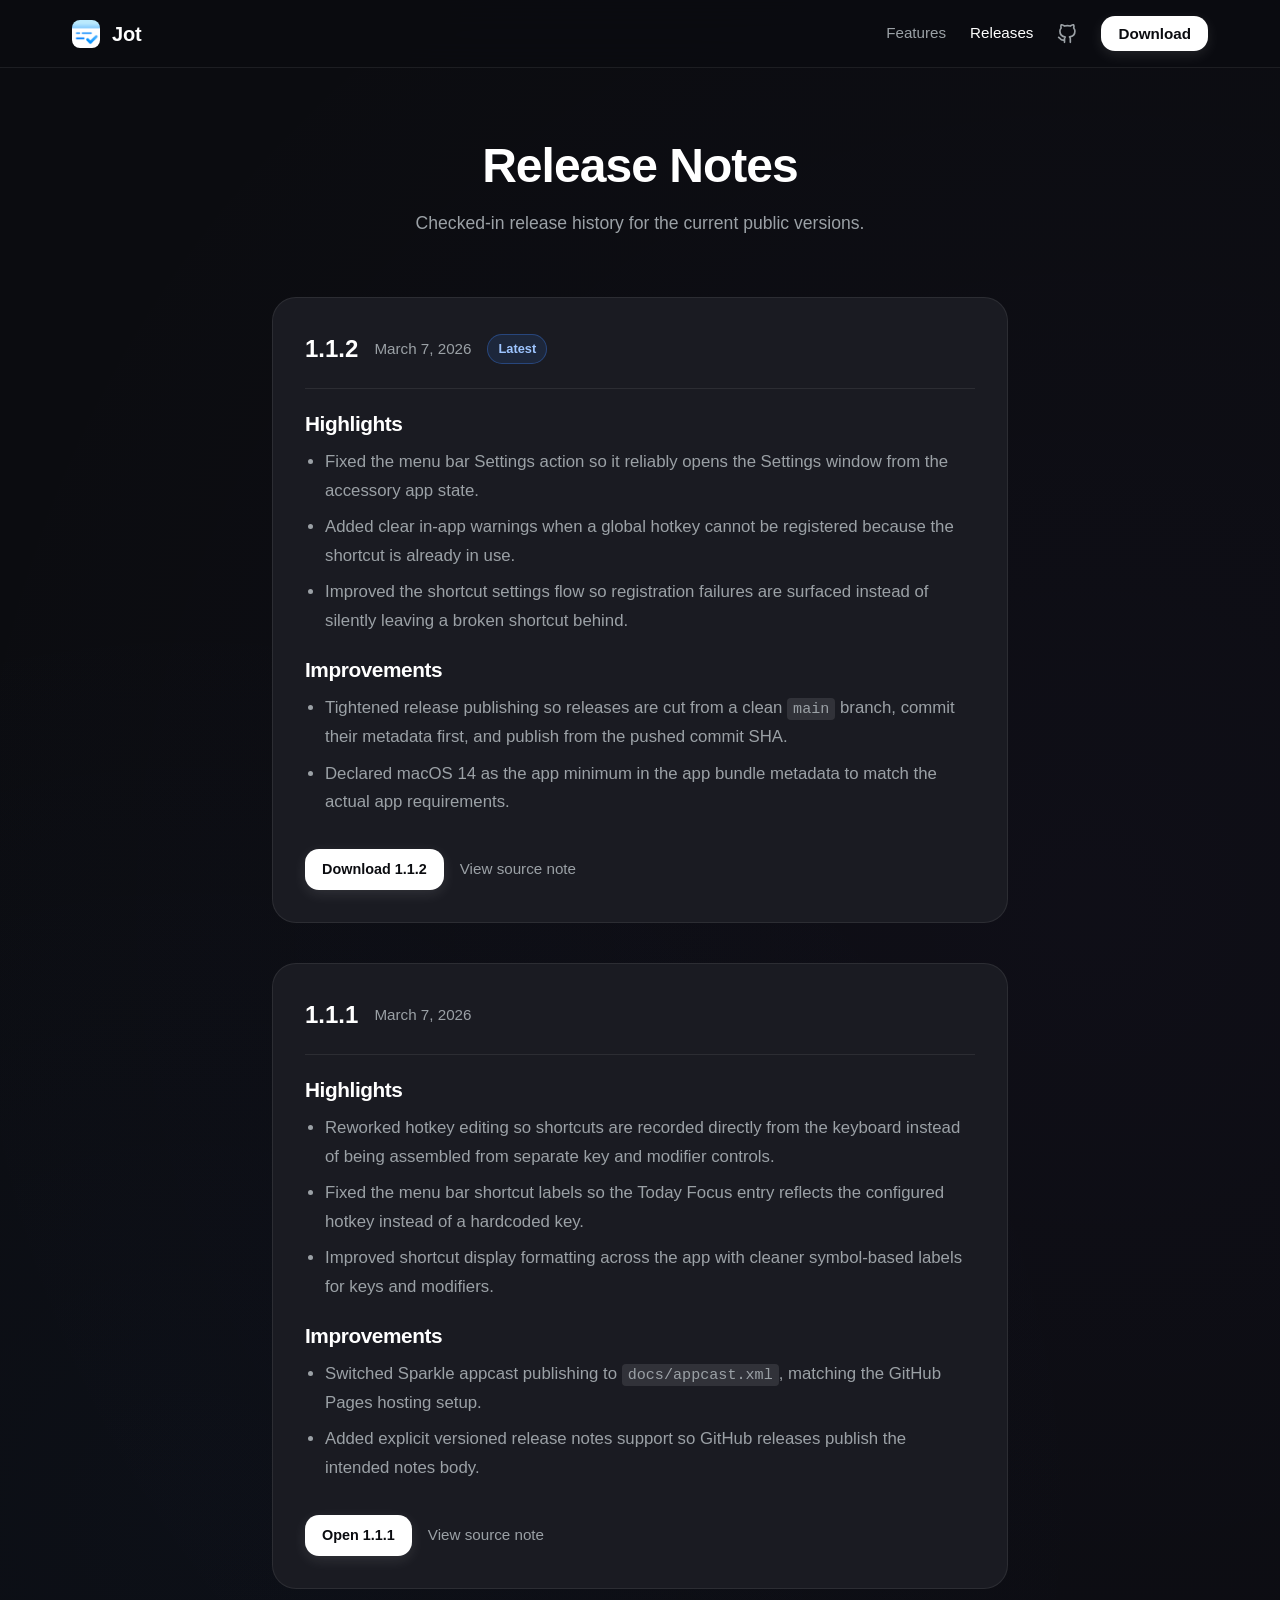
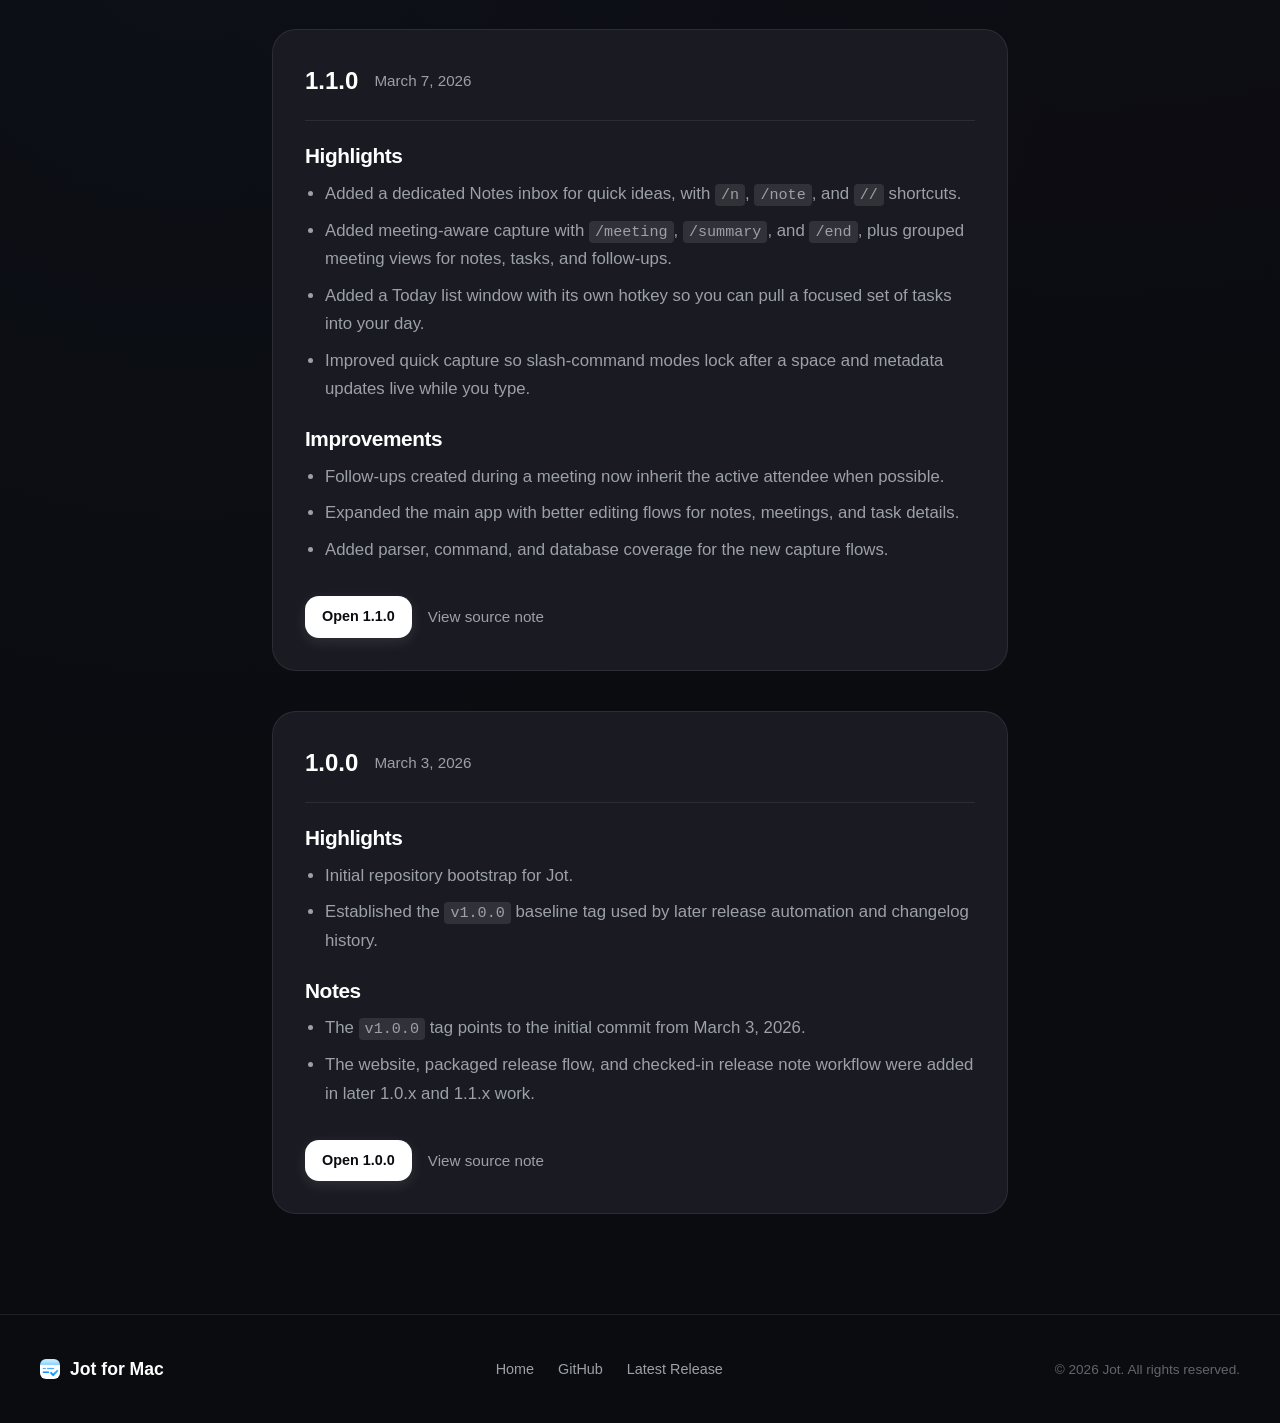
==== docs/releases.html @ 767c65f6 "Fix capture command execution and queue chip state - Execute slash commands only after a trailing sp" ====
<!DOCTYPE html>
<html lang="en">
<head>
    <meta charset="UTF-8">
    <meta name="viewport" content="width=device-width, initial-scale=1.0">
    <title>Jot - Releases</title>
    <meta name="description" content="Release notes and downloads for Jot, the macOS menu bar app for tasks, follow-ups, notes, and meetings.">
    <link rel="stylesheet" href="style.css">
    <link rel="icon" type="image/png" href="assets/app-icon.png">
</head>
<body>
    <nav class="navbar">
        <div class="nav-content">
            <a href="index.html" class="brand" aria-label="Jot home">
                <div class="logo-icon"></div>
                <span class="brand-name">Jot</span>
            </a>
            <div class="nav-links">
                <a href="index.html#features">Features</a>
                <a href="releases.html" class="secondary-link" style="color: var(--text-primary);">Releases</a>
                <a href="https://github.com/IttsKK/jot" target="_blank" rel="noopener noreferrer" class="github-link" title="View on GitHub">
                    <svg width="20" height="20" viewBox="0 0 24 24" fill="none" stroke="currentColor" stroke-width="2" stroke-linecap="round" stroke-linejoin="round">
                        <path d="M9 19c-5 1.5-5-2.5-7-3m14 6v-3.87a3.37 3.37 0 0 0-.94-2.61c3.14-.35 6.44-1.54 6.44-7A5.44 5.44 0 0 0 20 4.77 5.07 5.07 0 0 0 19.91 1S18.73.65 16 2.48a13.38 13.38 0 0 0-7 0C6.27.65 5.09 1 5.09 1A5.07 5.07 0 0 0 5 4.77a5.44 5.44 0 0 0-1.5 3.78c0 5.42 3.3 6.61 6.44 7A3.37 3.37 0 0 0 9 18.13V22"></path>
                    </svg>
                </a>
                <button class="btn btn-primary btn-small" onclick="triggerNavDownload(this)">Download</button>
            </div>
        </div>
    </nav>

    <main class="releases-page">
        <section class="releases-header reveal">
            <h1>Release Notes</h1>
            <p>Checked-in release history for the current public versions.</p>
        </section>

        <section class="releases-list">
            <article class="release-card reveal">
                <div class="release-meta">
                    <span class="release-version">1.1.2</span>
                    <span class="release-date">March 7, 2026</span>
                    <span class="release-pill">Latest</span>
                </div>
                <div class="release-content">
                    <div class="release-body">
                        <h2>Highlights</h2>
                        <ul>
                            <li>Fixed the menu bar Settings action so it reliably opens the Settings window from the accessory app state.</li>
                            <li>Added clear in-app warnings when a global hotkey cannot be registered because the shortcut is already in use.</li>
                            <li>Improved the shortcut settings flow so registration failures are surfaced instead of silently leaving a broken shortcut behind.</li>
                        </ul>
                        <h2>Improvements</h2>
                        <ul>
                            <li>Tightened release publishing so releases are cut from a clean <code>main</code> branch, commit their metadata first, and publish from the pushed commit SHA.</li>
                            <li>Declared macOS 14 as the app minimum in the app bundle metadata to match the actual app requirements.</li>
                        </ul>
                    </div>
                    <div class="release-actions">
                        <a href="https://github.com/IttsKK/jot/releases/tag/v1.1.2" class="btn btn-primary btn-small">Download 1.1.2</a>
                        <a href="https://github.com/IttsKK/jot/blob/main/release-notes/1.1.2.md" class="release-link" target="_blank" rel="noopener noreferrer">View source note</a>
                    </div>
                </div>
            </article>

            <article class="release-card reveal delay-1">
                <div class="release-meta">
                    <span class="release-version">1.1.1</span>
                    <span class="release-date">March 7, 2026</span>
                </div>
                <div class="release-content">
                    <div class="release-body">
                        <h2>Highlights</h2>
                        <ul>
                            <li>Reworked hotkey editing so shortcuts are recorded directly from the keyboard instead of being assembled from separate key and modifier controls.</li>
                            <li>Fixed the menu bar shortcut labels so the Today Focus entry reflects the configured hotkey instead of a hardcoded key.</li>
                            <li>Improved shortcut display formatting across the app with cleaner symbol-based labels for keys and modifiers.</li>
                        </ul>
                        <h2>Improvements</h2>
                        <ul>
                            <li>Switched Sparkle appcast publishing to <code>docs/appcast.xml</code>, matching the GitHub Pages hosting setup.</li>
                            <li>Added explicit versioned release notes support so GitHub releases publish the intended notes body.</li>
                        </ul>
                    </div>
                    <div class="release-actions">
                        <a href="https://github.com/IttsKK/jot/releases/tag/v1.1.1" class="btn btn-primary btn-small">Open 1.1.1</a>
                        <a href="https://github.com/IttsKK/jot/blob/main/release-notes/1.1.1.md" class="release-link" target="_blank" rel="noopener noreferrer">View source note</a>
                    </div>
                </div>
            </article>

            <article class="release-card reveal delay-2">
                <div class="release-meta">
                    <span class="release-version">1.1.0</span>
                    <span class="release-date">March 7, 2026</span>
                </div>
                <div class="release-content">
                    <div class="release-body">
                        <h2>Highlights</h2>
                        <ul>
                            <li>Added a dedicated Notes inbox for quick ideas, with <code>/n</code>, <code>/note</code>, and <code>//</code> shortcuts.</li>
                            <li>Added meeting-aware capture with <code>/meeting</code>, <code>/summary</code>, and <code>/end</code>, plus grouped meeting views for notes, tasks, and follow-ups.</li>
                            <li>Added a Today list window with its own hotkey so you can pull a focused set of tasks into your day.</li>
                            <li>Improved quick capture so slash-command modes lock after a space and metadata updates live while you type.</li>
                        </ul>
                        <h2>Improvements</h2>
                        <ul>
                            <li>Follow-ups created during a meeting now inherit the active attendee when possible.</li>
                            <li>Expanded the main app with better editing flows for notes, meetings, and task details.</li>
                            <li>Added parser, command, and database coverage for the new capture flows.</li>
                        </ul>
                    </div>
                    <div class="release-actions">
                        <a href="https://github.com/IttsKK/jot/releases/tag/v1.1.0" class="btn btn-primary btn-small">Open 1.1.0</a>
                        <a href="https://github.com/IttsKK/jot/blob/main/release-notes/1.1.0.md" class="release-link" target="_blank" rel="noopener noreferrer">View source note</a>
                    </div>
                </div>
            </article>

            <article class="release-card reveal delay-3">
                <div class="release-meta">
                    <span class="release-version">1.0.0</span>
                    <span class="release-date">March 3, 2026</span>
                </div>
                <div class="release-content">
                    <div class="release-body">
                        <h2>Highlights</h2>
                        <ul>
                            <li>Initial repository bootstrap for Jot.</li>
                            <li>Established the <code>v1.0.0</code> baseline tag used by later release automation and changelog history.</li>
                        </ul>
                        <h2>Notes</h2>
                        <ul>
                            <li>The <code>v1.0.0</code> tag points to the initial commit from March 3, 2026.</li>
                            <li>The website, packaged release flow, and checked-in release note workflow were added in later 1.0.x and 1.1.x work.</li>
                        </ul>
                    </div>
                    <div class="release-actions">
                        <a href="https://github.com/IttsKK/jot/releases/tag/v1.0.0" class="btn btn-primary btn-small">Open 1.0.0</a>
                        <a href="https://github.com/IttsKK/jot/blob/main/release-notes/1.0.0.md" class="release-link" target="_blank" rel="noopener noreferrer">View source note</a>
                    </div>
                </div>
            </article>
        </section>
    </main>

    <footer>
        <div class="footer-content">
            <div class="footer-brand">
                <div class="logo-icon small"></div>
                <span>Jot for Mac</span>
            </div>
            <div class="footer-links">
                <a href="index.html">Home</a>
                <a href="https://github.com/IttsKK/jot" target="_blank" rel="noopener noreferrer">GitHub</a>
                <a href="https://github.com/IttsKK/jot/releases/latest" target="_blank" rel="noopener noreferrer">Latest Release</a>
            </div>
            <div class="footer-copyright">
                &copy; <script>document.write(new Date().getFullYear())</script> Jot. All rights reserved.
            </div>
        </div>
    </footer>

    <style>
        @keyframes spin { to { transform: rotate(360deg); } }
        button.btn { font-family: inherit; font-size: inherit; cursor: pointer; }
        button.btn:disabled { opacity: 0.7; cursor: not-allowed; }
    </style>
    <script>
        async function triggerNavDownload(btn) {
            const original = btn.innerHTML;
            btn.disabled = true;
            btn.textContent = '…';
            try {
                const res = await fetch('https://api.github.com/repos/IttsKK/jot/releases/latest');
                const release = await res.json();
                const dmg = release.assets.find(a => a.name.endsWith('.dmg'));
                const url = dmg ? dmg.browser_download_url : release.html_url;
                const link = document.createElement('a');
                link.href = url;
                document.body.appendChild(link);
                link.click();
                document.body.removeChild(link);
                btn.textContent = 'Downloading…';
                setTimeout(() => { btn.disabled = false; btn.innerHTML = original; }, 3000);
            } catch {
                btn.disabled = false;
                btn.innerHTML = original;
                window.open('https://github.com/IttsKK/jot/releases/latest', '_blank');
            }
        }

        document.addEventListener('DOMContentLoaded', async () => {
            const observer = new IntersectionObserver((entries, obs) => {
                entries.forEach(entry => {
                    if (entry.isIntersecting) {
                        entry.target.classList.add('active');
                        obs.unobserve(entry.target);
                    }
                });
            }, { rootMargin: '0px', threshold: 0.1 });

            document.querySelectorAll('.reveal').forEach((el) => {
                observer.observe(el);
            });
        });
    </script>
</body>
</html>
---- docs/style.css ----
/* style.css */

:root {
  --bg-color: #0b0c10;
  --surface-color: #1a1b22;
  --surface-color-light: #242631;
  --text-primary: #ffffff;
  --text-secondary: #9ba1a6;
  --border-color: rgba(255, 255, 255, 0.08);
  --accent-color: #3b82f6;
  --accent-glow: rgba(59, 130, 246, 0.5);
  
  --font-sans: -apple-system, BlinkMacSystemFont, "SF Pro Text", "Segoe UI", Roboto, Helvetica, Arial, sans-serif, "Apple Color Emoji", "Segoe UI Emoji", "Segoe UI Symbol";
  --font-display: -apple-system, BlinkMacSystemFont, "SF Pro Display", "Segoe UI", Roboto, Helvetica, Arial, sans-serif;
  
  --radius-sm: 8px;
  --radius-md: 14px;
  --radius-lg: 24px;
  --radius-xl: 32px;
}

*, *::before, *::after {
  margin: 0;
  padding: 0;
  box-sizing: border-box;
}

html {
  scroll-behavior: smooth;
}

body {
  font-family: var(--font-sans);
  background-color: var(--bg-color);
  color: var(--text-primary);
  line-height: 1.6;
  -webkit-font-smoothing: antialiased;
  -moz-osx-font-smoothing: grayscale;
  overflow-x: hidden;
  background-image: 
    radial-gradient(circle at 15% 50%, rgba(59, 130, 246, 0.03) 0%, transparent 50%),
    radial-gradient(circle at 85% 30%, rgba(139, 92, 246, 0.03) 0%, transparent 50%);
}

h1, h2, h3, h4 {
  font-family: var(--font-display);
  font-weight: 700;
  letter-spacing: -0.02em;
  line-height: 1.1;
}

a {
  text-decoration: none;
  color: inherit;
  transition: all 0.2s ease;
}

/* Navbar */
.navbar {
  position: fixed;
  top: 0;
  width: 100%;
  z-index: 100;
  background: rgba(11, 12, 16, 0.7);
  backdrop-filter: blur(20px);
  -webkit-backdrop-filter: blur(20px);
  border-bottom: 1px solid var(--border-color);
}

.nav-content {
  max-width: 1200px;
  margin: 0 auto;
  padding: 1rem 2rem;
  display: flex;
  justify-content: space-between;
  align-items: center;
}

.brand {
  display: flex;
  align-items: center;
  gap: 12px;
  font-weight: 700;
  font-size: 1.25rem;
  letter-spacing: -0.01em;
  color: var(--text-primary);
}

.brand:hover {
  opacity: 0.92;
}

.logo-icon {
  width: 28px;
  height: 28px;
  background: linear-gradient(135deg, #60a5fa, #3b82f6);
  border-radius: 8px;
  box-shadow: 0 4px 12px rgba(59, 130, 246, 0.3);
}

.nav-links {
  display: flex;
  align-items: center;
  gap: 24px;
  font-size: 0.95rem;
  font-weight: 500;
}

.nav-links a:not(.btn) {
  color: var(--text-secondary);
}

.nav-links a:not(.btn):hover {
  color: var(--text-primary);
}

.github-link {
  display: flex;
  align-items: center;
  justify-content: center;
  color: var(--text-secondary);
  transition: color 0.2s ease, transform 0.2s ease;
}

.github-link:hover {
  color: var(--text-primary);
  transform: translateY(-1px);
}

/* Buttons */
.btn {
  display: inline-flex;
  align-items: center;
  justify-content: center;
  gap: 8px;
  border-radius: var(--radius-md);
  font-weight: 600;
  transition: all 0.3s cubic-bezier(0.25, 0.8, 0.25, 1);
  cursor: pointer;
  border: 1px solid transparent;
}

.btn-primary {
  background: var(--text-primary);
  color: var(--bg-color);
  box-shadow: 0 4px 14px rgba(255, 255, 255, 0.1);
}

.btn-primary:hover {
  transform: translateY(-2px);
  box-shadow: 0 6px 20px rgba(255, 255, 255, 0.15);
  background: #f0f0f0;
}

.btn-small {
  padding: 8px 16px;
  font-size: 0.9rem;
}

.btn-large {
  padding: 14px 28px;
  font-size: 1.05rem;
  border-radius: var(--radius-md);
}

/* Hero Section */
.hero {
  padding: 180px 2rem 100px;
  max-width: 1200px;
  margin: 0 auto;
  text-align: center;
  position: relative;
}

.badge {
  display: inline-block;
  padding: 6px 14px;
  background: rgba(255, 255, 255, 0.05);
  border: 1px solid var(--border-color);
  border-radius: 20px;
  font-size: 0.85rem;
  font-weight: 500;
  color: var(--text-secondary);
  margin-bottom: 24px;
  box-shadow: 0 2px 10px rgba(0,0,0,0.1);
}

.hero-title {
  font-size: clamp(3rem, 6vw, 5rem);
  margin-bottom: 24px;
  background: linear-gradient(180deg, #FFFFFF 0%, #A1A1AA 100%);
  -webkit-background-clip: text;
  -webkit-text-fill-color: transparent;
  background-clip: text;
}

.hero-subtitle {
  font-size: clamp(1.1rem, 2vw, 1.3rem);
  color: var(--text-secondary);
  max-width: 600px;
  margin: 0 auto 40px;
}

.hero-ctas {
  display: flex;
  justify-content: center;
  gap: 16px;
  margin-bottom: 20px;
}

.hero-meta {
  font-size: 0.85rem;
  color: var(--text-secondary);
  opacity: 0.8;
}

/* Images & Glow */
.hero-image-container {
  margin-top: 80px;
  position: relative;
  perspective: 1000px;
}

.glow-bg {
  position: absolute;
  top: 50%;
  left: 50%;
  transform: translate(-50%, -50%);
  width: 80%;
  height: 60%;
  background: radial-gradient(circle, var(--accent-glow) 0%, transparent 60%);
  filter: blur(80px);
  z-index: -1;
  opacity: 0.6;
}

.app-screenshot {
  width: 100%;
  max-width: 900px;
  border-radius: 12px;
  box-shadow: 
    0 0 0 1px rgba(255, 255, 255, 0.1),
    0 30px 60px rgba(0, 0, 0, 0.6),
    0 10px 20px rgba(0, 0, 0, 0.4);
  /* Optional: slight 3d tilt effect */
  transform: perspective(1000px) rotateX(2deg);
  transition: transform 0.5s ease, box-shadow 0.5s ease;
}

.app-screenshot:hover {
  transform: perspective(1000px) rotateX(0deg) translateY(-5px);
  box-shadow: 
    0 0 0 1px rgba(255, 255, 255, 0.15),
    0 40px 80px rgba(0, 0, 0, 0.7),
    0 15px 30px rgba(0, 0, 0, 0.5);
}

/* Features Section */
.features {
  padding: 120px 2rem;
  max-width: 1200px;
  margin: 0 auto;
}

.section-header {
  text-align: center;
  margin-bottom: 80px;
  max-width: 600px;
  margin-left: auto;
  margin-right: auto;
}

.section-header h2 {
  font-size: 2.5rem;
  margin-bottom: 16px;
}

.section-header p {
  font-size: 1.1rem;
  color: var(--text-secondary);
}

.feature-grid {
  display: grid;
  grid-template-columns: repeat(2, 1fr);
  gap: 24px;
}

.feature-card {
  background: var(--surface-color);
  border: 1px solid var(--border-color);
  border-radius: var(--radius-lg);
  padding: 40px;
  position: relative;
  overflow: hidden;
  transition: transform 0.3s ease, background 0.3s ease;
}

.feature-card:hover {
  background: var(--surface-color-light);
  transform: translateY(-2px);
}

.feature-card.full {
  grid-column: 1 / -1;
}

.feature-card-capture {
  padding: 40px;
}

.feature-card-split {
  display: flex;
  align-items: center;
  gap: 56px;
}

.feature-text {
  flex: 1;
}

.feature-visual {
  flex: 1;
  position: relative;
  display: flex;
  justify-content: center;
}

.feature-icon {
  width: 48px;
  height: 48px;
  border-radius: 12px;
  background: rgba(255, 255, 255, 0.05);
  display: flex;
  align-items: center;
  justify-content: center;
  margin-bottom: 24px;
  color: var(--text-primary);
  border: 1px solid var(--border-color);
}

.feature-card h3 {
  font-size: 1.5rem;
  margin-bottom: 12px;
}

.feature-card p {
  color: var(--text-secondary);
  font-size: 1.05rem;
  line-height: 1.6;
}

.feature-list {
  margin-top: 24px;
  list-style: none;
}

.feature-list li {
  color: var(--text-secondary);
  margin-bottom: 12px;
  display: flex;
  align-items: center;
  gap: 12px;
}

.feature-list li::before {
  content: "";
  display: block;
  width: 6px;
  height: 6px;
  border-radius: 50%;
  background: var(--accent-color);
}

.capture-glow {
  position: absolute;
  top: 50%;
  left: 50%;
  transform: translate(-50%, -50%);
  width: 120%;
  height: 120%;
  background: radial-gradient(circle, rgba(139, 92, 246, 0.14) 0%, transparent 70%);
  filter: blur(42px);
  z-index: 0;
}

.quick-capture-ui {
  position: relative;
  z-index: 1;
  width: 100%;
  max-width: 460px;
  padding: 18px;
  border-radius: 18px;
  border: 1px solid rgba(255, 255, 255, 0.16);
  background: rgba(28, 31, 39, 0.72);
  backdrop-filter: blur(24px);
  -webkit-backdrop-filter: blur(24px);
  box-shadow:
    0 0 0 1px rgba(0, 0, 0, 0.18),
    0 22px 48px rgba(0, 0, 0, 0.42);
  transform: perspective(1000px) rotateY(-5deg) rotateX(2deg);
  transition: transform 0.4s ease, box-shadow 0.4s ease;
  text-align: left;
}

.quick-capture-ui:hover {
  transform: perspective(1000px) rotateY(0deg) rotateX(0deg) translateY(-4px);
  box-shadow:
    0 0 0 1px rgba(0, 0, 0, 0.18),
    0 28px 64px rgba(0, 0, 0, 0.48);
}

.qc-command-row {
  display: flex;
  align-items: center;
  justify-content: space-between;
  margin-bottom: 14px;
}

.qc-command-pill,
.qc-command-shortcut,
.qc-chip {
  display: inline-flex;
  align-items: center;
  border-radius: 9999px;
  font-size: 12px;
  font-weight: 700;
}

.qc-command-pill {
  padding: 6px 11px;
  background: rgba(245, 158, 11, 0.18);
  border: 1px solid rgba(245, 158, 11, 0.34);
  color: rgb(252, 211, 77);
}

.qc-command-shortcut {
  padding: 5px 10px;
  background: rgba(255, 255, 255, 0.06);
  border: 1px solid rgba(255, 255, 255, 0.08);
  color: rgba(255, 255, 255, 0.62);
}

.qc-input-row {
  display: flex;
  align-items: center;
  gap: 2px;
  min-height: 32px;
  margin-bottom: 14px;
  font-family: -apple-system, BlinkMacSystemFont, "SF Pro Rounded", "Segoe UI", Roboto, Helvetica, Arial, sans-serif;
  font-size: 22px;
  font-weight: 500;
  letter-spacing: 0.2px;
}

.qc-cursor {
  width: 2px;
  height: 24px;
  margin-right: 2px;
  background: var(--accent-color);
  animation: blink 1s step-start infinite;
}

@keyframes blink {
  50% { opacity: 0; }
}

.qc-text {
  color: rgba(255, 255, 255, 0.92);
}

.qc-chip-row {
  display: flex;
  gap: 8px;
}

.qc-chip {
  padding: 5px 10px;
}

.qc-follow-up {
  background: rgba(245, 158, 11, 0.16);
  border: 1px solid rgba(245, 158, 11, 0.3);
  color: rgb(253, 186, 116);
}

.qc-date {
  background: rgba(236, 72, 153, 0.16);
  border: 1px solid rgba(236, 72, 153, 0.3);
  color: rgb(249, 168, 212);
}


/* Animations */
.reveal {
  opacity: 0;
  transform: translateY(30px);
  transition: opacity 0.8s cubic-bezier(0.5, 0, 0, 1), transform 0.8s cubic-bezier(0.5, 0, 0, 1);
}

.reveal.active {
  opacity: 1;
  transform: translateY(0);
}

.delay-1 { transition-delay: 0.1s; }
.delay-2 { transition-delay: 0.2s; }
.delay-3 { transition-delay: 0.3s; }

/* CTA Section */
.cta-section {
  padding: 120px 2rem;
  max-width: 1200px;
  margin: 0 auto 80px;
}

.cta-content {
  background: linear-gradient(145deg, var(--surface-color), var(--surface-color-light));
  border: 1px solid var(--border-color);
  border-radius: var(--radius-xl);
  padding: 80px 40px;
  text-align: center;
  position: relative;
  overflow: hidden;
}

.cta-content::before {
  content: "";
  position: absolute;
  top: 0;
  left: 50%;
  transform: translateX(-50%);
  width: 60%;
  height: 1px;
  background: linear-gradient(90deg, transparent, rgba(255, 255, 255, 0.3), transparent);
}

.cta-content h2 {
  font-size: clamp(2rem, 4vw, 3rem);
  margin-bottom: 16px;
}

.cta-content p {
  color: var(--text-secondary);
  font-size: 1.1rem;
  margin-bottom: 40px;
}

.version-info {
  margin-top: 24px;
  font-size: 0.9rem !important;
  color: var(--text-secondary);
  opacity: 0.7;
}

/* Footer */
footer {
  border-top: 1px solid var(--border-color);
  padding: 40px 2rem;
  background: rgba(11, 12, 16, 0.5);
}

.footer-content {
  max-width: 1200px;
  margin: 0 auto;
  display: flex;
  flex-direction: column;
  gap: 24px;
  align-items: center;
}

.footer-brand {
  display: flex;
  align-items: center;
  gap: 10px;
  font-weight: 600;
  font-size: 1.1rem;
}

.logo-icon.small {
  width: 20px;
  height: 20px;
  border-radius: 6px;
}

.footer-links {
  display: flex;
  gap: 24px;
}

.footer-links a {
  color: var(--text-secondary);
  font-size: 0.9rem;
}

.footer-links a:hover {
  color: var(--text-primary);
}

.footer-copyright {
  color: var(--text-secondary);
  font-size: 0.85rem;
  opacity: 0.6;
}

@media (min-width: 768px) {
  .footer-content {
    flex-direction: row;
    justify-content: space-between;
  }
}

@media (max-width: 900px) {
  .feature-card-split {
    display: block;
  }

  .feature-visual {
    display: none;
  }
}

@media (max-width: 600px) {
  .nav-content {
    padding: 0.875rem 1.25rem;
  }

  .nav-links a:not(.btn) {
    display: none;
  }

  .hero {
    padding: 110px 1.25rem 60px;
  }

  .hero-image-container {
    margin-top: 48px;
  }

  .app-screenshot {
    transform: none;
    border-radius: 10px;
  }

  .app-screenshot:hover {
    transform: none;
  }

  .features {
    padding: 72px 1.25rem;
  }

  .section-header {
    margin-bottom: 48px;
  }

  .section-header h2 {
    font-size: 2rem;
  }

  .feature-grid {
    grid-template-columns: 1fr;
    gap: 16px;
  }

  .feature-card {
    padding: 28px 24px;
  }

  .feature-card.full {
    grid-column: 1;
  }

  .cta-section {
    padding: 60px 1.25rem 60px;
  }

  .cta-content {
    padding: 48px 24px;
  }

  .footer-links {
    flex-wrap: wrap;
    justify-content: center;
    gap: 16px;
  }
}

/* App Icon overriding for main logo */
.brand .logo-icon,
.footer-brand .logo-icon {
  background: url('assets/app-icon.png') center/cover no-repeat;
  box-shadow: none;
}

/* To give it an actual icon look if needed, but the generic gradient is fine. Let's stick to the gradient to be clean, or use the app's real icon if available. */

/* Releases Page */
.releases-page {
  padding: 140px 2rem 100px;
  max-width: 800px;
  margin: 0 auto;
}

.releases-header {
  text-align: center;
  margin-bottom: 60px;
}

.releases-header h1 {
  font-size: 3rem;
  margin-bottom: 16px;
}

.releases-header p {
  color: var(--text-secondary);
  font-size: 1.1rem;
}

.releases-list {
  display: flex;
  flex-direction: column;
  gap: 40px;
}

.release-card {
  background: var(--surface-color);
  border: 1px solid var(--border-color);
  border-radius: var(--radius-lg);
  padding: 32px;
  transition: transform 0.3s ease, border-color 0.3s ease;
}

.release-card:hover {
  border-color: rgba(255, 255, 255, 0.15);
}

.release-meta {
  display: flex;
  align-items: center;
  flex-wrap: wrap;
  gap: 16px;
  margin-bottom: 24px;
  padding-bottom: 20px;
  border-bottom: 1px solid var(--border-color);
}

.release-version {
  font-family: var(--font-display);
  font-size: 1.5rem;
  font-weight: 700;
  color: var(--text-primary);
}

.release-date {
  color: var(--text-secondary);
  font-size: 0.95rem;
}

.release-pill {
  padding: 4px 10px;
  border-radius: 999px;
  border: 1px solid rgba(59, 130, 246, 0.35);
  background: rgba(59, 130, 246, 0.12);
  color: #9ec5ff;
  font-size: 0.8rem;
  font-weight: 600;
}

.badge.prerelease {
  background: rgba(255, 149, 0, 0.1);
  color: rgb(255, 179, 64);
  border-color: rgba(255, 149, 0, 0.2);
  margin-bottom: 0;
}

.release-body {
  color: var(--text-secondary);
  font-size: 1.05rem;
  line-height: 1.7;
  margin-bottom: 32px;
}

.release-body h1, .release-body h2, .release-body h3 {
  color: var(--text-primary);
  margin: 24px 0 12px;
  font-size: 1.3rem;
}

.release-body p {
  margin-bottom: 16px;
}

.release-body ul, .release-body ol {
  margin-bottom: 16px;
  padding-left: 20px;
}

.release-body li {
  margin-bottom: 8px;
}

.release-body code {
  background: rgba(255, 255, 255, 0.1);
  padding: 2px 6px;
  border-radius: 4px;
  font-family: monospace;
  font-size: 0.9em;
}

.release-body a {
  color: var(--accent-color);
}

.release-body a:hover {
  text-decoration: underline;
}

.release-actions {
  display: flex;
  align-items: center;
  gap: 16px;
  flex-wrap: wrap;
}

.release-link {
  color: var(--text-secondary);
  font-size: 0.95rem;
}

.release-link:hover {
  color: var(--text-primary);
}

.loading-spinner, .empty-state, .error-state {
  text-align: center;
  color: var(--text-secondary);
  padding: 40px;
  font-size: 1.1rem;
}

.error-state a {
  color: var(--accent-color);
}

@media (max-width: 600px) {
  .releases-page {
    padding: 110px 1.25rem 72px;
  }

  .releases-header {
    margin-bottom: 40px;
  }

  .releases-header h1 {
    font-size: 2.25rem;
  }

  .release-card {
    padding: 24px;
  }
}
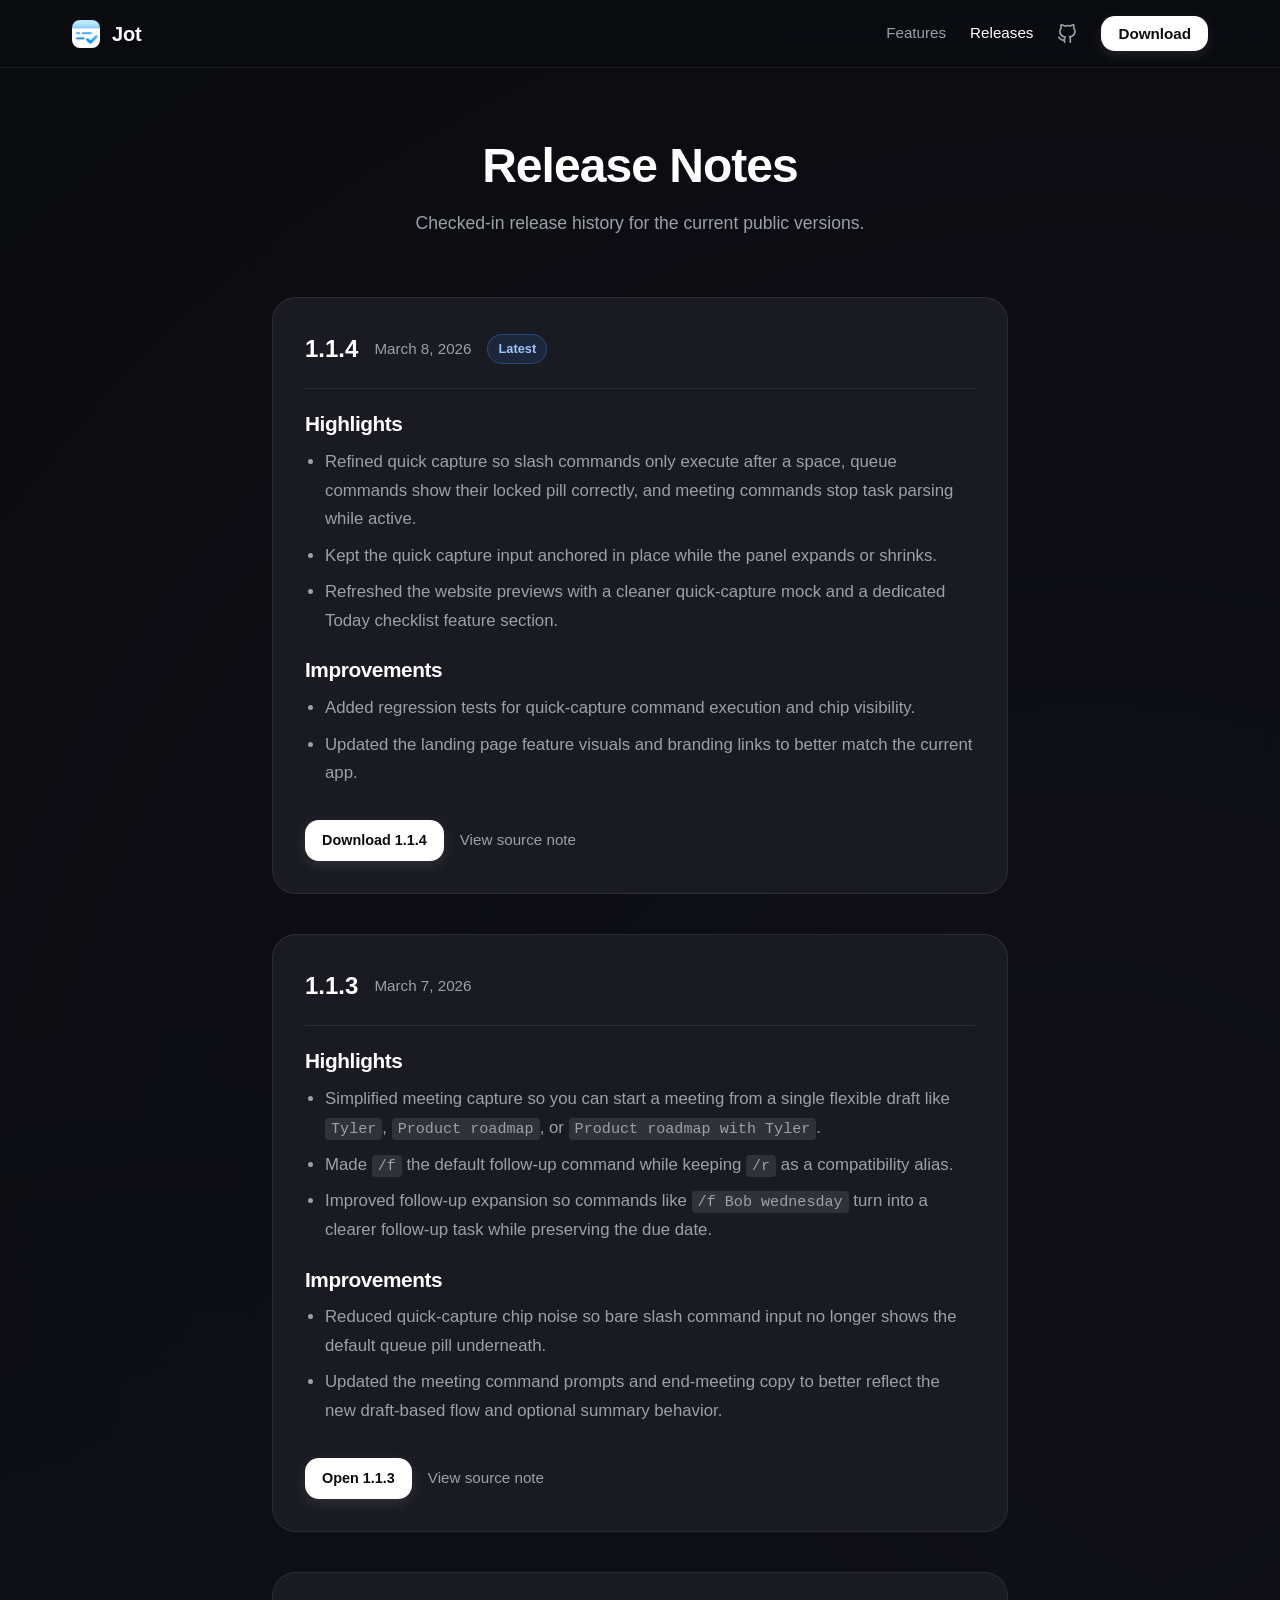
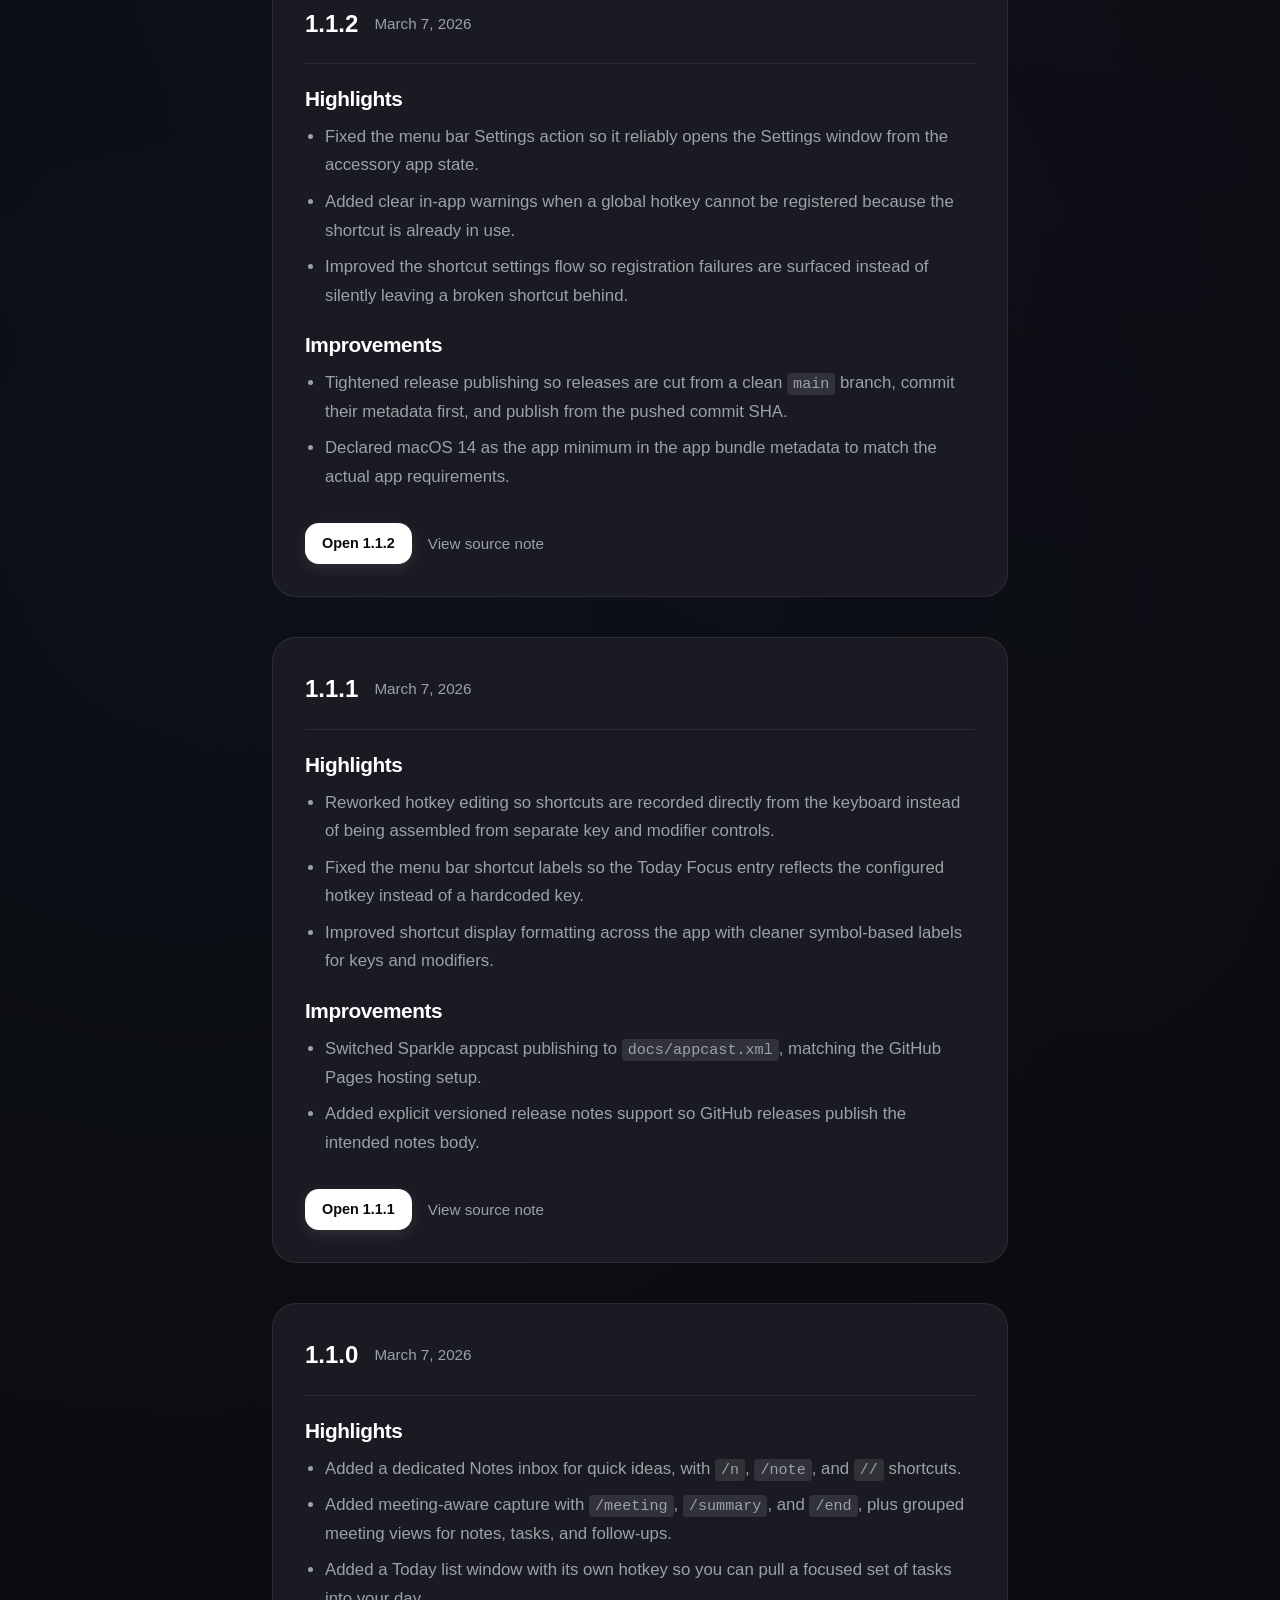
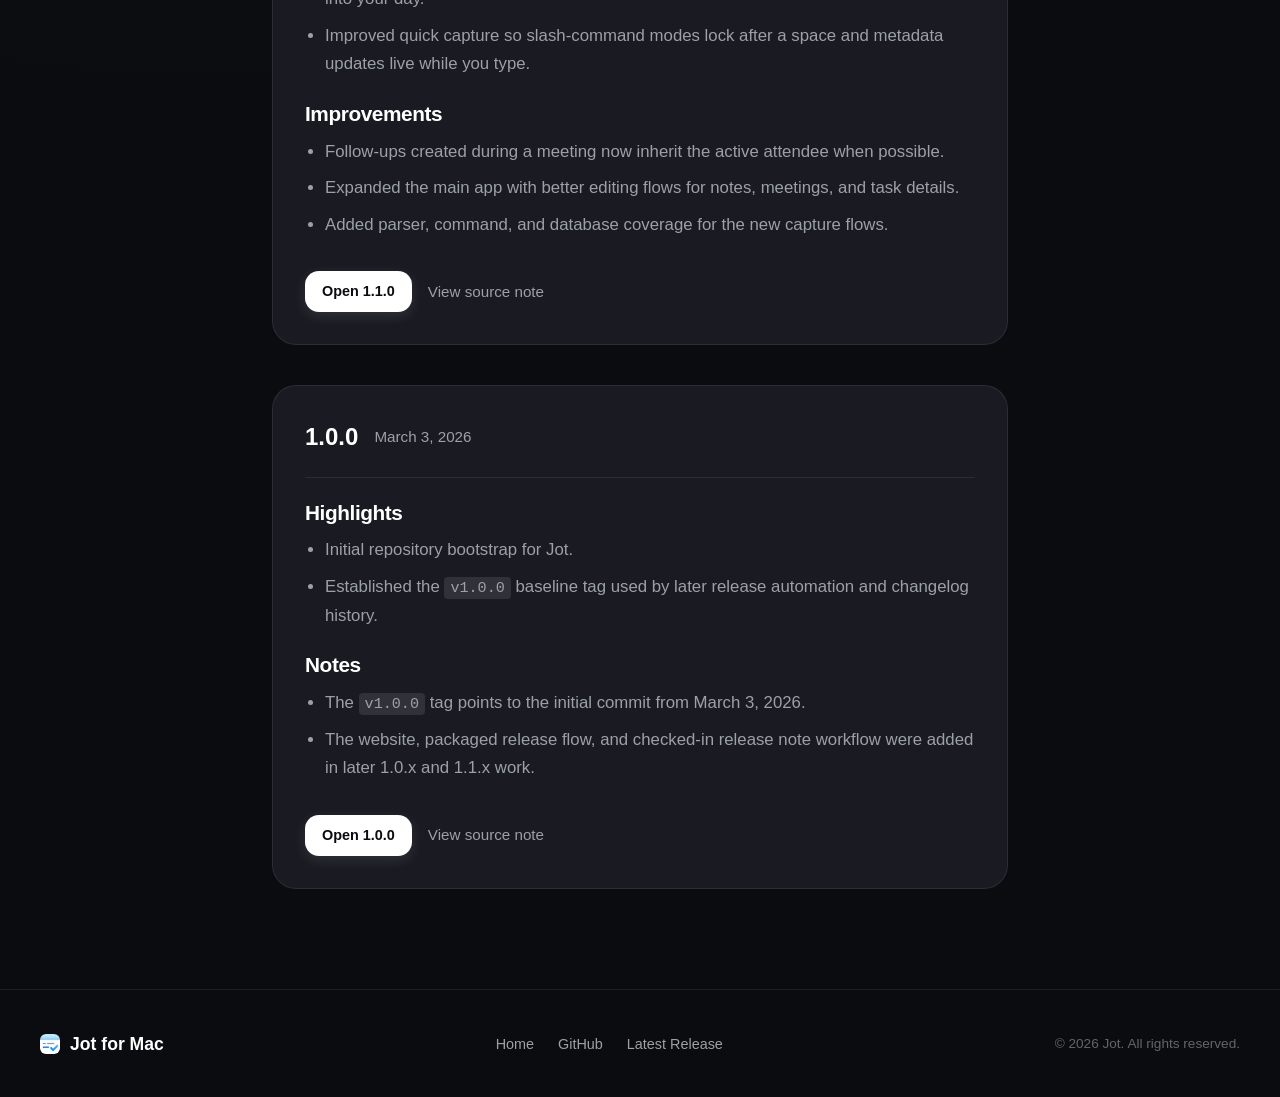
==== commit cafdaff6: "Refresh site previews and prep v1.1.4" ====
--- a/docs/releases.html
+++ b/docs/releases.html
@@ -37,9 +37,61 @@
         <section class="releases-list">
             <article class="release-card reveal">
                 <div class="release-meta">
+                    <span class="release-version">1.1.4</span>
+                    <span class="release-date">March 8, 2026</span>
+                    <span class="release-pill">Latest</span>
+                </div>
+                <div class="release-content">
+                    <div class="release-body">
+                        <h2>Highlights</h2>
+                        <ul>
+                            <li>Refined quick capture so slash commands only execute after a space, queue commands show their locked pill correctly, and meeting commands stop task parsing while active.</li>
+                            <li>Kept the quick capture input anchored in place while the panel expands or shrinks.</li>
+                            <li>Refreshed the website previews with a cleaner quick-capture mock and a dedicated Today checklist feature section.</li>
+                        </ul>
+                        <h2>Improvements</h2>
+                        <ul>
+                            <li>Added regression tests for quick-capture command execution and chip visibility.</li>
+                            <li>Updated the landing page feature visuals and branding links to better match the current app.</li>
+                        </ul>
+                    </div>
+                    <div class="release-actions">
+                        <a href="https://github.com/IttsKK/jot/releases/tag/v1.1.4" class="btn btn-primary btn-small">Download 1.1.4</a>
+                        <a href="https://github.com/IttsKK/jot/blob/main/release-notes/1.1.4.md" class="release-link" target="_blank" rel="noopener noreferrer">View source note</a>
+                    </div>
+                </div>
+            </article>
+
+            <article class="release-card reveal delay-1">
+                <div class="release-meta">
+                    <span class="release-version">1.1.3</span>
+                    <span class="release-date">March 7, 2026</span>
+                </div>
+                <div class="release-content">
+                    <div class="release-body">
+                        <h2>Highlights</h2>
+                        <ul>
+                            <li>Simplified meeting capture so you can start a meeting from a single flexible draft like <code>Tyler</code>, <code>Product roadmap</code>, or <code>Product roadmap with Tyler</code>.</li>
+                            <li>Made <code>/f</code> the default follow-up command while keeping <code>/r</code> as a compatibility alias.</li>
+                            <li>Improved follow-up expansion so commands like <code>/f Bob wednesday</code> turn into a clearer follow-up task while preserving the due date.</li>
+                        </ul>
+                        <h2>Improvements</h2>
+                        <ul>
+                            <li>Reduced quick-capture chip noise so bare slash command input no longer shows the default queue pill underneath.</li>
+                            <li>Updated the meeting command prompts and end-meeting copy to better reflect the new draft-based flow and optional summary behavior.</li>
+                        </ul>
+                    </div>
+                    <div class="release-actions">
+                        <a href="https://github.com/IttsKK/jot/releases/tag/v1.1.3" class="btn btn-primary btn-small">Open 1.1.3</a>
+                        <a href="https://github.com/IttsKK/jot/blob/main/release-notes/1.1.3.md" class="release-link" target="_blank" rel="noopener noreferrer">View source note</a>
+                    </div>
+                </div>
+            </article>
+
+            <article class="release-card reveal delay-2">
+                <div class="release-meta">
                     <span class="release-version">1.1.2</span>
                     <span class="release-date">March 7, 2026</span>
-                    <span class="release-pill">Latest</span>
                 </div>
                 <div class="release-content">
                     <div class="release-body">
@@ -56,13 +108,13 @@
                         </ul>
                     </div>
                     <div class="release-actions">
-                        <a href="https://github.com/IttsKK/jot/releases/tag/v1.1.2" class="btn btn-primary btn-small">Download 1.1.2</a>
+                        <a href="https://github.com/IttsKK/jot/releases/tag/v1.1.2" class="btn btn-primary btn-small">Open 1.1.2</a>
                         <a href="https://github.com/IttsKK/jot/blob/main/release-notes/1.1.2.md" class="release-link" target="_blank" rel="noopener noreferrer">View source note</a>
                     </div>
                 </div>
             </article>
 
-            <article class="release-card reveal delay-1">
+            <article class="release-card reveal delay-3">
                 <div class="release-meta">
                     <span class="release-version">1.1.1</span>
                     <span class="release-date">March 7, 2026</span>
@@ -88,7 +140,7 @@
                 </div>
             </article>
 
-            <article class="release-card reveal delay-2">
+            <article class="release-card reveal">
                 <div class="release-meta">
                     <span class="release-version">1.1.0</span>
                     <span class="release-date">March 7, 2026</span>
@@ -116,7 +168,7 @@
                 </div>
             </article>
 
-            <article class="release-card reveal delay-3">
+            <article class="release-card reveal delay-1">
                 <div class="release-meta">
                     <span class="release-version">1.0.0</span>
                     <span class="release-date">March 3, 2026</span>
--- a/docs/style.css
+++ b/docs/style.css
@@ -305,21 +305,18 @@
   grid-column: 1 / -1;
 }
 
-.feature-card-capture {
-  padding: 40px;
-}
-
-.feature-card-split {
-  display: flex;
-  align-items: center;
-  gap: 56px;
-}
-
-.feature-text {
+.feature-card.split {
+  grid-column: 1 / -1;
+  display: flex;
+  align-items: center;
+  gap: 60px;
+}
+
+.feature-card.split .feature-text {
   flex: 1;
 }
 
-.feature-visual {
+.feature-card.split .feature-visual {
   flex: 1;
   position: relative;
   display: flex;
@@ -372,122 +369,136 @@
   background: var(--accent-color);
 }
 
-.capture-glow {
-  position: absolute;
-  top: 50%;
-  left: 50%;
-  transform: translate(-50%, -50%);
-  width: 120%;
-  height: 120%;
-  background: radial-gradient(circle, rgba(139, 92, 246, 0.14) 0%, transparent 70%);
-  filter: blur(42px);
-  z-index: 0;
-}
-
-.quick-capture-ui {
-  position: relative;
-  z-index: 1;
+.capture-bar-preview {
   width: 100%;
-  max-width: 460px;
-  padding: 18px;
-  border-radius: 18px;
-  border: 1px solid rgba(255, 255, 255, 0.16);
-  background: rgba(28, 31, 39, 0.72);
-  backdrop-filter: blur(24px);
-  -webkit-backdrop-filter: blur(24px);
+  max-width: 720px;
+  min-height: 68px;
+  display: flex;
+  align-items: center;
+  padding: 0 28px;
+  border-radius: 22px;
+  border: 1px solid rgba(255, 255, 255, 0.2);
+  background: linear-gradient(90deg, rgba(46, 46, 46, 0.88) 0%, rgba(39, 39, 42, 0.92) 52%, rgba(50, 50, 54, 0.9) 100%);
   box-shadow:
-    0 0 0 1px rgba(0, 0, 0, 0.18),
-    0 22px 48px rgba(0, 0, 0, 0.42);
-  transform: perspective(1000px) rotateY(-5deg) rotateX(2deg);
-  transition: transform 0.4s ease, box-shadow 0.4s ease;
-  text-align: left;
-}
-
-.quick-capture-ui:hover {
-  transform: perspective(1000px) rotateY(0deg) rotateX(0deg) translateY(-4px);
+    inset 0 1px 0 rgba(255, 255, 255, 0.06),
+    0 18px 44px rgba(0, 0, 0, 0.42);
+}
+
+.capture-bar-placeholder {
+  font-family: -apple-system, BlinkMacSystemFont, "SF Pro Rounded", "Segoe UI", Roboto, Helvetica, Arial, sans-serif;
+  font-size: 24px;
+  font-weight: 600;
+  letter-spacing: -0.02em;
+  color: rgba(255, 255, 255, 0.56);
+}
+
+.today-preview {
+  width: 100%;
+  max-width: 380px;
+  min-height: 560px;
+  display: flex;
+  flex-direction: column;
+  padding: 18px 16px 14px;
+  border-radius: 22px;
+  border: 1px solid rgba(255, 255, 255, 0.22);
+  background: linear-gradient(90deg, rgba(42, 42, 44, 0.94) 0%, rgba(30, 31, 35, 0.98) 50%, rgba(42, 42, 44, 0.94) 100%);
   box-shadow:
-    0 0 0 1px rgba(0, 0, 0, 0.18),
-    0 28px 64px rgba(0, 0, 0, 0.48);
-}
-
-.qc-command-row {
-  display: flex;
-  align-items: center;
+    inset 0 1px 0 rgba(255, 255, 255, 0.05),
+    0 26px 60px rgba(0, 0, 0, 0.46);
+}
+
+.today-preview-header,
+.today-preview-item,
+.today-preview-footer {
+  display: flex;
+  align-items: center;
+}
+
+.today-preview-header {
   justify-content: space-between;
-  margin-bottom: 14px;
-}
-
-.qc-command-pill,
-.qc-command-shortcut,
-.qc-chip {
-  display: inline-flex;
-  align-items: center;
-  border-radius: 9999px;
+  margin-bottom: 18px;
+}
+
+.today-preview-title {
+  display: flex;
+  align-items: center;
+  gap: 8px;
+  font-size: 14px;
+  font-weight: 700;
+  color: rgba(255, 255, 255, 0.92);
+}
+
+.today-preview-sun {
+  color: #ff9f2f;
+  font-size: 15px;
+  line-height: 1;
+}
+
+.today-preview-date {
   font-size: 12px;
   font-weight: 700;
-}
-
-.qc-command-pill {
-  padding: 6px 11px;
-  background: rgba(245, 158, 11, 0.18);
-  border: 1px solid rgba(245, 158, 11, 0.34);
-  color: rgb(252, 211, 77);
-}
-
-.qc-command-shortcut {
-  padding: 5px 10px;
-  background: rgba(255, 255, 255, 0.06);
+  color: rgba(255, 255, 255, 0.62);
+}
+
+.today-preview-item {
+  justify-content: space-between;
+  gap: 12px;
+  padding: 10px 12px;
+  border-radius: 13px;
   border: 1px solid rgba(255, 255, 255, 0.08);
-  color: rgba(255, 255, 255, 0.62);
-}
-
-.qc-input-row {
-  display: flex;
-  align-items: center;
-  gap: 2px;
-  min-height: 32px;
-  margin-bottom: 14px;
-  font-family: -apple-system, BlinkMacSystemFont, "SF Pro Rounded", "Segoe UI", Roboto, Helvetica, Arial, sans-serif;
-  font-size: 22px;
-  font-weight: 500;
-  letter-spacing: 0.2px;
-}
-
-.qc-cursor {
-  width: 2px;
-  height: 24px;
-  margin-right: 2px;
-  background: var(--accent-color);
-  animation: blink 1s step-start infinite;
-}
-
-@keyframes blink {
-  50% { opacity: 0; }
-}
-
-.qc-text {
-  color: rgba(255, 255, 255, 0.92);
-}
-
-.qc-chip-row {
-  display: flex;
-  gap: 8px;
-}
-
-.qc-chip {
-  padding: 5px 10px;
-}
-
-.qc-follow-up {
-  background: rgba(245, 158, 11, 0.16);
-  border: 1px solid rgba(245, 158, 11, 0.3);
-  color: rgb(253, 186, 116);
-}
-
-.qc-date {
-  background: rgba(236, 72, 153, 0.16);
-  border: 1px solid rgba(236, 72, 153, 0.3);
-  color: rgb(249, 168, 212);
+  background: rgba(18, 18, 20, 0.18);
+  box-shadow: inset 0 1px 0 rgba(255, 255, 255, 0.02);
+}
+
+.today-preview-check {
+  width: 18px;
+  height: 18px;
+  border-radius: 999px;
+  border: 2px solid rgba(255, 255, 255, 0.6);
+  flex: 0 0 auto;
+}
+
+.today-preview-label {
+  flex: 1;
+  font-size: 13px;
+  font-weight: 700;
+  color: rgba(255, 255, 255, 0.84);
+}
+
+.today-preview-actions {
+  display: flex;
+  align-items: center;
+  gap: 10px;
+}
+
+.today-preview-dot {
+  width: 7px;
+  height: 7px;
+  border-radius: 999px;
+  background: #ff9f2f;
+}
+
+.today-preview-close {
+  font-size: 17px;
+  line-height: 1;
+  color: rgba(255, 255, 255, 0.28);
+}
+
+.today-preview-spacer {
+  flex: 1;
+}
+
+.today-preview-footer {
+  justify-content: space-between;
+  gap: 16px;
+  margin-top: 18px;
+  font-size: 10px;
+  font-weight: 600;
+  color: rgba(255, 255, 255, 0.34);
+}
+
+.today-preview-footer span:last-child {
+  color: rgba(255, 255, 255, 0.72);
 }
 
 
@@ -611,12 +622,19 @@
 }
 
 @media (max-width: 900px) {
-  .feature-card-split {
-    display: block;
-  }
-
-  .feature-visual {
-    display: none;
+  .feature-card.split {
+    flex-direction: column;
+    text-align: center;
+    padding: 32px;
+  }
+
+  .capture-bar-preview,
+  .today-preview {
+    max-width: 100%;
+  }
+
+  .feature-list li {
+    justify-content: center;
   }
 }
 
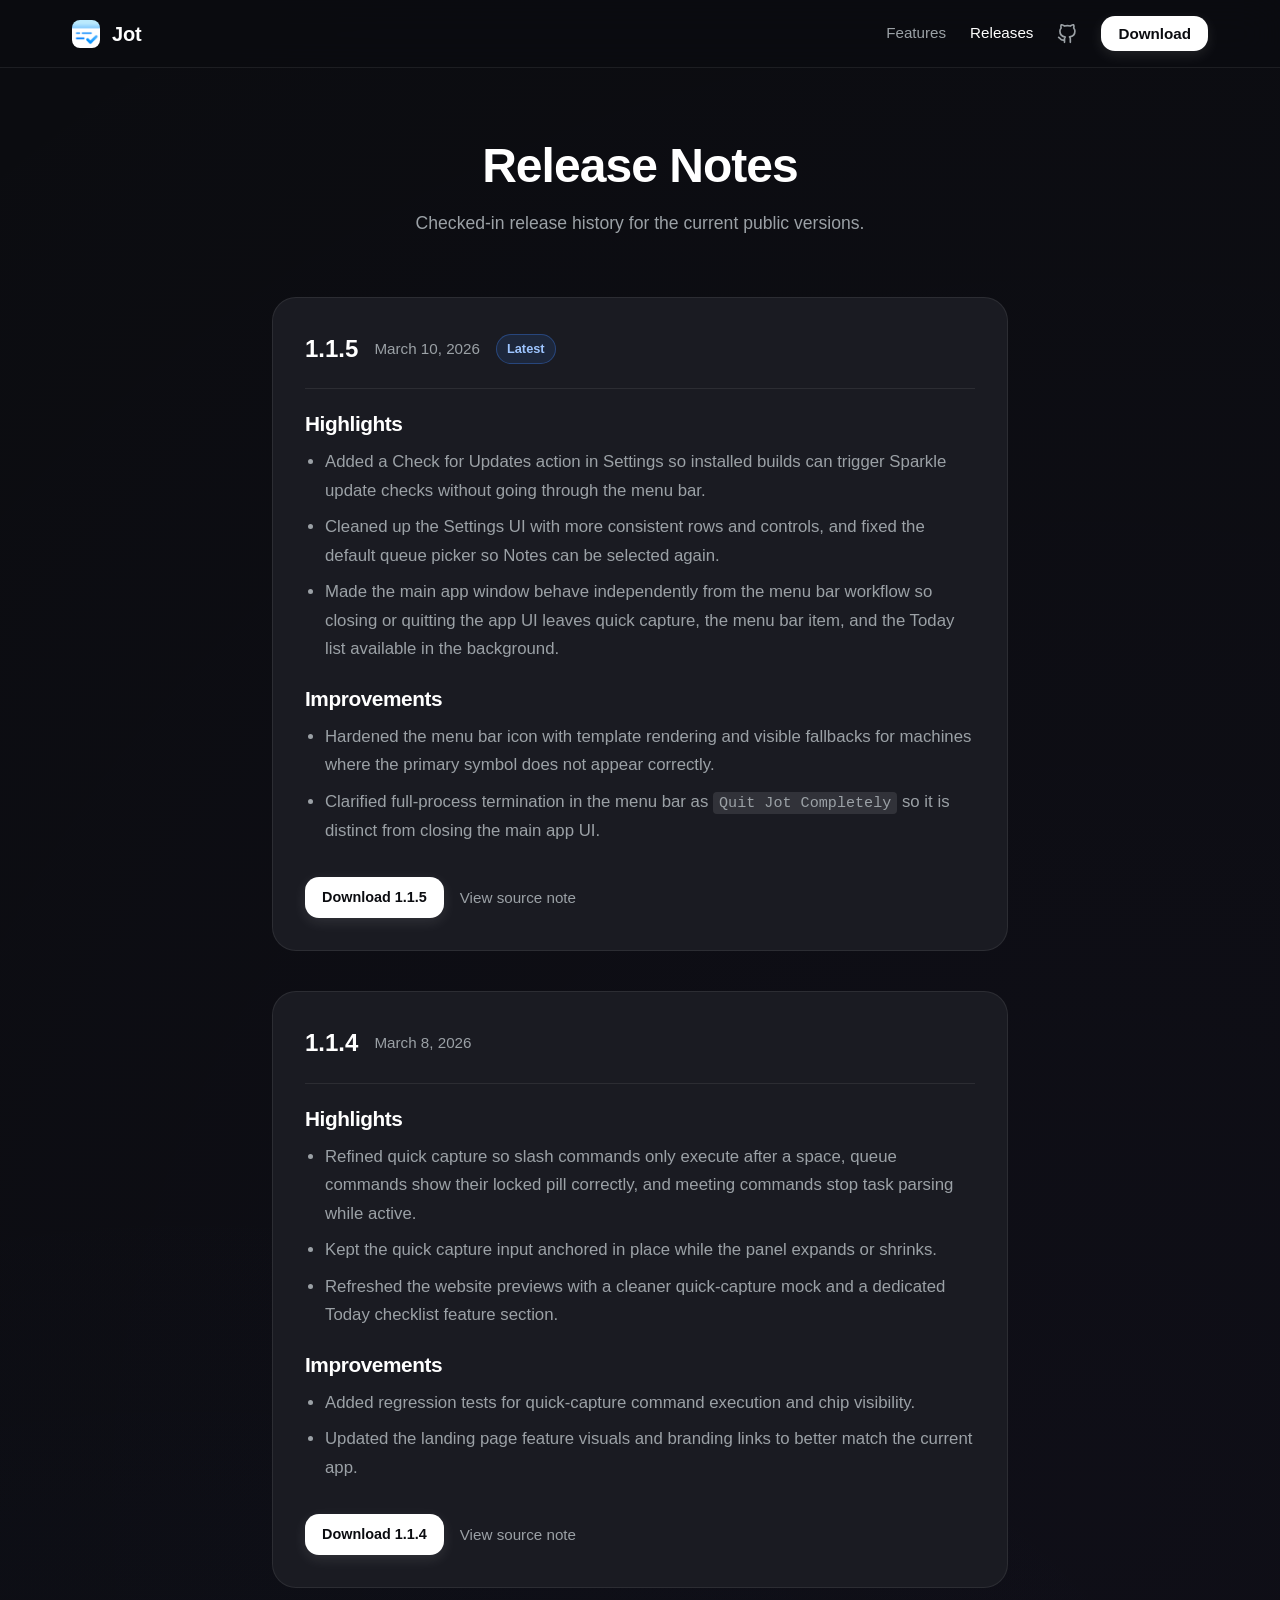
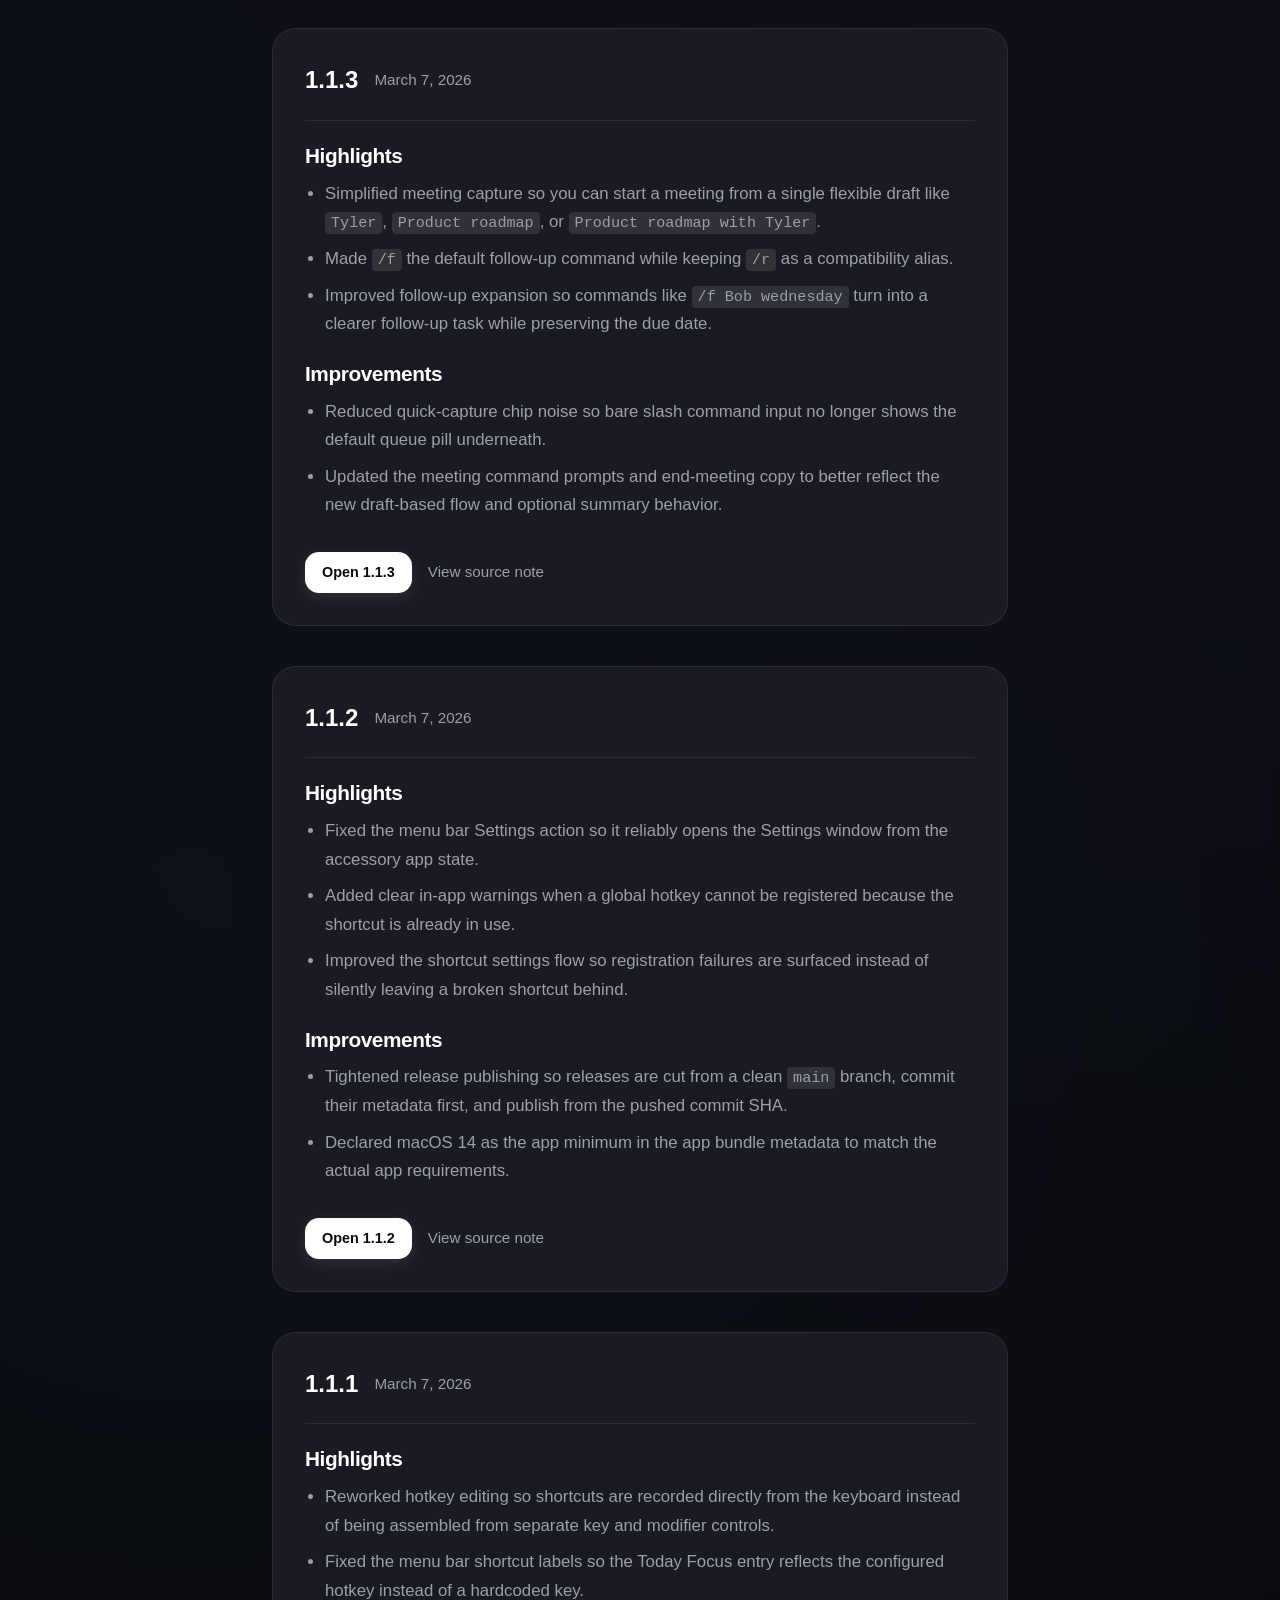
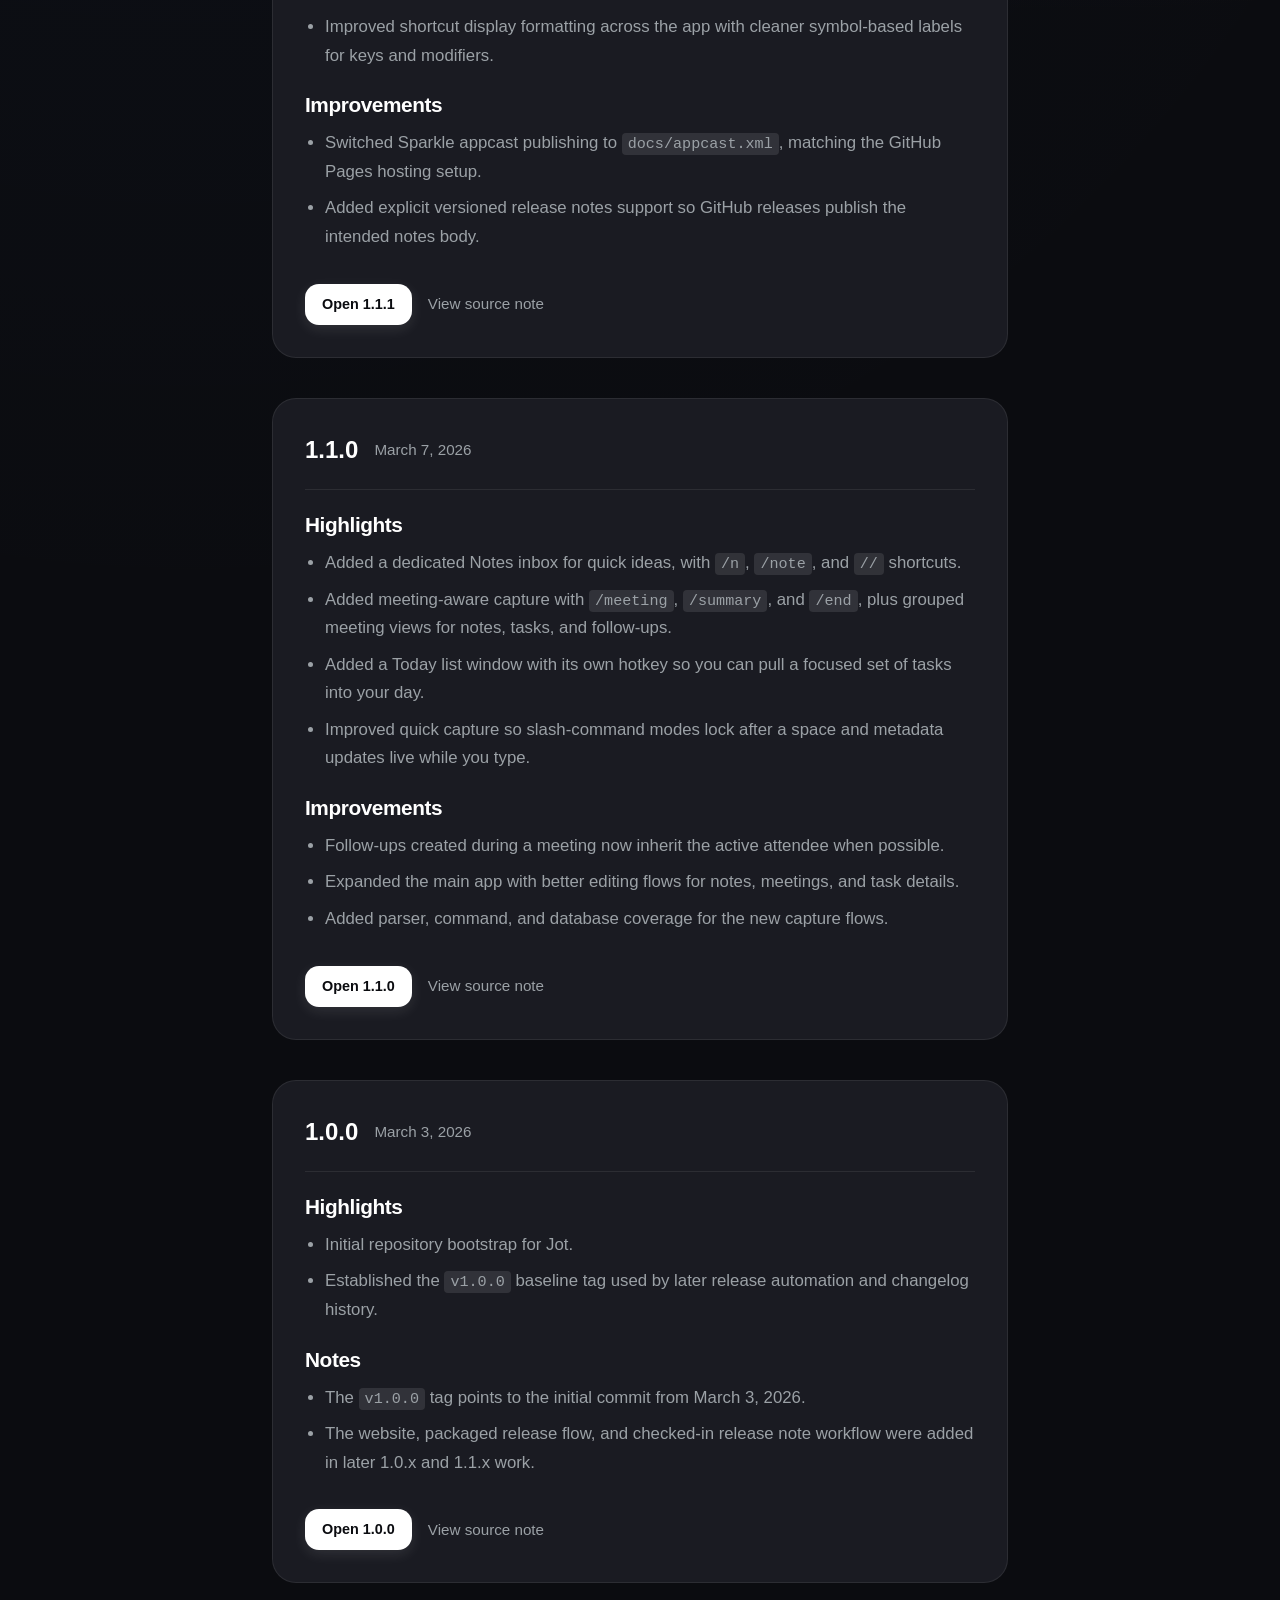
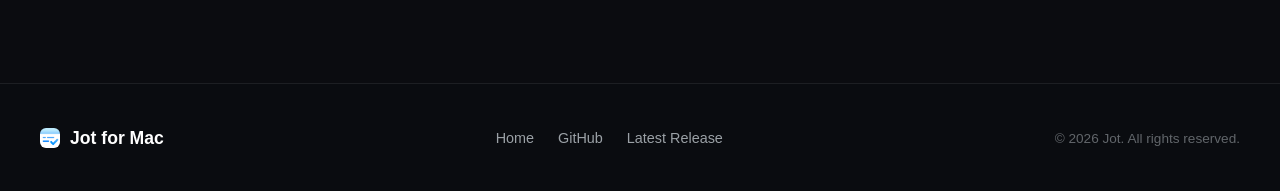
==== commit 004c3aaa: "Prepare v1.1.5 release notes" ====
--- a/docs/releases.html
+++ b/docs/releases.html
@@ -37,9 +37,35 @@
         <section class="releases-list">
             <article class="release-card reveal">
                 <div class="release-meta">
+                    <span class="release-version">1.1.5</span>
+                    <span class="release-date">March 10, 2026</span>
+                    <span class="release-pill">Latest</span>
+                </div>
+                <div class="release-content">
+                    <div class="release-body">
+                        <h2>Highlights</h2>
+                        <ul>
+                            <li>Added a Check for Updates action in Settings so installed builds can trigger Sparkle update checks without going through the menu bar.</li>
+                            <li>Cleaned up the Settings UI with more consistent rows and controls, and fixed the default queue picker so Notes can be selected again.</li>
+                            <li>Made the main app window behave independently from the menu bar workflow so closing or quitting the app UI leaves quick capture, the menu bar item, and the Today list available in the background.</li>
+                        </ul>
+                        <h2>Improvements</h2>
+                        <ul>
+                            <li>Hardened the menu bar icon with template rendering and visible fallbacks for machines where the primary symbol does not appear correctly.</li>
+                            <li>Clarified full-process termination in the menu bar as <code>Quit Jot Completely</code> so it is distinct from closing the main app UI.</li>
+                        </ul>
+                    </div>
+                    <div class="release-actions">
+                        <a href="https://github.com/IttsKK/jot/releases/tag/v1.1.5" class="btn btn-primary btn-small">Download 1.1.5</a>
+                        <a href="https://github.com/IttsKK/jot/blob/main/release-notes/1.1.5.md" class="release-link" target="_blank" rel="noopener noreferrer">View source note</a>
+                    </div>
+                </div>
+            </article>
+
+            <article class="release-card reveal delay-1">
+                <div class="release-meta">
                     <span class="release-version">1.1.4</span>
                     <span class="release-date">March 8, 2026</span>
-                    <span class="release-pill">Latest</span>
                 </div>
                 <div class="release-content">
                     <div class="release-body">
@@ -62,7 +88,7 @@
                 </div>
             </article>
 
-            <article class="release-card reveal delay-1">
+            <article class="release-card reveal delay-2">
                 <div class="release-meta">
                     <span class="release-version">1.1.3</span>
                     <span class="release-date">March 7, 2026</span>
@@ -88,7 +114,7 @@
                 </div>
             </article>
 
-            <article class="release-card reveal delay-2">
+            <article class="release-card reveal delay-3">
                 <div class="release-meta">
                     <span class="release-version">1.1.2</span>
                     <span class="release-date">March 7, 2026</span>
@@ -114,7 +140,7 @@
                 </div>
             </article>
 
-            <article class="release-card reveal delay-3">
+            <article class="release-card reveal">
                 <div class="release-meta">
                     <span class="release-version">1.1.1</span>
                     <span class="release-date">March 7, 2026</span>
@@ -140,7 +166,7 @@
                 </div>
             </article>
 
-            <article class="release-card reveal">
+            <article class="release-card reveal delay-1">
                 <div class="release-meta">
                     <span class="release-version">1.1.0</span>
                     <span class="release-date">March 7, 2026</span>
@@ -168,7 +194,7 @@
                 </div>
             </article>
 
-            <article class="release-card reveal delay-1">
+            <article class="release-card reveal delay-2">
                 <div class="release-meta">
                     <span class="release-version">1.0.0</span>
                     <span class="release-date">March 3, 2026</span>
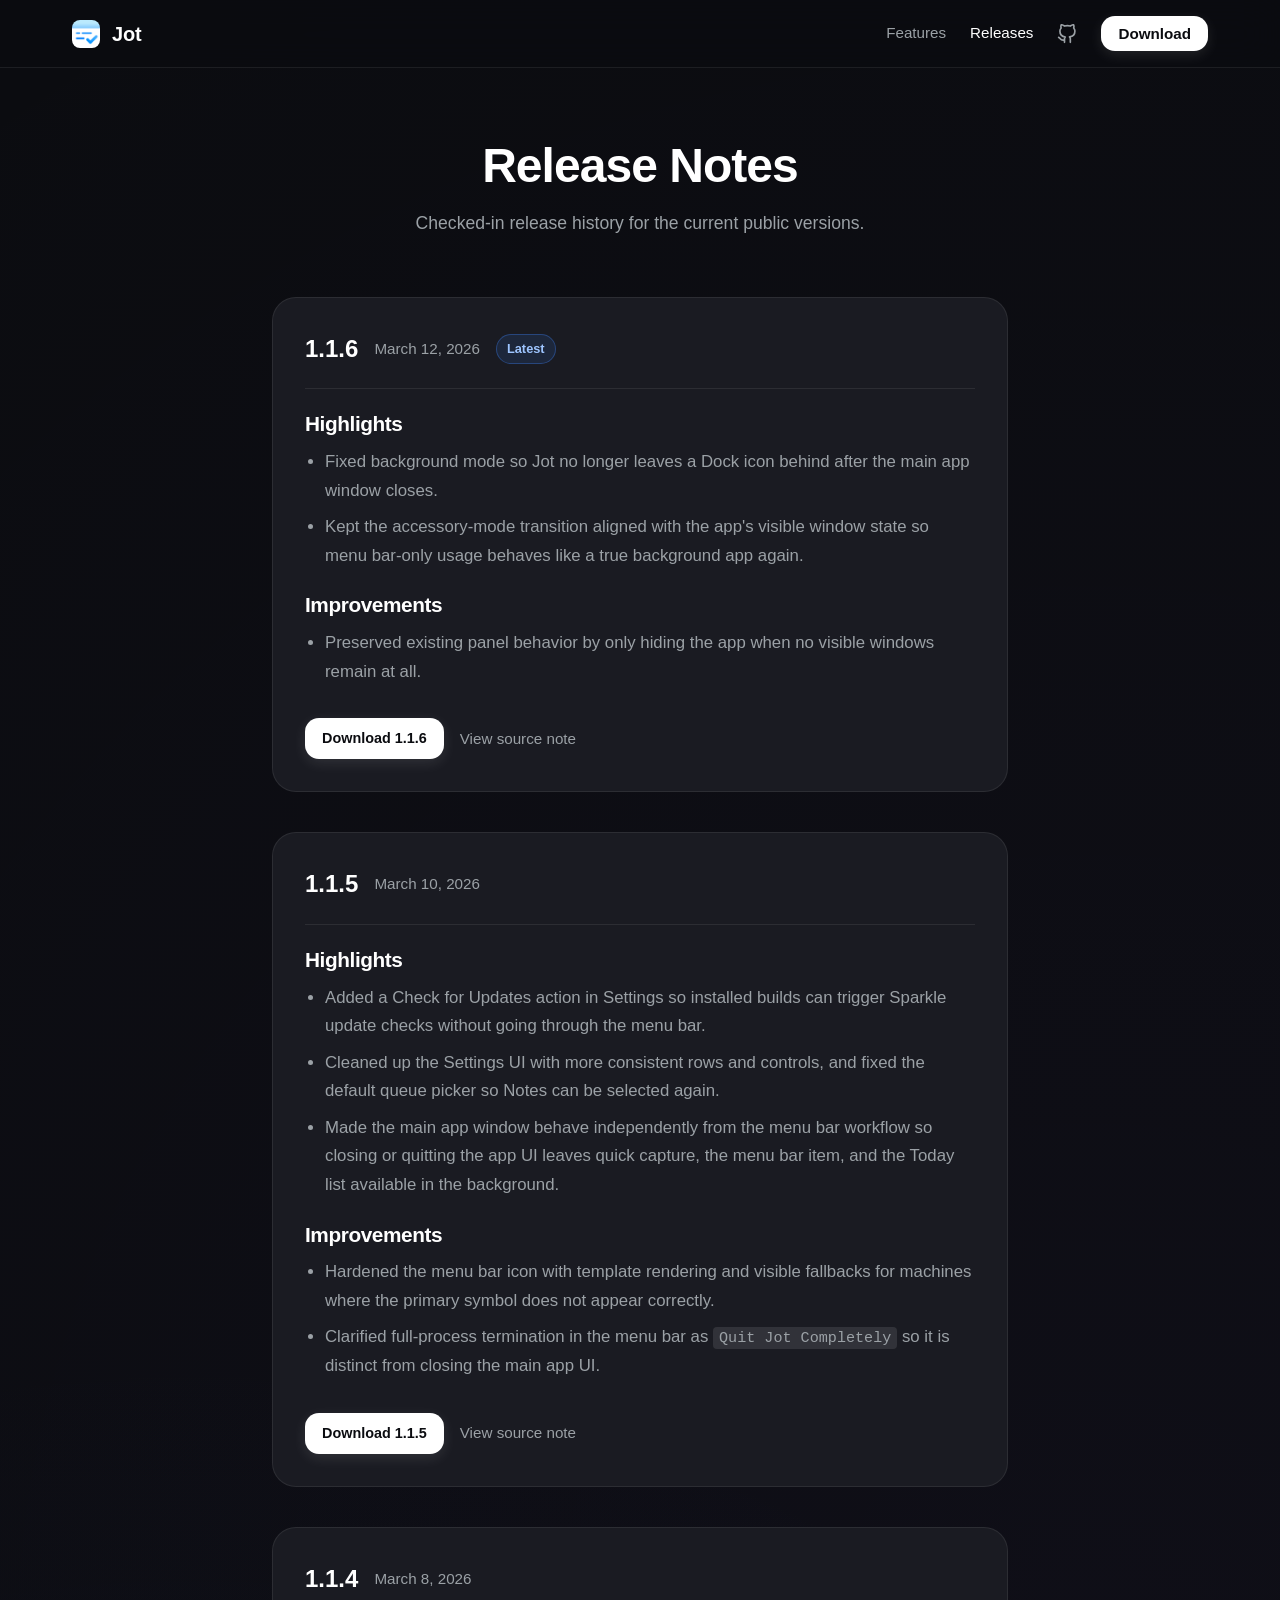
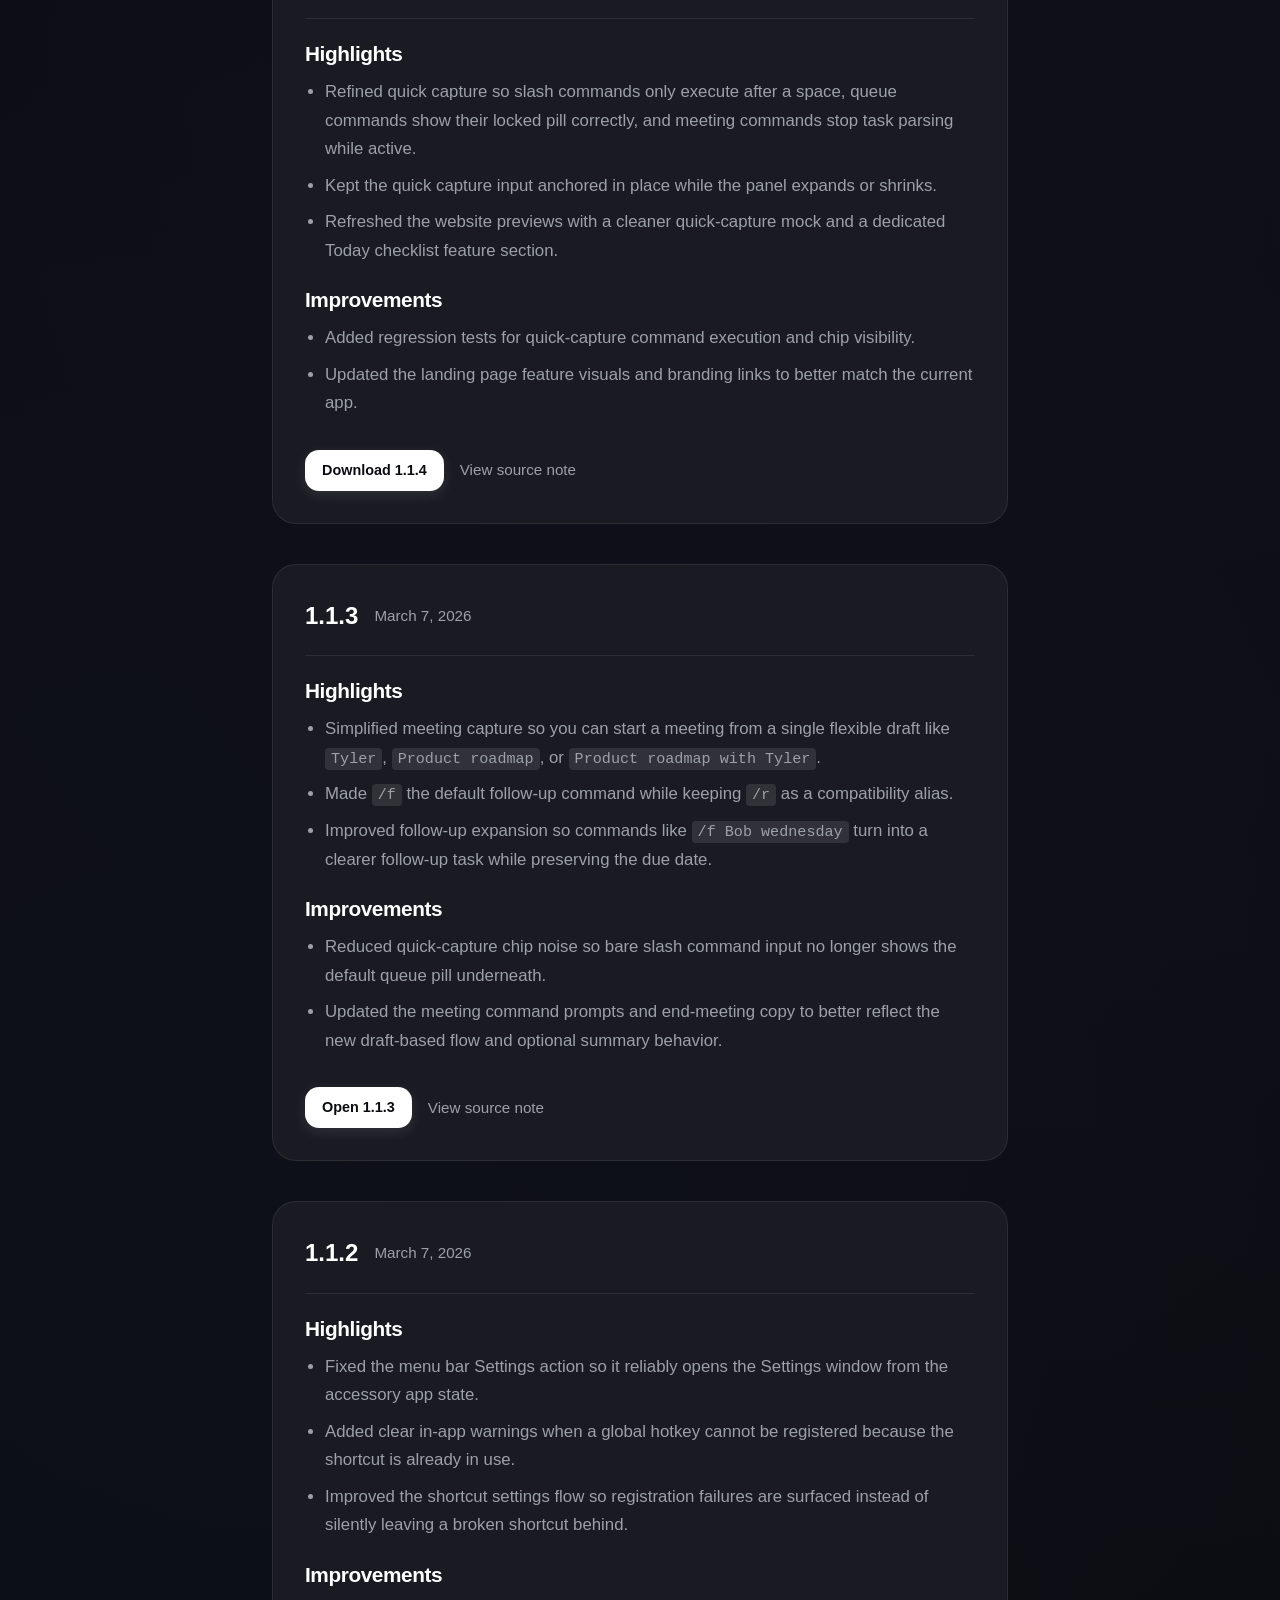
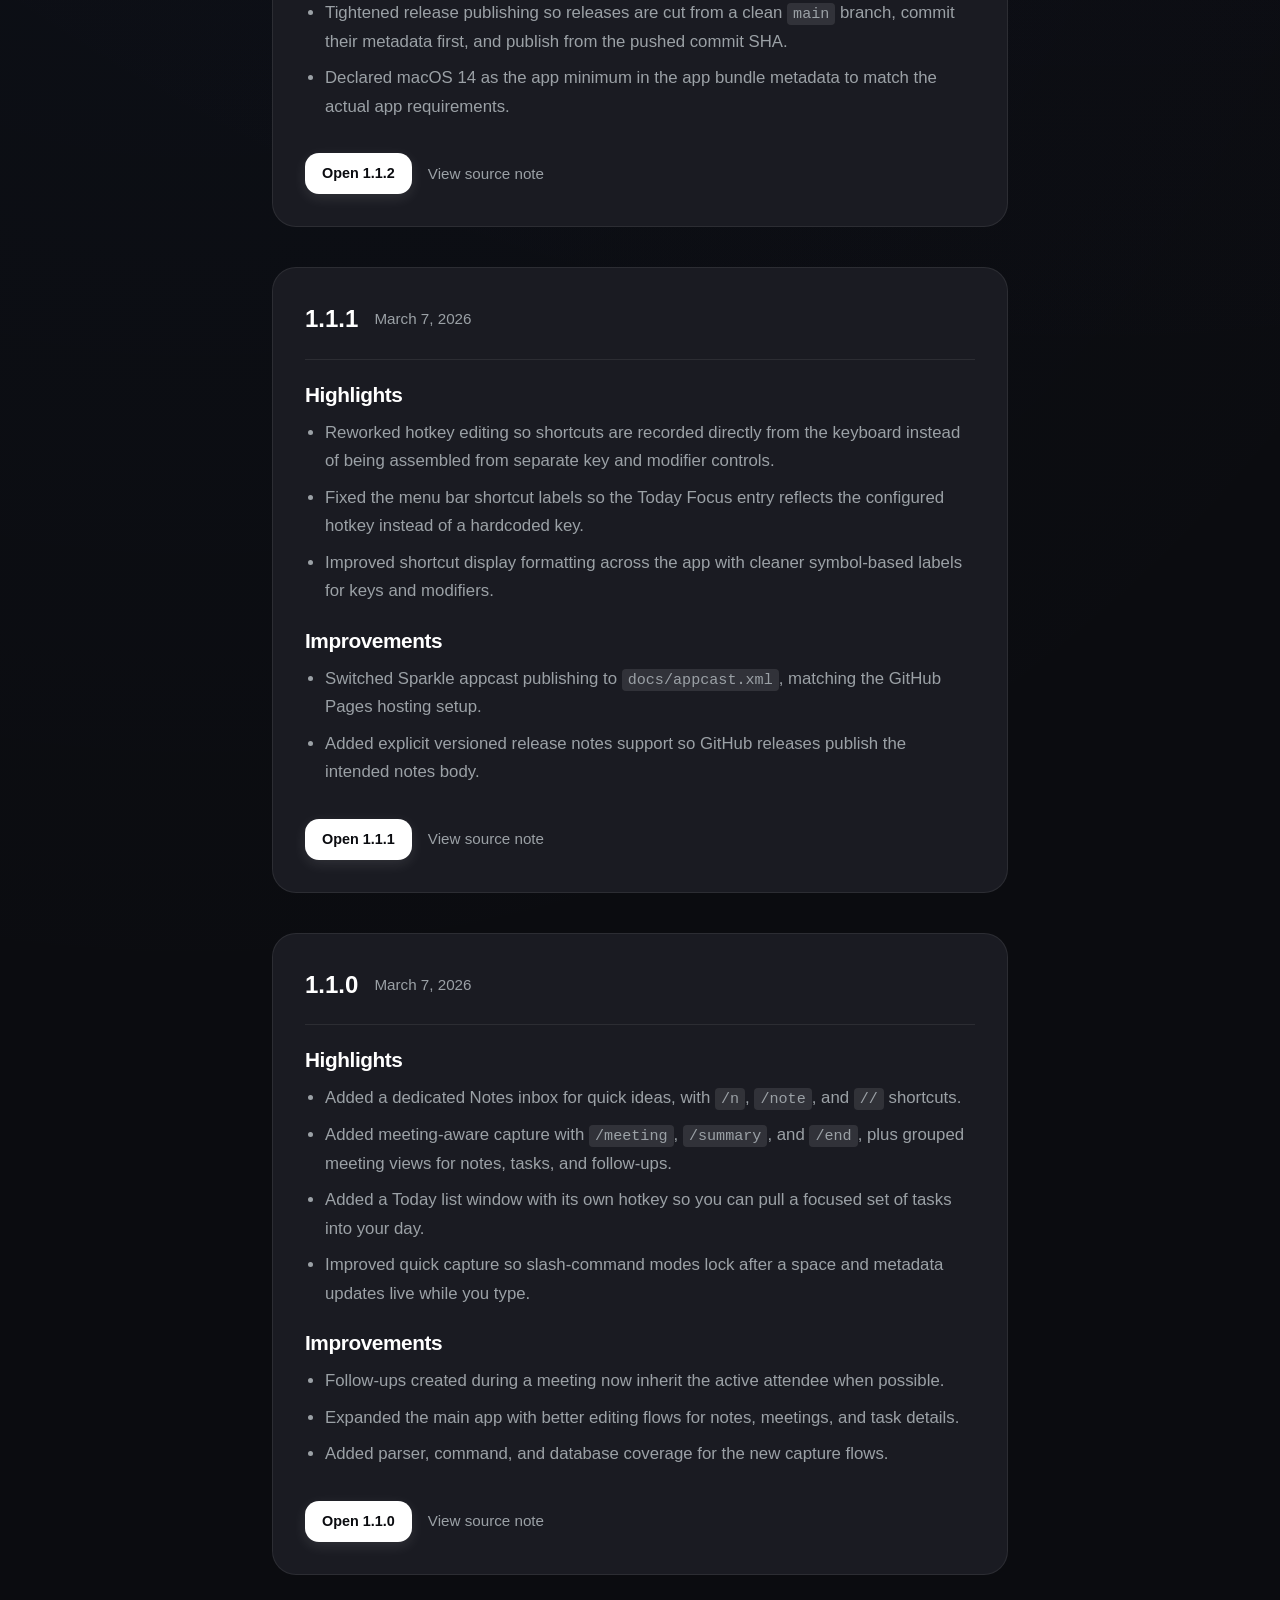
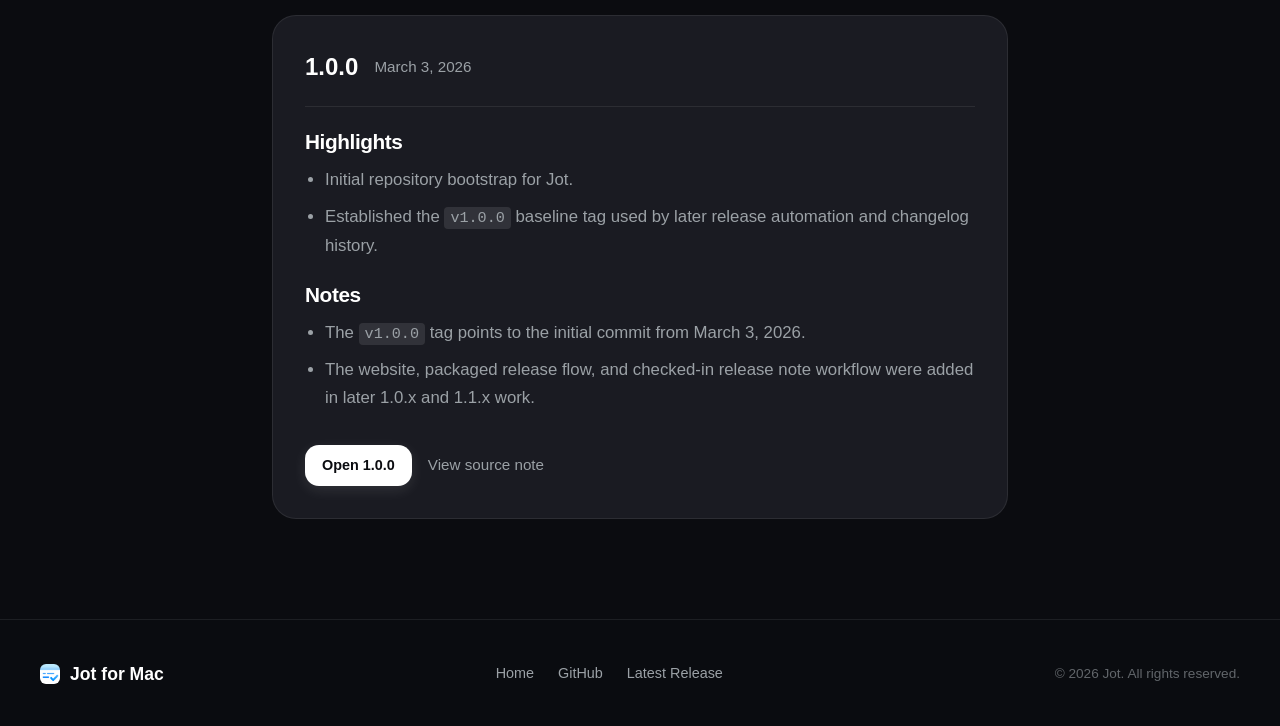
==== commit 90483ca6: "Prepare v1.1.6 release notes" ====
--- a/docs/releases.html
+++ b/docs/releases.html
@@ -37,9 +37,33 @@
         <section class="releases-list">
             <article class="release-card reveal">
                 <div class="release-meta">
+                    <span class="release-version">1.1.6</span>
+                    <span class="release-date">March 12, 2026</span>
+                    <span class="release-pill">Latest</span>
+                </div>
+                <div class="release-content">
+                    <div class="release-body">
+                        <h2>Highlights</h2>
+                        <ul>
+                            <li>Fixed background mode so Jot no longer leaves a Dock icon behind after the main app window closes.</li>
+                            <li>Kept the accessory-mode transition aligned with the app's visible window state so menu bar-only usage behaves like a true background app again.</li>
+                        </ul>
+                        <h2>Improvements</h2>
+                        <ul>
+                            <li>Preserved existing panel behavior by only hiding the app when no visible windows remain at all.</li>
+                        </ul>
+                    </div>
+                    <div class="release-actions">
+                        <a href="https://github.com/IttsKK/jot/releases/tag/v1.1.6" class="btn btn-primary btn-small">Download 1.1.6</a>
+                        <a href="https://github.com/IttsKK/jot/blob/main/release-notes/1.1.6.md" class="release-link" target="_blank" rel="noopener noreferrer">View source note</a>
+                    </div>
+                </div>
+            </article>
+
+            <article class="release-card reveal delay-1">
+                <div class="release-meta">
                     <span class="release-version">1.1.5</span>
                     <span class="release-date">March 10, 2026</span>
-                    <span class="release-pill">Latest</span>
                 </div>
                 <div class="release-content">
                     <div class="release-body">
@@ -62,7 +86,7 @@
                 </div>
             </article>
 
-            <article class="release-card reveal delay-1">
+            <article class="release-card reveal delay-2">
                 <div class="release-meta">
                     <span class="release-version">1.1.4</span>
                     <span class="release-date">March 8, 2026</span>
@@ -88,7 +112,7 @@
                 </div>
             </article>
 
-            <article class="release-card reveal delay-2">
+            <article class="release-card reveal delay-3">
                 <div class="release-meta">
                     <span class="release-version">1.1.3</span>
                     <span class="release-date">March 7, 2026</span>
@@ -114,7 +138,7 @@
                 </div>
             </article>
 
-            <article class="release-card reveal delay-3">
+            <article class="release-card reveal">
                 <div class="release-meta">
                     <span class="release-version">1.1.2</span>
                     <span class="release-date">March 7, 2026</span>
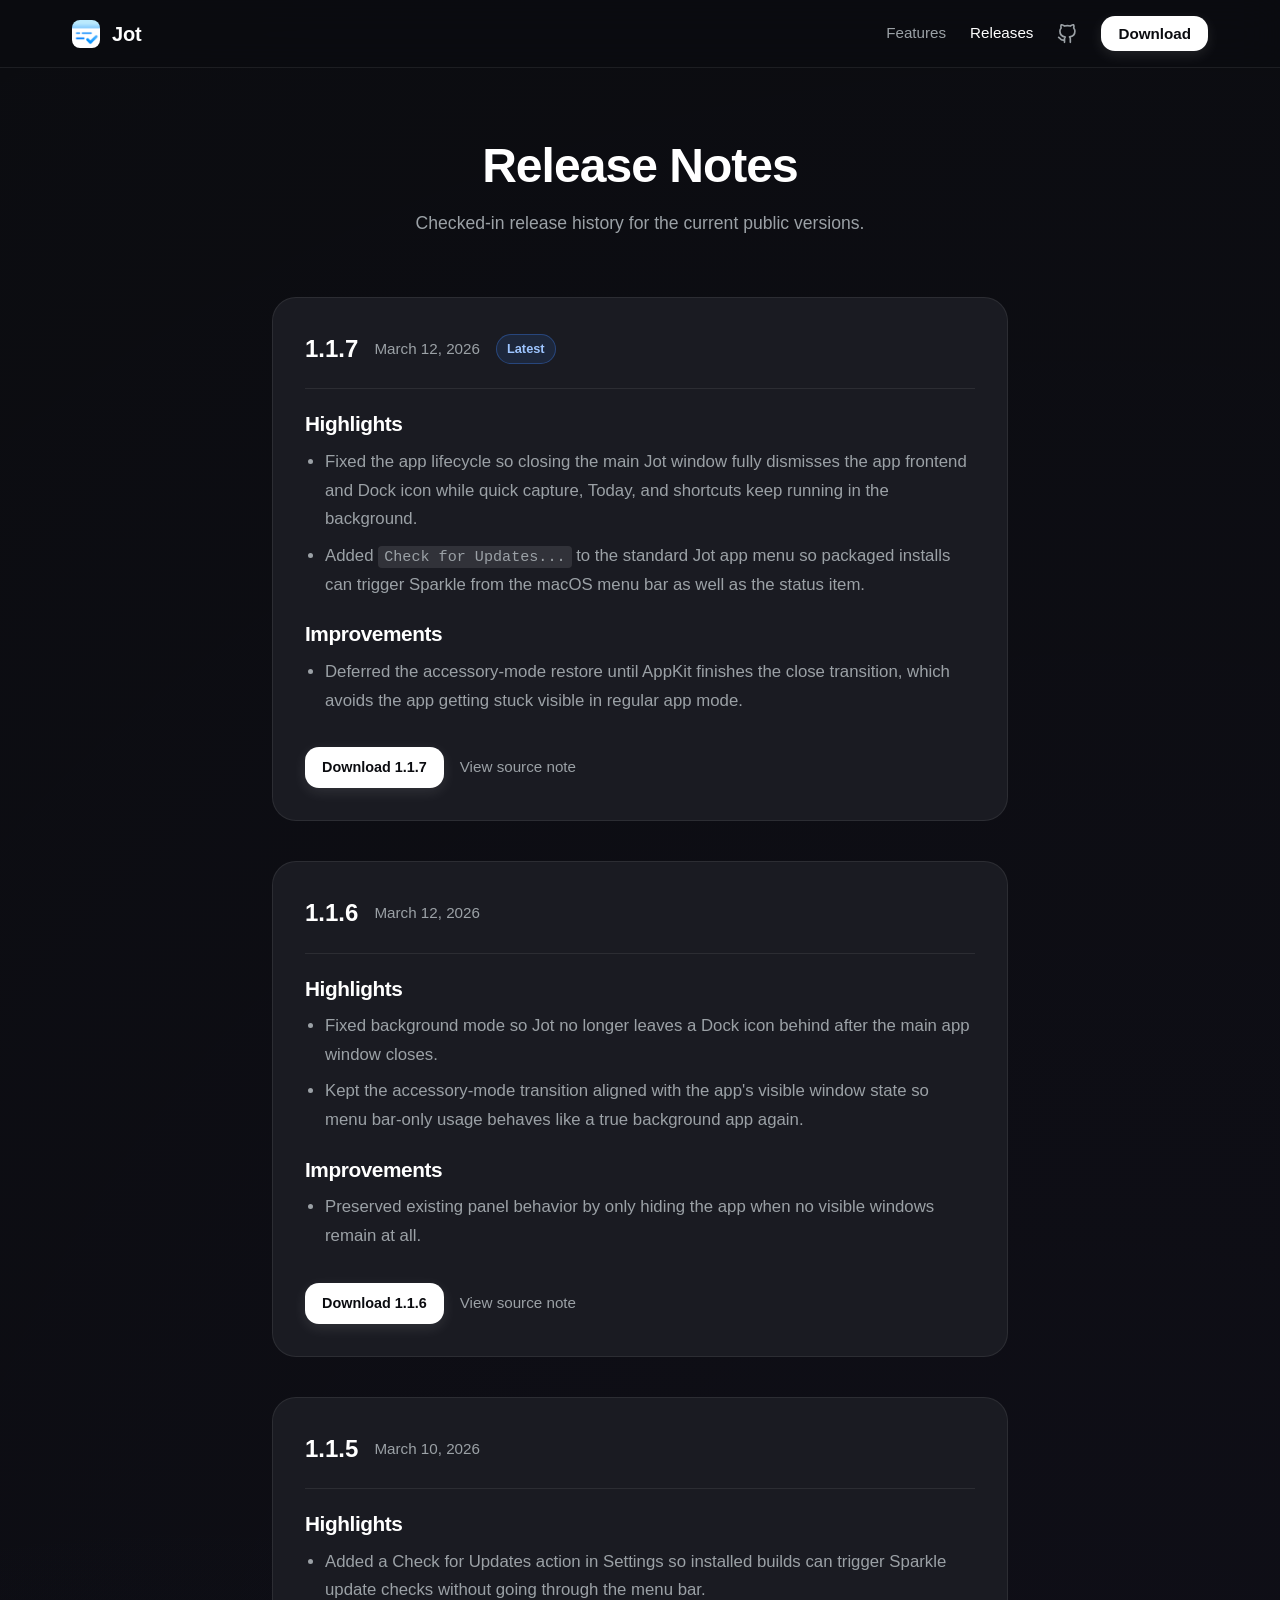
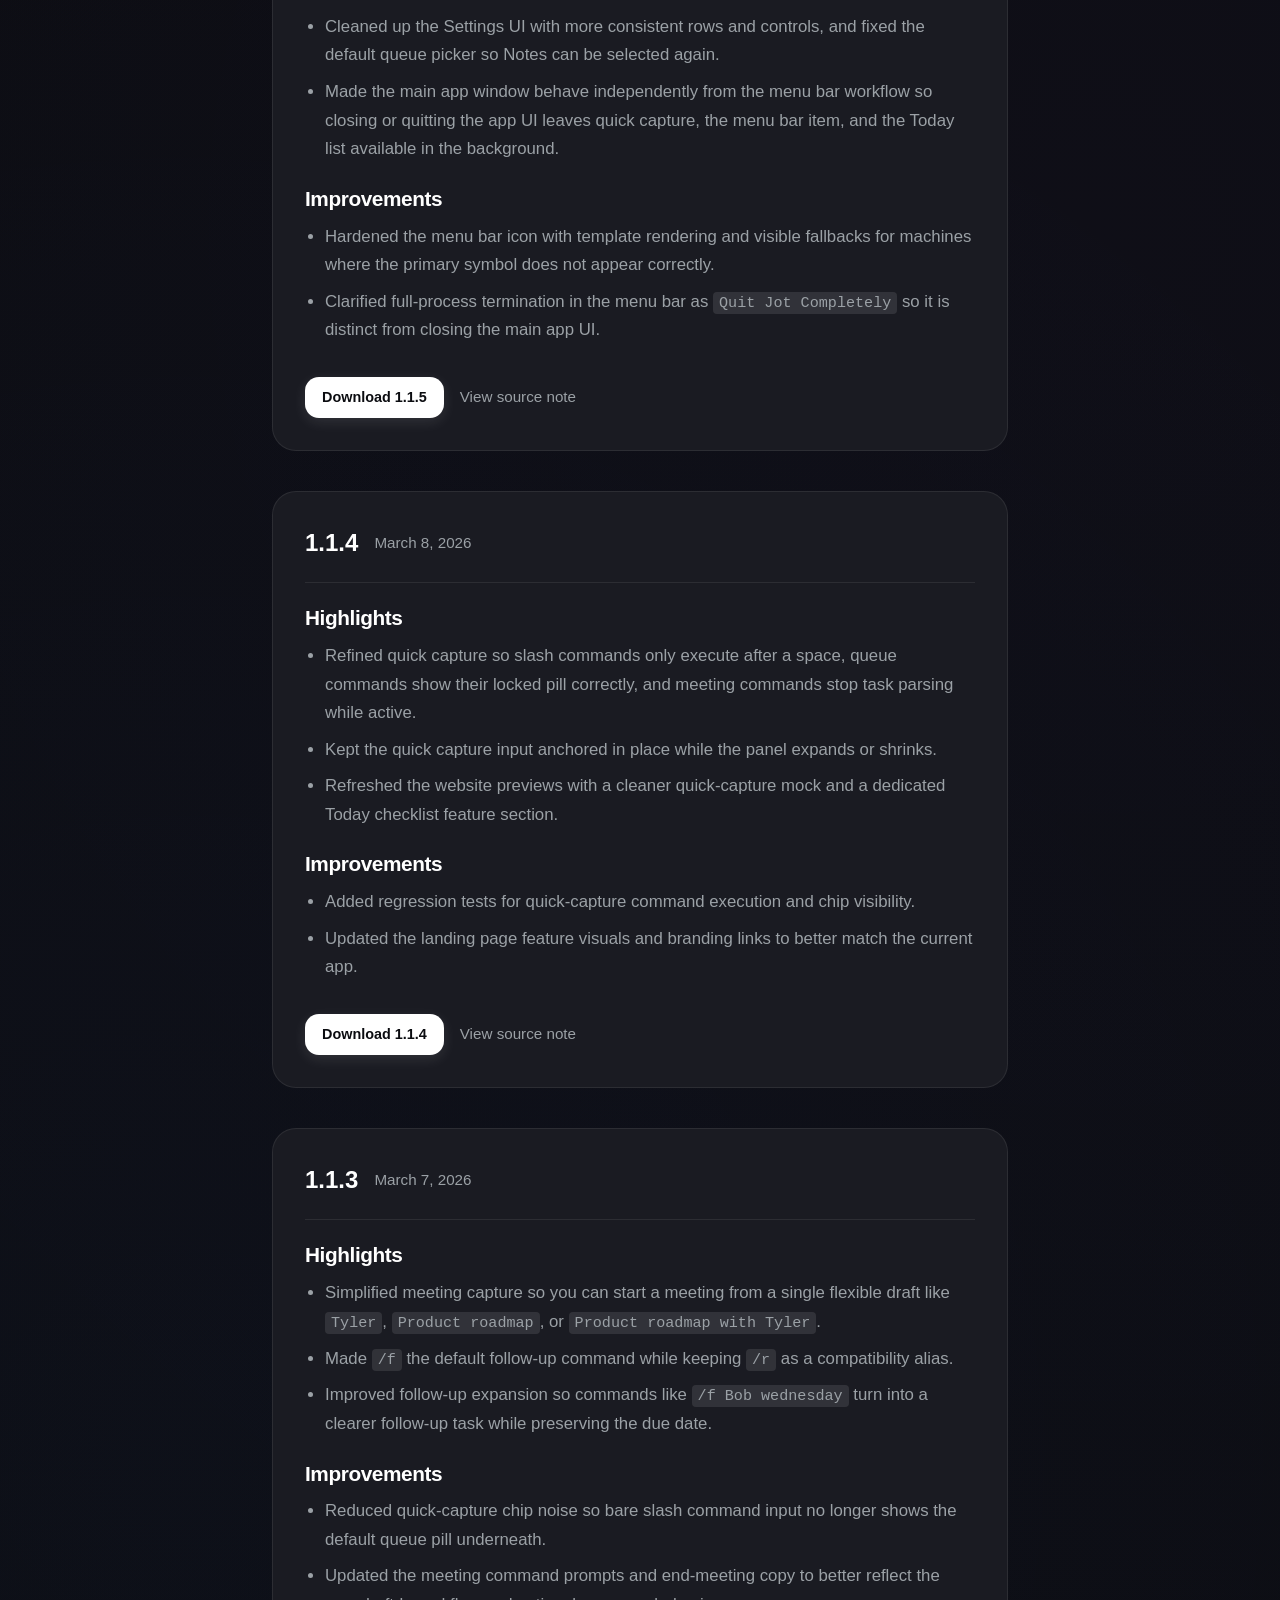
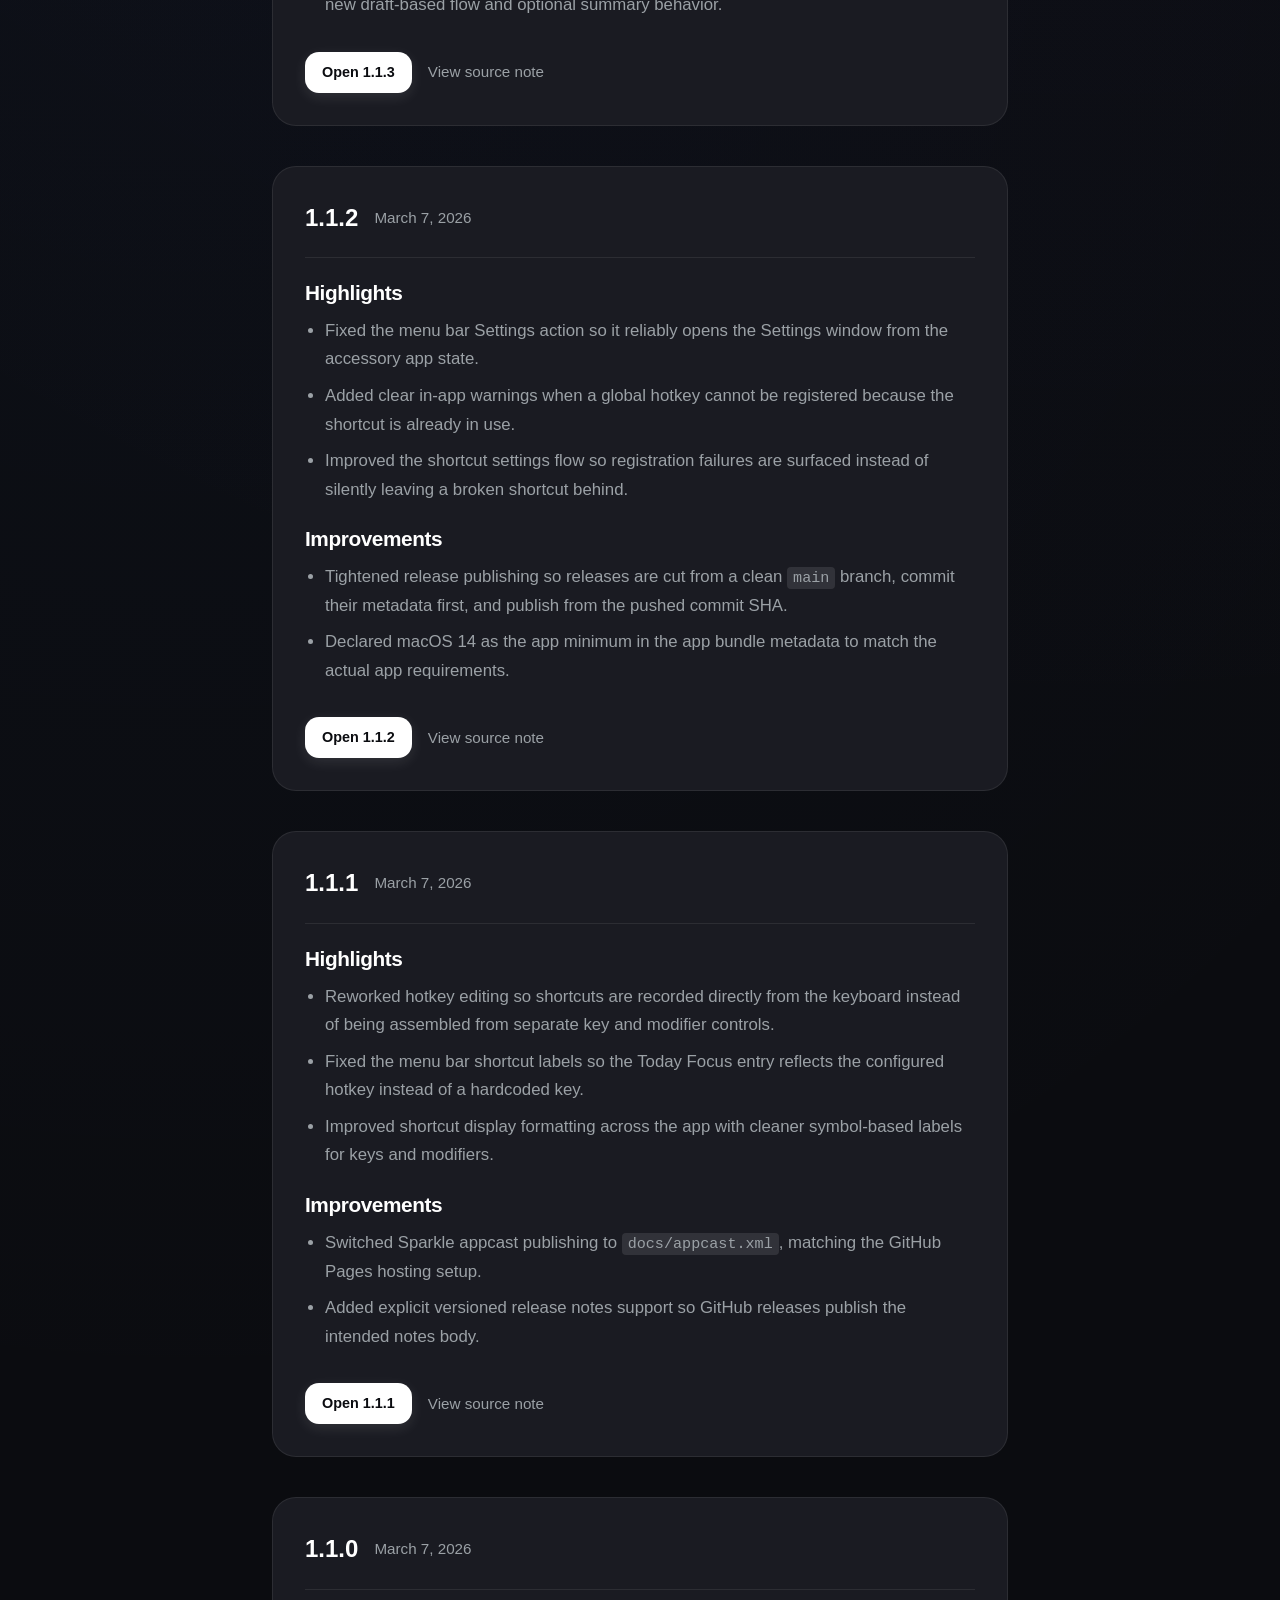
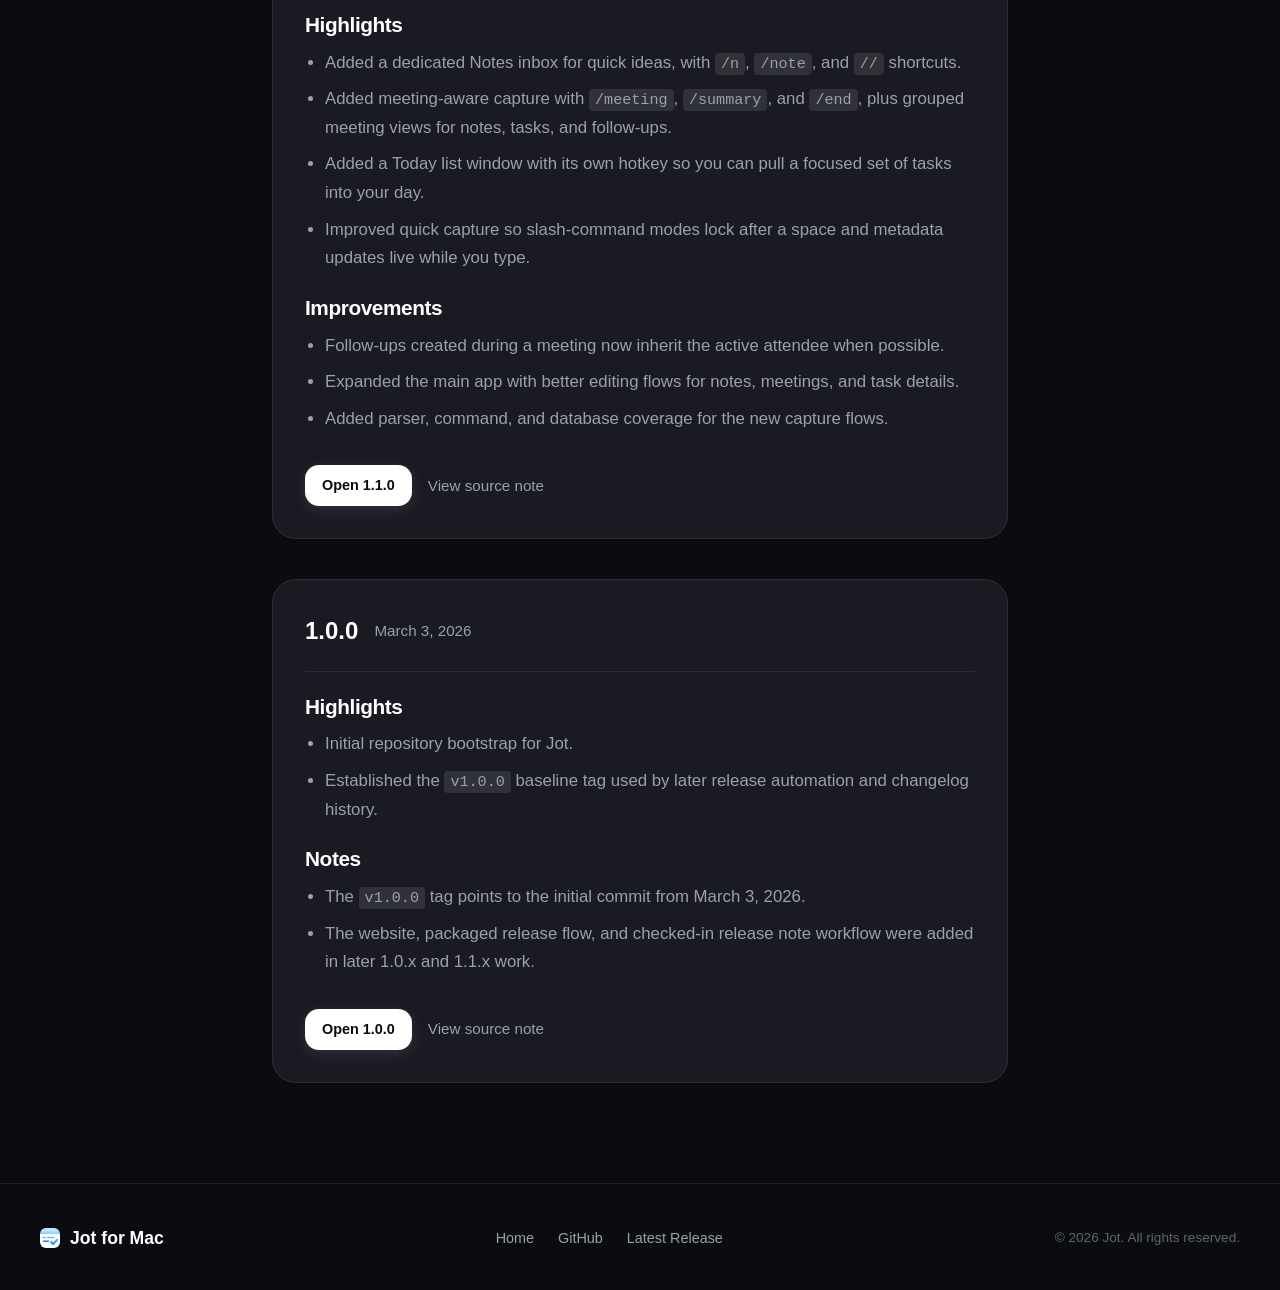
==== commit 494b953a: "Prepare v1.1.7 release notes" ====
--- a/docs/releases.html
+++ b/docs/releases.html
@@ -37,9 +37,33 @@
         <section class="releases-list">
             <article class="release-card reveal">
                 <div class="release-meta">
+                    <span class="release-version">1.1.7</span>
+                    <span class="release-date">March 12, 2026</span>
+                    <span class="release-pill">Latest</span>
+                </div>
+                <div class="release-content">
+                    <div class="release-body">
+                        <h2>Highlights</h2>
+                        <ul>
+                            <li>Fixed the app lifecycle so closing the main Jot window fully dismisses the app frontend and Dock icon while quick capture, Today, and shortcuts keep running in the background.</li>
+                            <li>Added <code>Check for Updates...</code> to the standard Jot app menu so packaged installs can trigger Sparkle from the macOS menu bar as well as the status item.</li>
+                        </ul>
+                        <h2>Improvements</h2>
+                        <ul>
+                            <li>Deferred the accessory-mode restore until AppKit finishes the close transition, which avoids the app getting stuck visible in regular app mode.</li>
+                        </ul>
+                    </div>
+                    <div class="release-actions">
+                        <a href="https://github.com/IttsKK/jot/releases/tag/v1.1.7" class="btn btn-primary btn-small">Download 1.1.7</a>
+                        <a href="https://github.com/IttsKK/jot/blob/main/release-notes/1.1.7.md" class="release-link" target="_blank" rel="noopener noreferrer">View source note</a>
+                    </div>
+                </div>
+            </article>
+
+            <article class="release-card reveal delay-1">
+                <div class="release-meta">
                     <span class="release-version">1.1.6</span>
                     <span class="release-date">March 12, 2026</span>
-                    <span class="release-pill">Latest</span>
                 </div>
                 <div class="release-content">
                     <div class="release-body">
@@ -60,7 +84,7 @@
                 </div>
             </article>
 
-            <article class="release-card reveal delay-1">
+            <article class="release-card reveal delay-2">
                 <div class="release-meta">
                     <span class="release-version">1.1.5</span>
                     <span class="release-date">March 10, 2026</span>
@@ -86,7 +110,7 @@
                 </div>
             </article>
 
-            <article class="release-card reveal delay-2">
+            <article class="release-card reveal delay-3">
                 <div class="release-meta">
                     <span class="release-version">1.1.4</span>
                     <span class="release-date">March 8, 2026</span>
@@ -112,7 +136,7 @@
                 </div>
             </article>
 
-            <article class="release-card reveal delay-3">
+            <article class="release-card reveal">
                 <div class="release-meta">
                     <span class="release-version">1.1.3</span>
                     <span class="release-date">March 7, 2026</span>
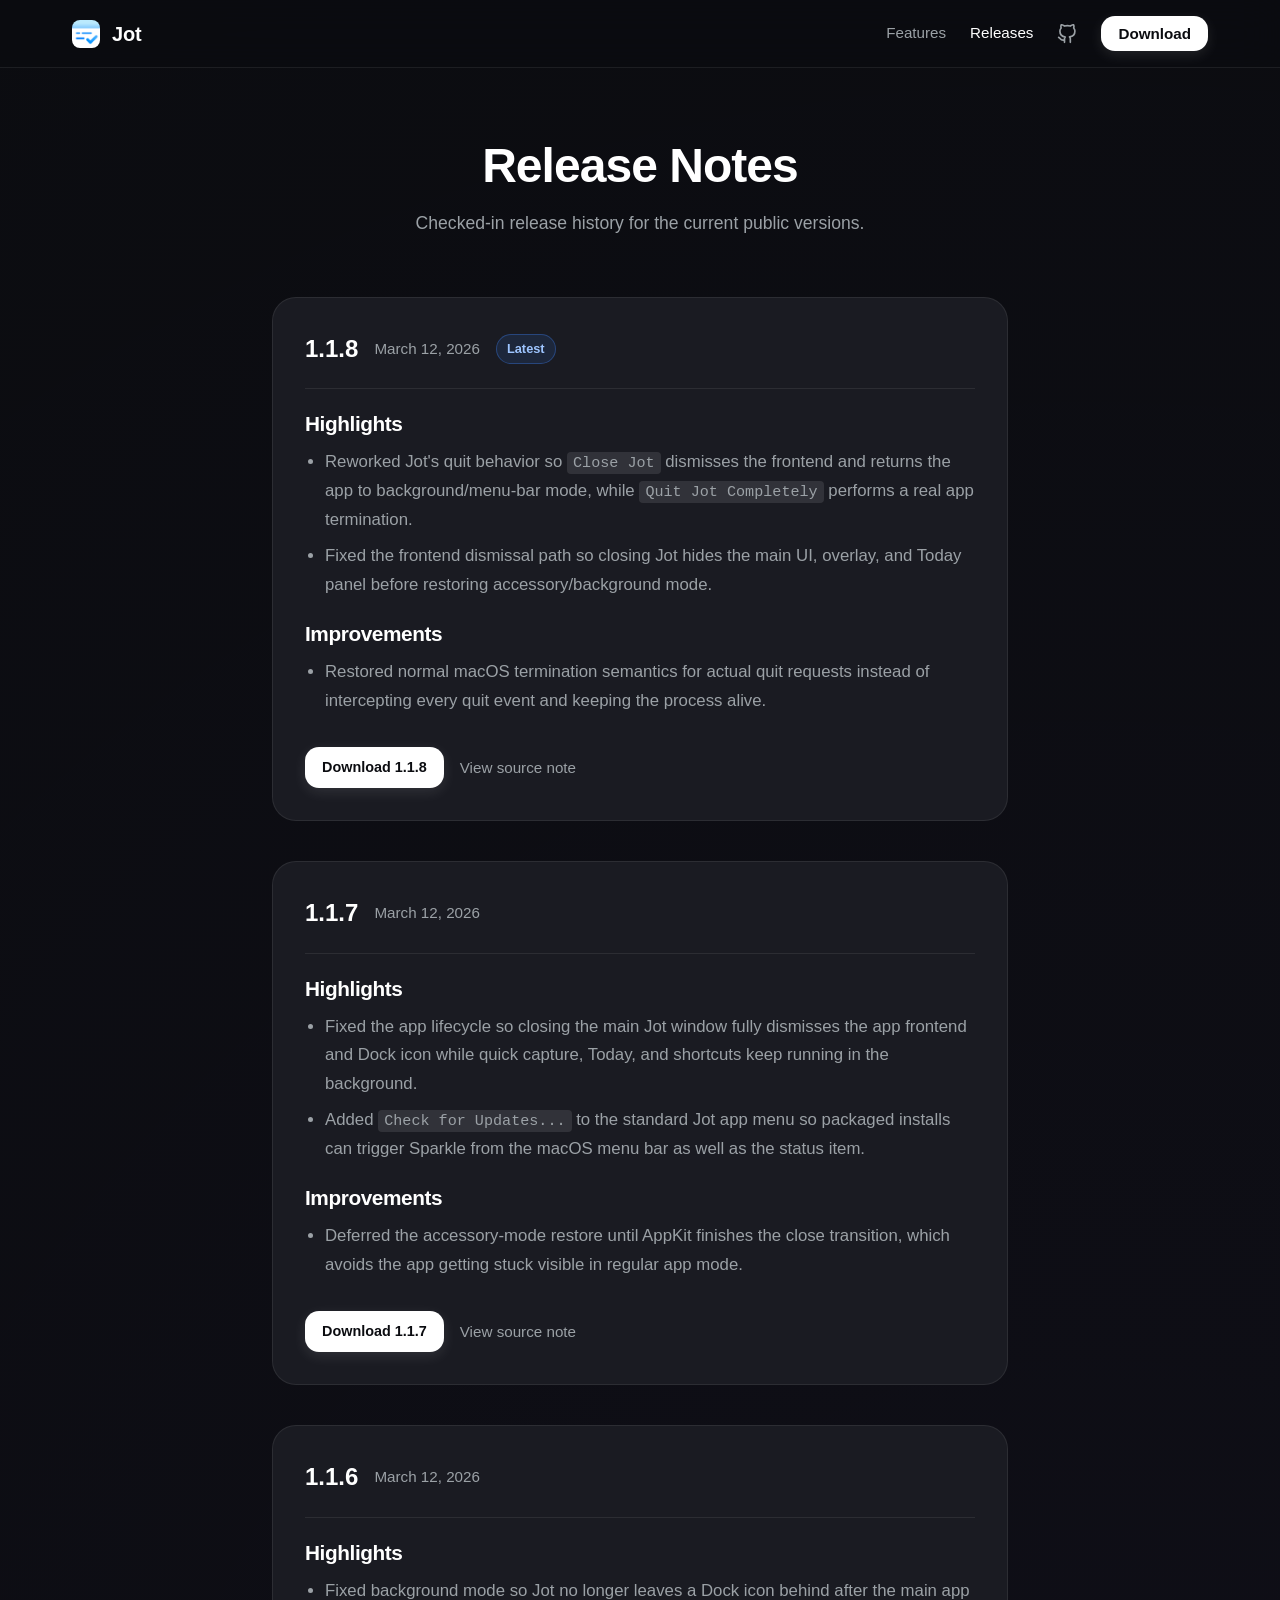
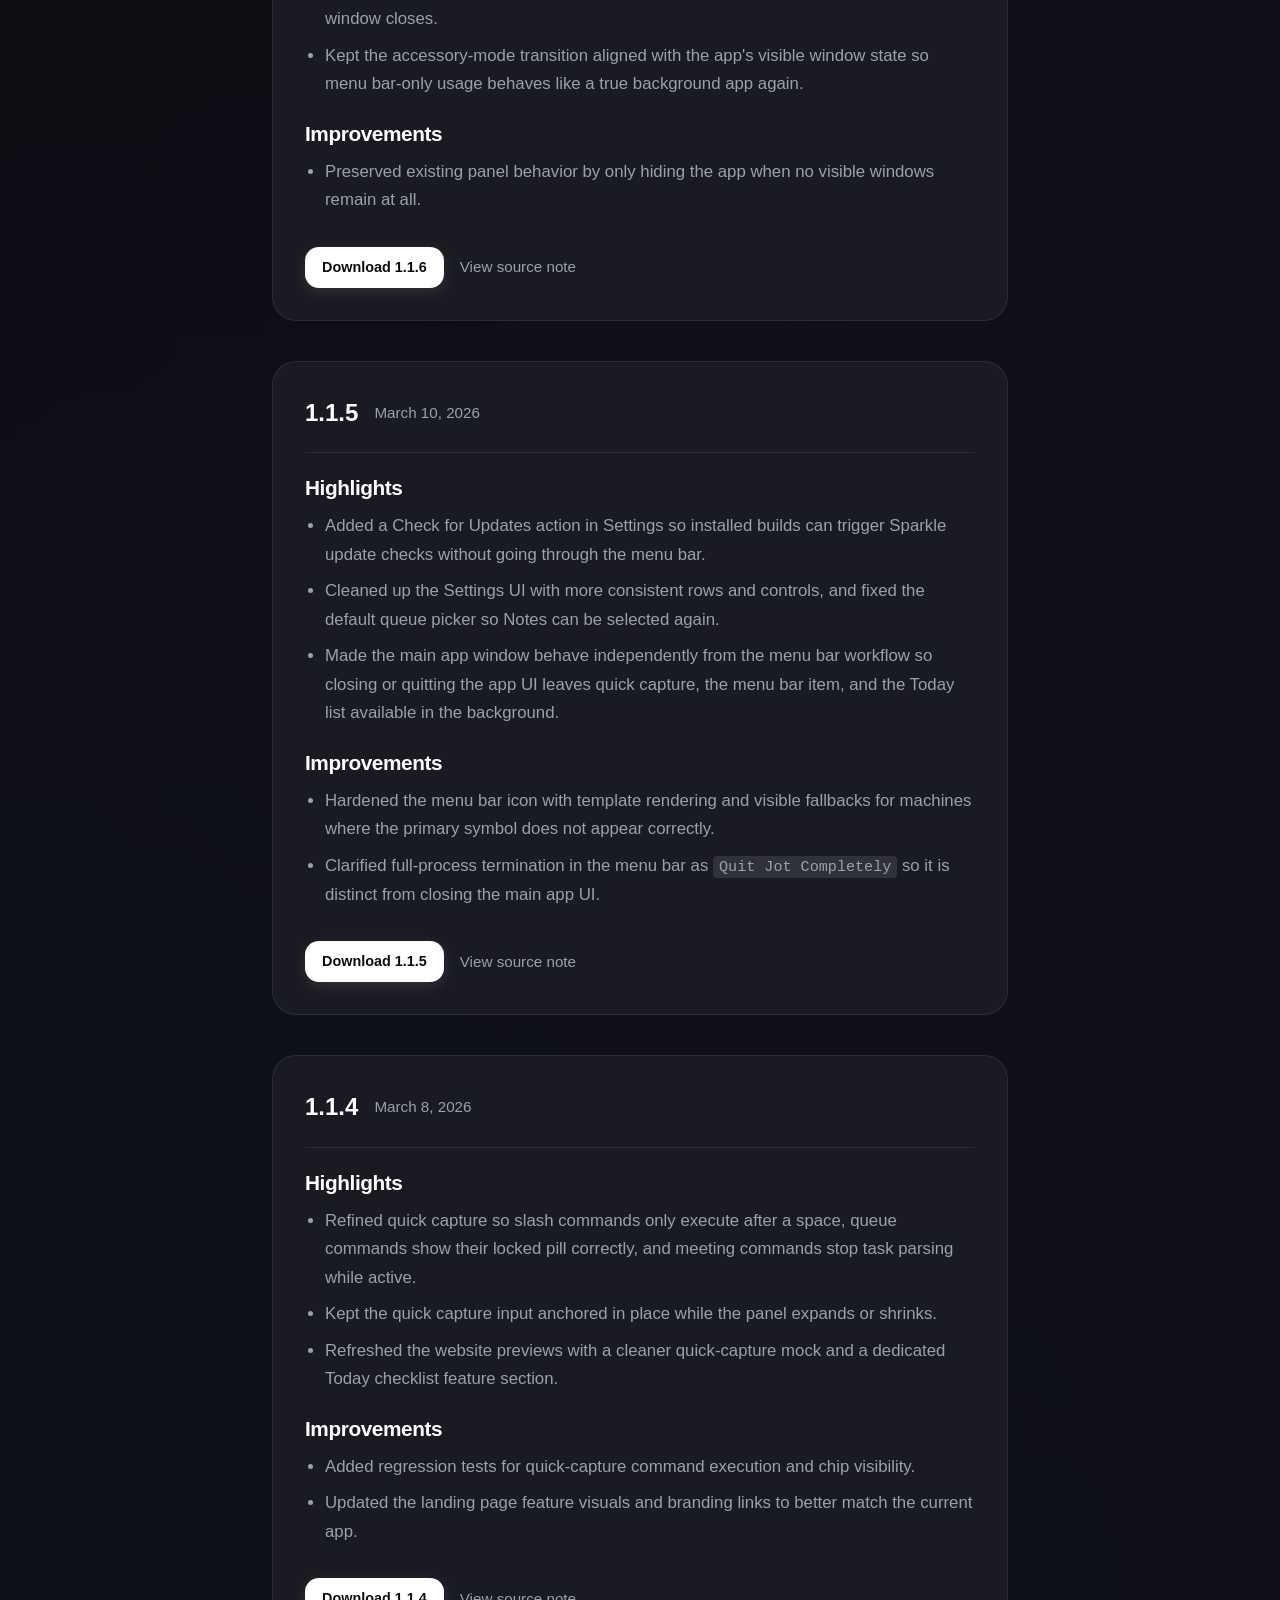
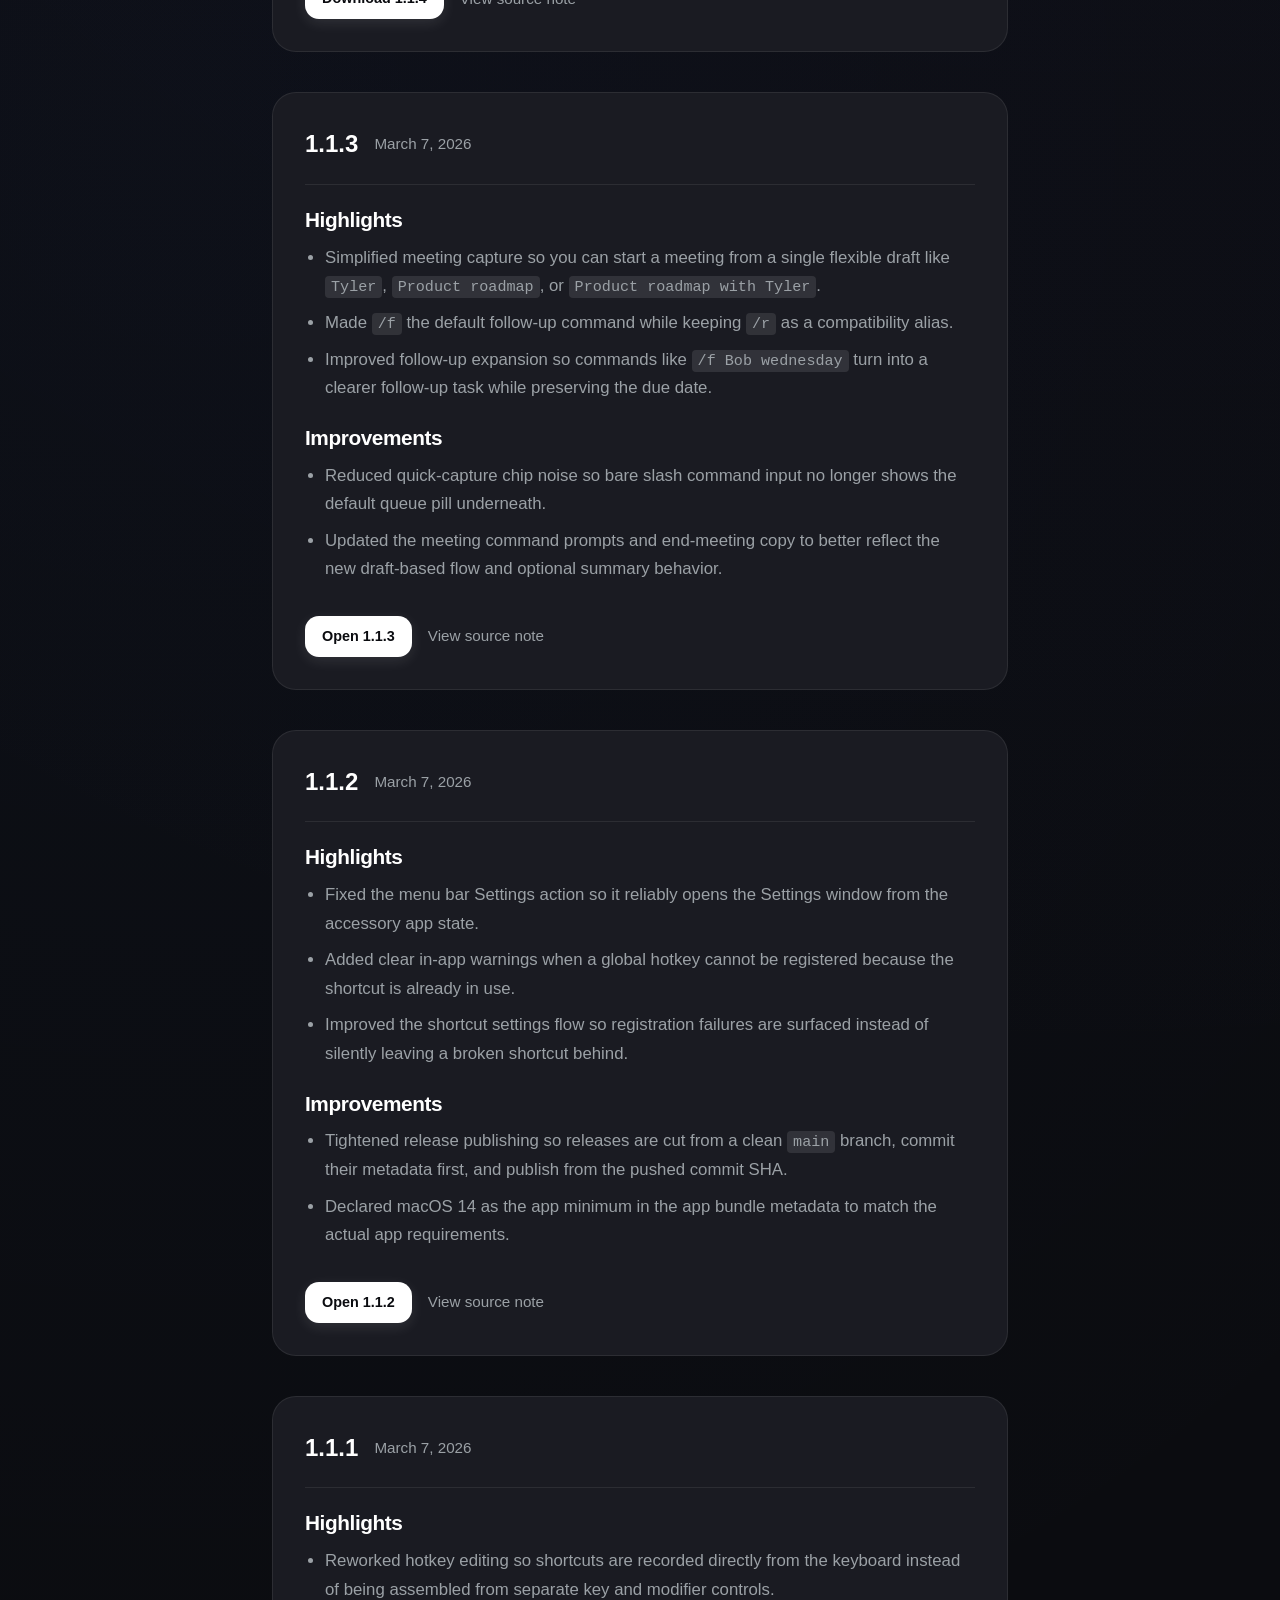
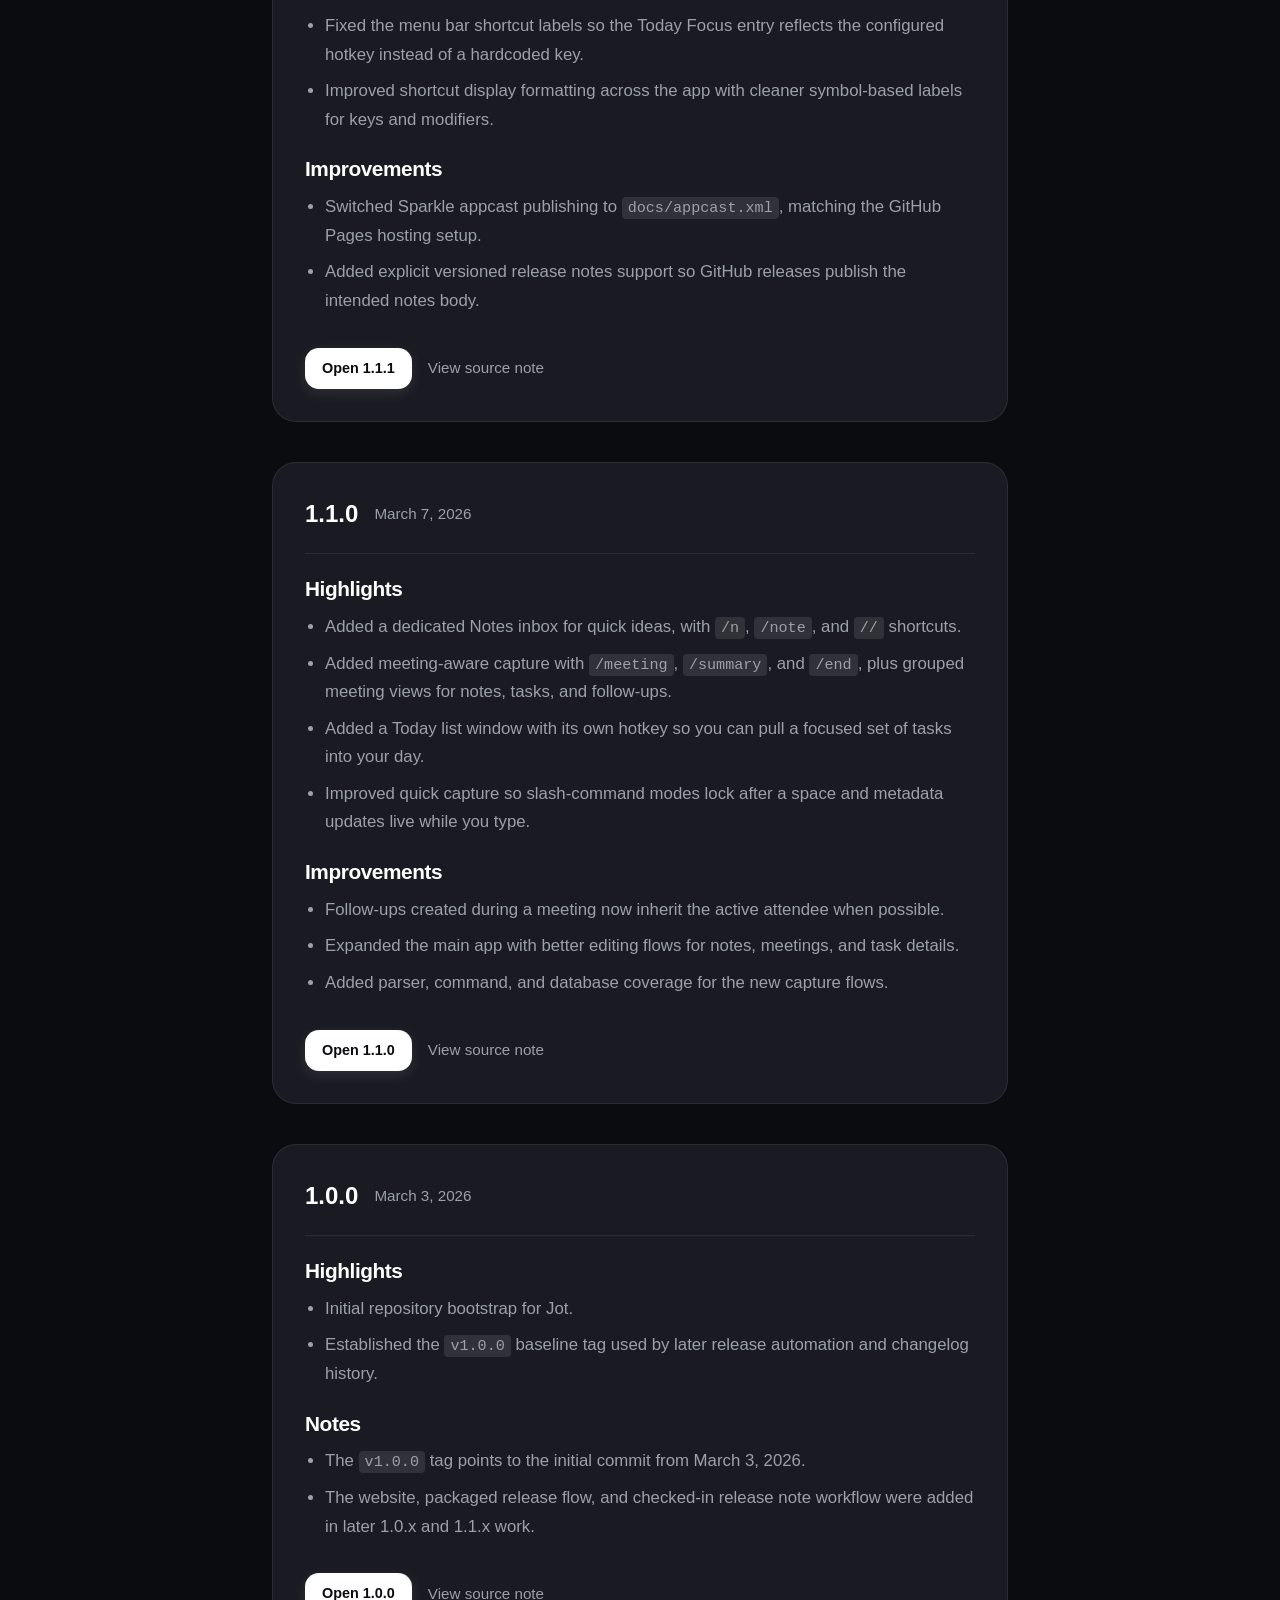
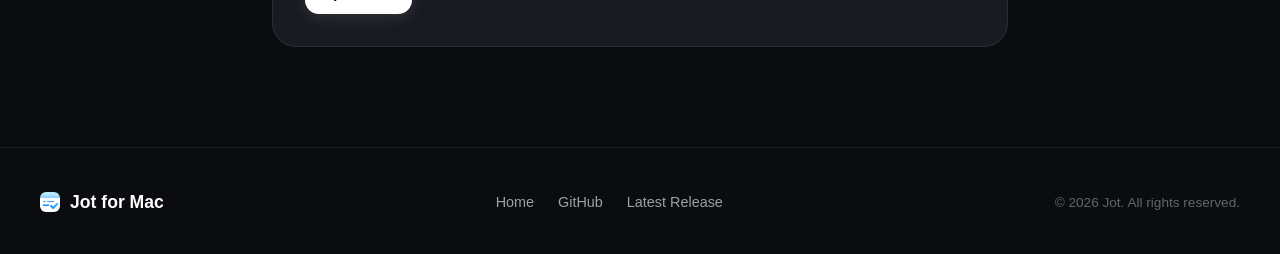
==== commit 37315724: "Prepare v1.1.8 release notes" ====
--- a/docs/releases.html
+++ b/docs/releases.html
@@ -37,9 +37,33 @@
         <section class="releases-list">
             <article class="release-card reveal">
                 <div class="release-meta">
+                    <span class="release-version">1.1.8</span>
+                    <span class="release-date">March 12, 2026</span>
+                    <span class="release-pill">Latest</span>
+                </div>
+                <div class="release-content">
+                    <div class="release-body">
+                        <h2>Highlights</h2>
+                        <ul>
+                            <li>Reworked Jot's quit behavior so <code>Close Jot</code> dismisses the frontend and returns the app to background/menu-bar mode, while <code>Quit Jot Completely</code> performs a real app termination.</li>
+                            <li>Fixed the frontend dismissal path so closing Jot hides the main UI, overlay, and Today panel before restoring accessory/background mode.</li>
+                        </ul>
+                        <h2>Improvements</h2>
+                        <ul>
+                            <li>Restored normal macOS termination semantics for actual quit requests instead of intercepting every quit event and keeping the process alive.</li>
+                        </ul>
+                    </div>
+                    <div class="release-actions">
+                        <a href="https://github.com/IttsKK/jot/releases/tag/v1.1.8" class="btn btn-primary btn-small">Download 1.1.8</a>
+                        <a href="https://github.com/IttsKK/jot/blob/main/release-notes/1.1.8.md" class="release-link" target="_blank" rel="noopener noreferrer">View source note</a>
+                    </div>
+                </div>
+            </article>
+
+            <article class="release-card reveal delay-1">
+                <div class="release-meta">
                     <span class="release-version">1.1.7</span>
                     <span class="release-date">March 12, 2026</span>
-                    <span class="release-pill">Latest</span>
                 </div>
                 <div class="release-content">
                     <div class="release-body">
@@ -60,7 +84,7 @@
                 </div>
             </article>
 
-            <article class="release-card reveal delay-1">
+            <article class="release-card reveal delay-2">
                 <div class="release-meta">
                     <span class="release-version">1.1.6</span>
                     <span class="release-date">March 12, 2026</span>
@@ -84,7 +108,7 @@
                 </div>
             </article>
 
-            <article class="release-card reveal delay-2">
+            <article class="release-card reveal delay-3">
                 <div class="release-meta">
                     <span class="release-version">1.1.5</span>
                     <span class="release-date">March 10, 2026</span>
@@ -110,7 +134,7 @@
                 </div>
             </article>
 
-            <article class="release-card reveal delay-3">
+            <article class="release-card reveal">
                 <div class="release-meta">
                     <span class="release-version">1.1.4</span>
                     <span class="release-date">March 8, 2026</span>
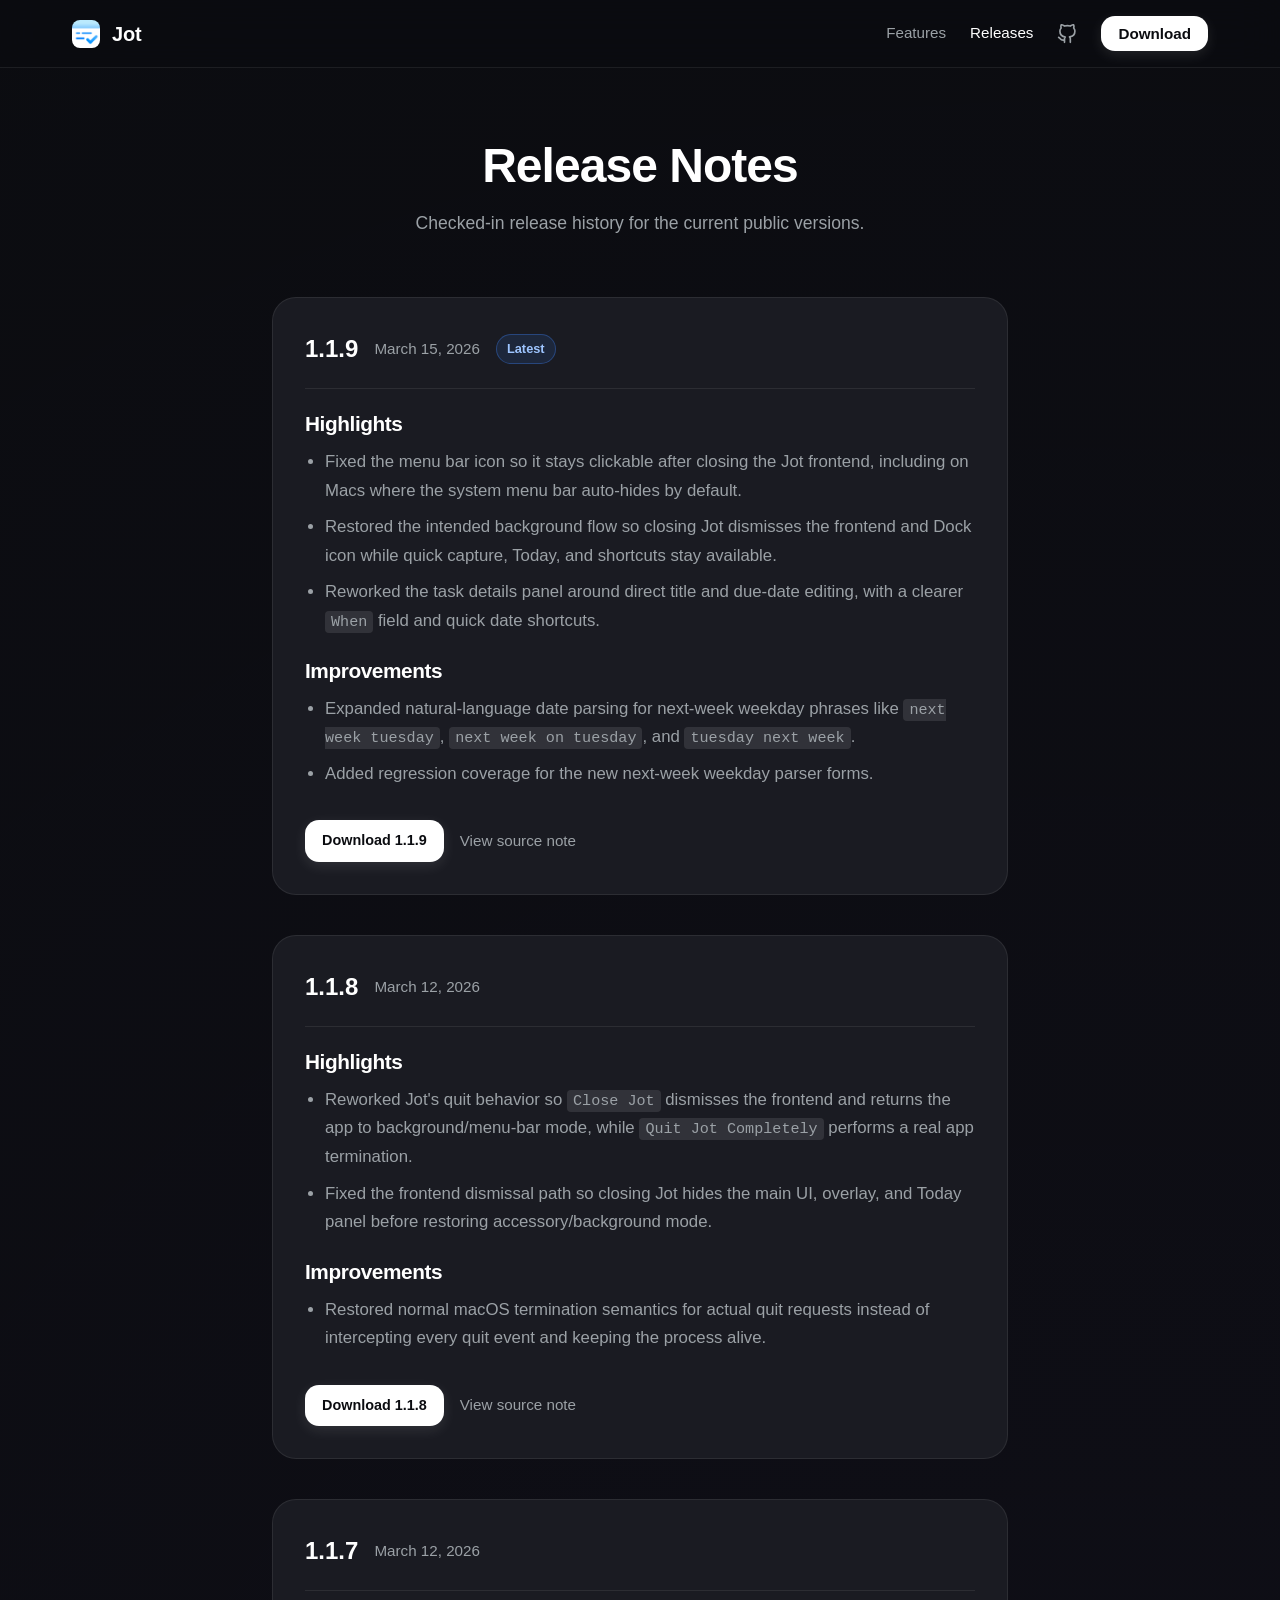
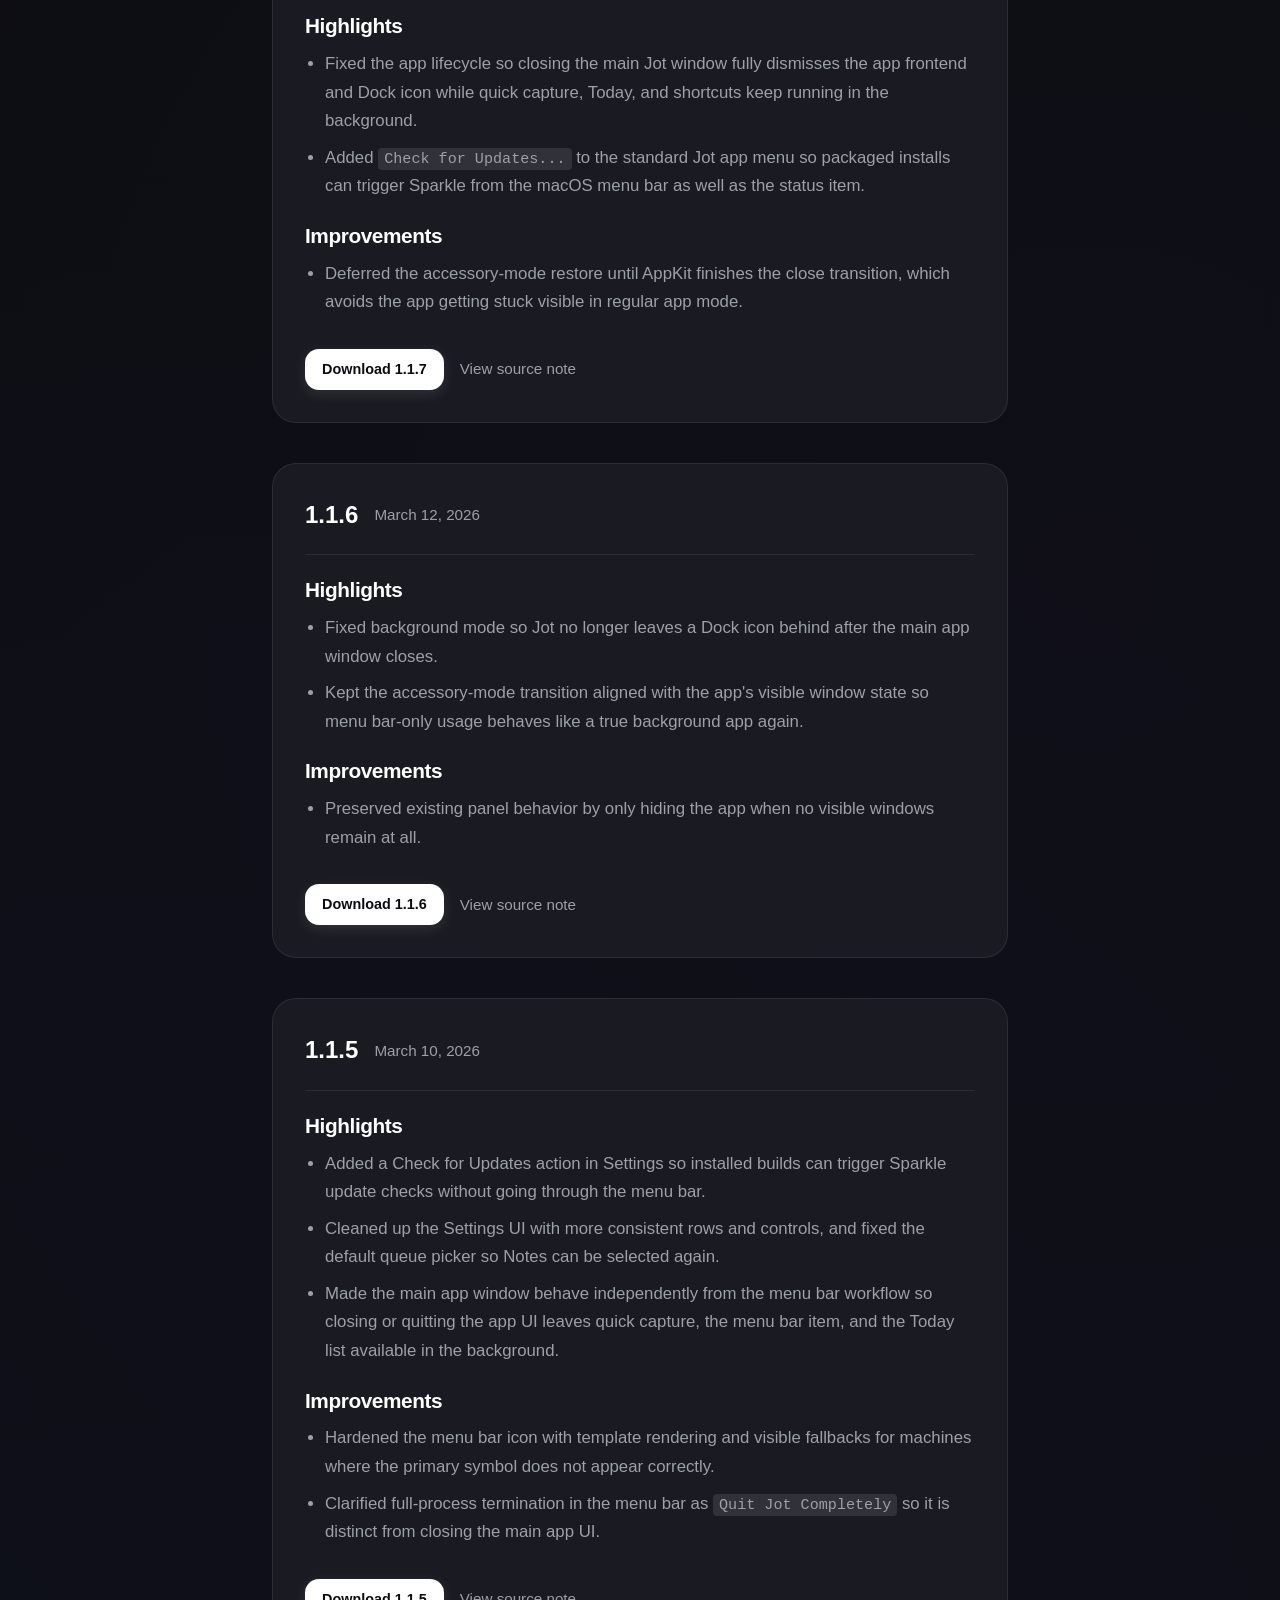
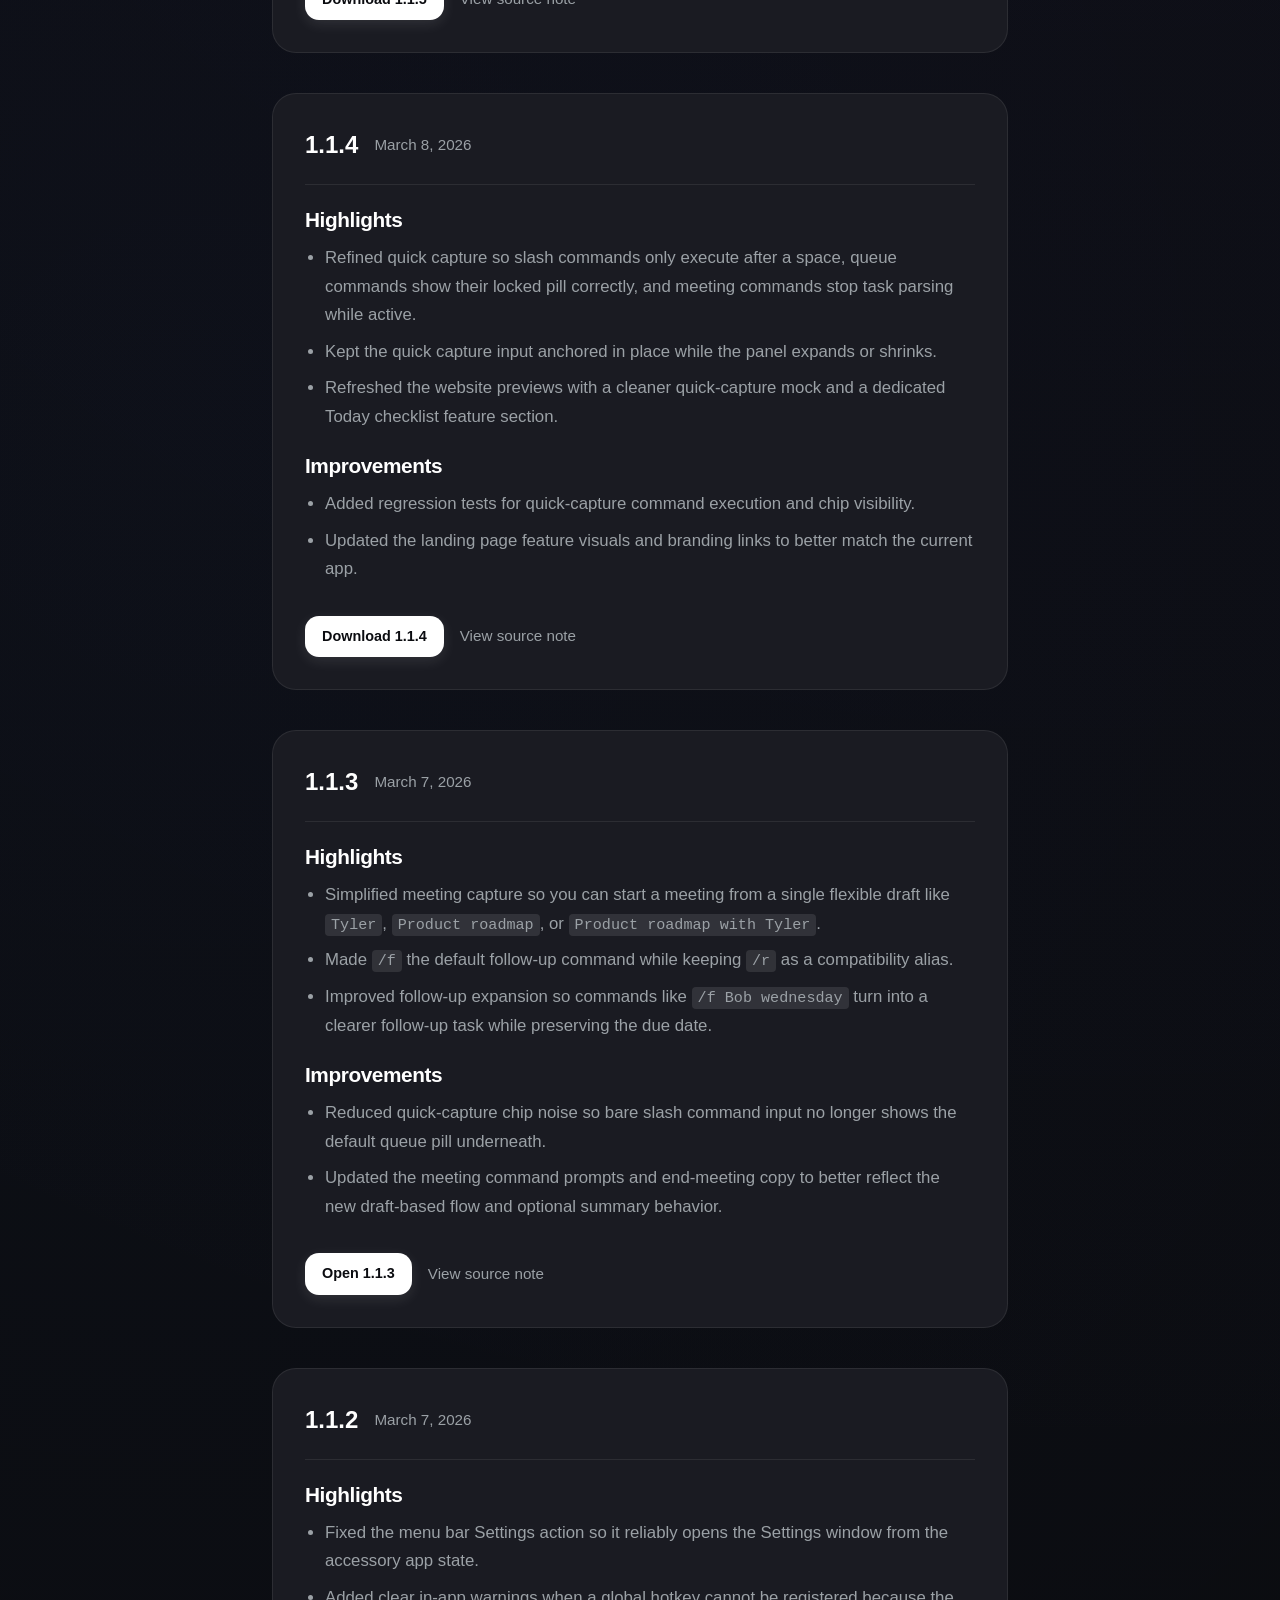
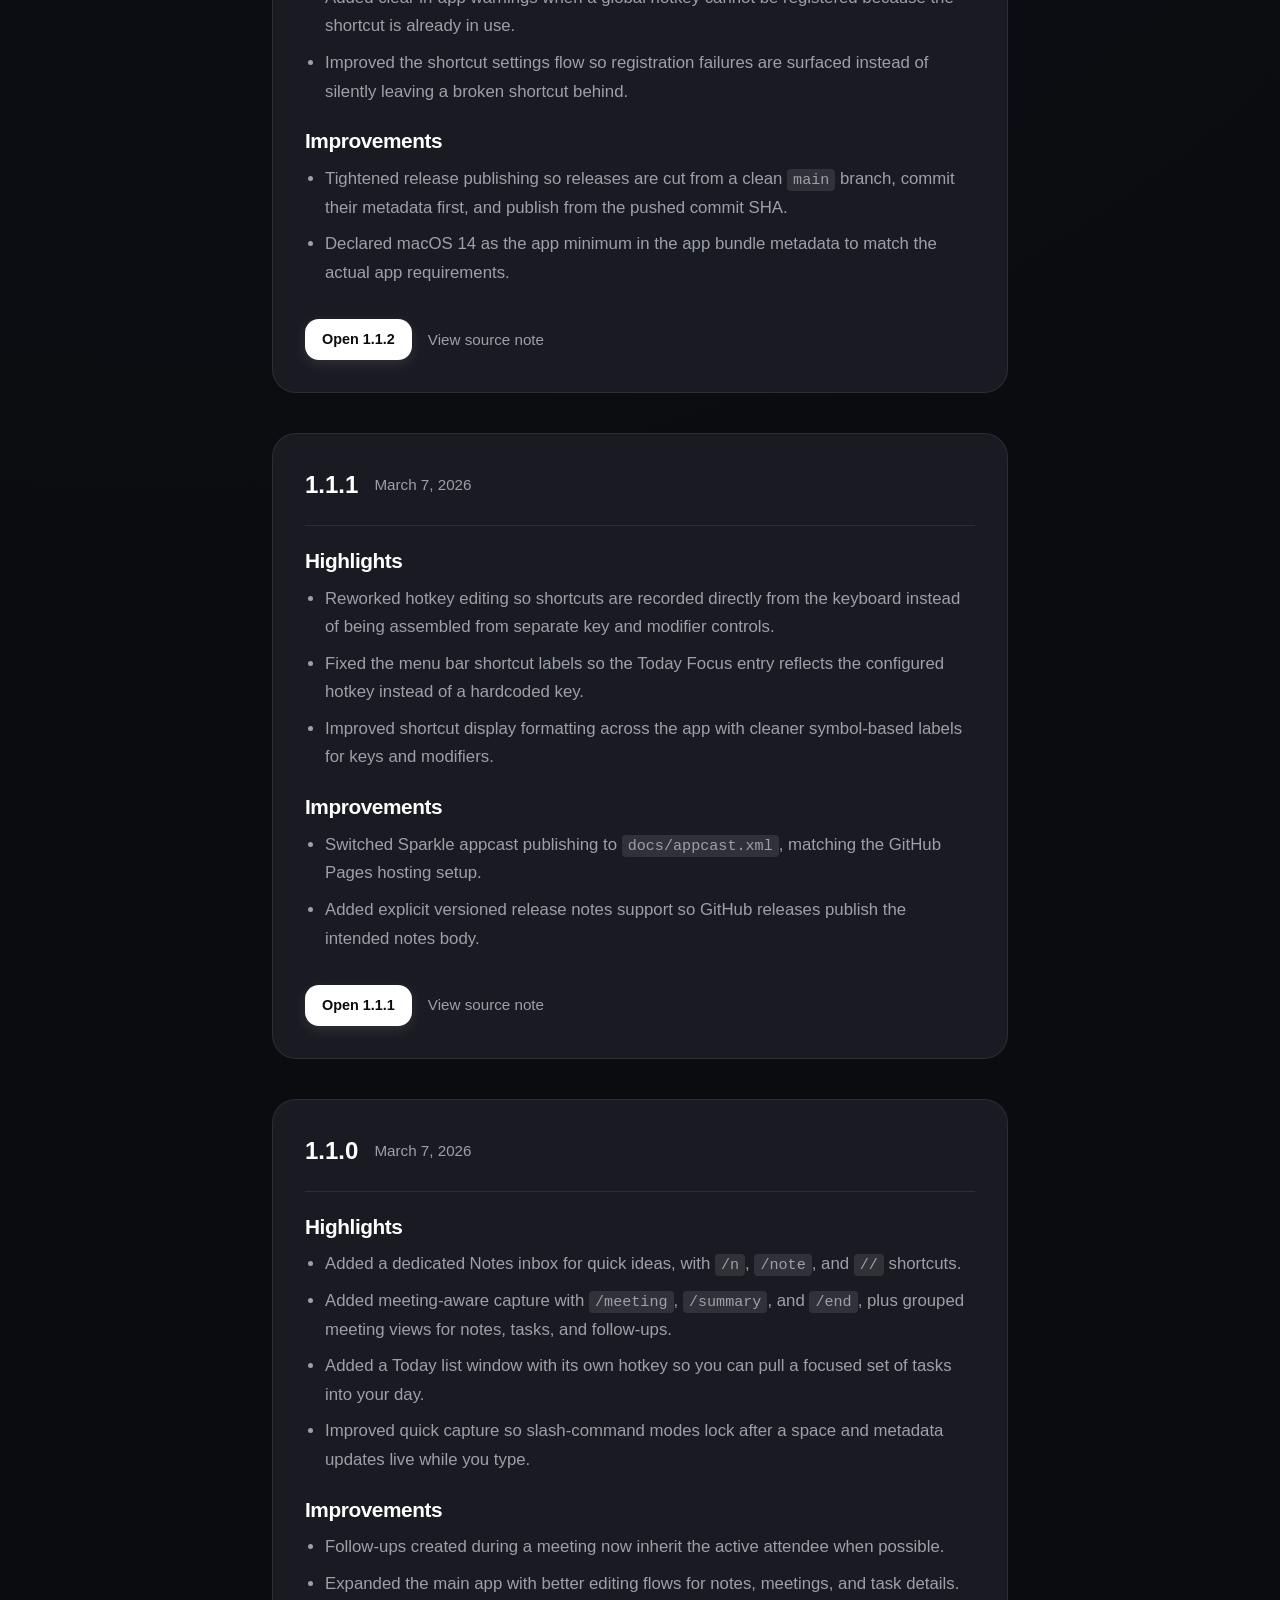
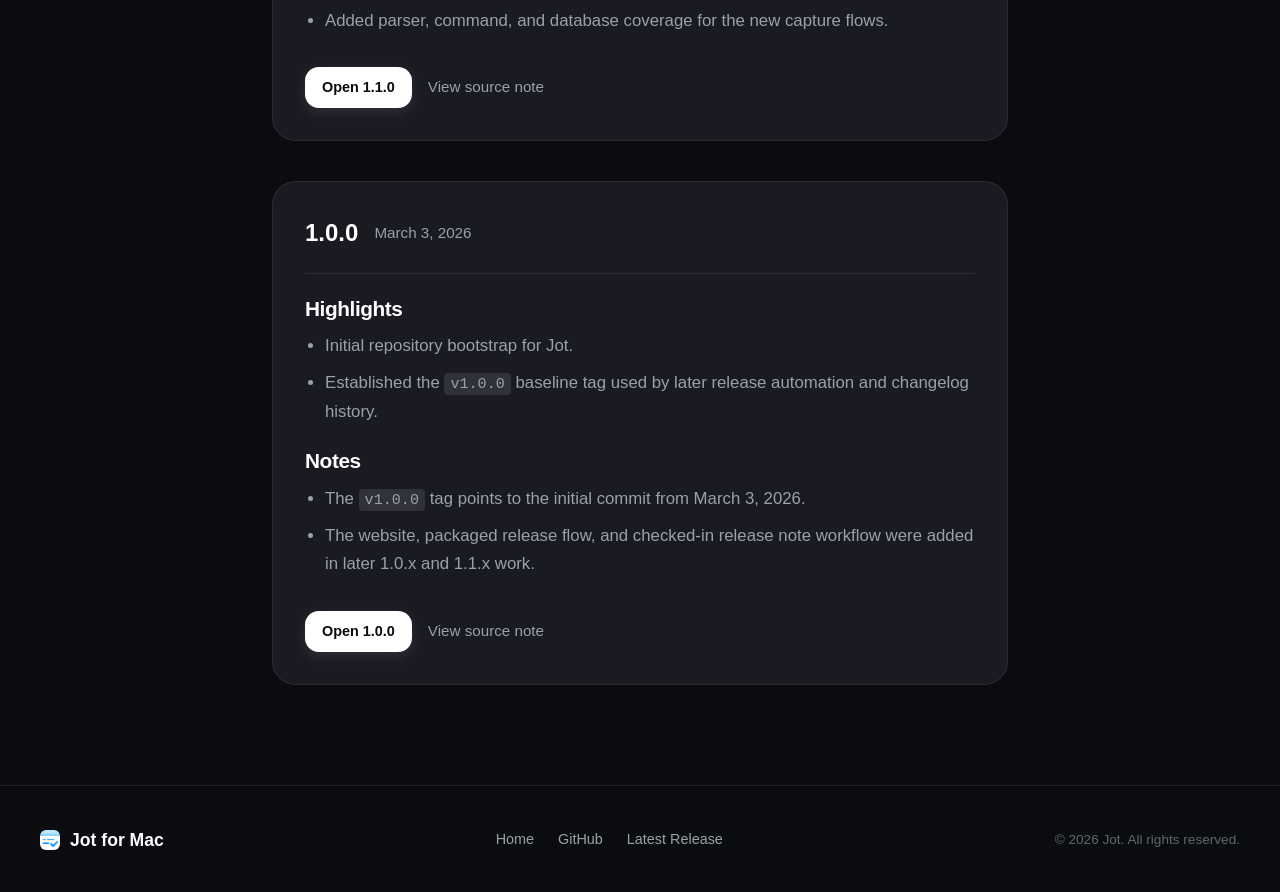
==== commit 583ad0a3: "Prepare v1.1.9 release notes" ====
--- a/docs/releases.html
+++ b/docs/releases.html
@@ -37,9 +37,35 @@
         <section class="releases-list">
             <article class="release-card reveal">
                 <div class="release-meta">
+                    <span class="release-version">1.1.9</span>
+                    <span class="release-date">March 15, 2026</span>
+                    <span class="release-pill">Latest</span>
+                </div>
+                <div class="release-content">
+                    <div class="release-body">
+                        <h2>Highlights</h2>
+                        <ul>
+                            <li>Fixed the menu bar icon so it stays clickable after closing the Jot frontend, including on Macs where the system menu bar auto-hides by default.</li>
+                            <li>Restored the intended background flow so closing Jot dismisses the frontend and Dock icon while quick capture, Today, and shortcuts stay available.</li>
+                            <li>Reworked the task details panel around direct title and due-date editing, with a clearer <code>When</code> field and quick date shortcuts.</li>
+                        </ul>
+                        <h2>Improvements</h2>
+                        <ul>
+                            <li>Expanded natural-language date parsing for next-week weekday phrases like <code>next week tuesday</code>, <code>next week on tuesday</code>, and <code>tuesday next week</code>.</li>
+                            <li>Added regression coverage for the new next-week weekday parser forms.</li>
+                        </ul>
+                    </div>
+                    <div class="release-actions">
+                        <a href="https://github.com/IttsKK/jot/releases/tag/v1.1.9" class="btn btn-primary btn-small">Download 1.1.9</a>
+                        <a href="https://github.com/IttsKK/jot/blob/main/release-notes/1.1.9.md" class="release-link" target="_blank" rel="noopener noreferrer">View source note</a>
+                    </div>
+                </div>
+            </article>
+
+            <article class="release-card reveal delay-1">
+                <div class="release-meta">
                     <span class="release-version">1.1.8</span>
                     <span class="release-date">March 12, 2026</span>
-                    <span class="release-pill">Latest</span>
                 </div>
                 <div class="release-content">
                     <div class="release-body">
@@ -60,7 +86,7 @@
                 </div>
             </article>
 
-            <article class="release-card reveal delay-1">
+            <article class="release-card reveal delay-2">
                 <div class="release-meta">
                     <span class="release-version">1.1.7</span>
                     <span class="release-date">March 12, 2026</span>
@@ -84,7 +110,7 @@
                 </div>
             </article>
 
-            <article class="release-card reveal delay-2">
+            <article class="release-card reveal delay-3">
                 <div class="release-meta">
                     <span class="release-version">1.1.6</span>
                     <span class="release-date">March 12, 2026</span>
@@ -108,7 +134,7 @@
                 </div>
             </article>
 
-            <article class="release-card reveal delay-3">
+            <article class="release-card reveal">
                 <div class="release-meta">
                     <span class="release-version">1.1.5</span>
                     <span class="release-date">March 10, 2026</span>
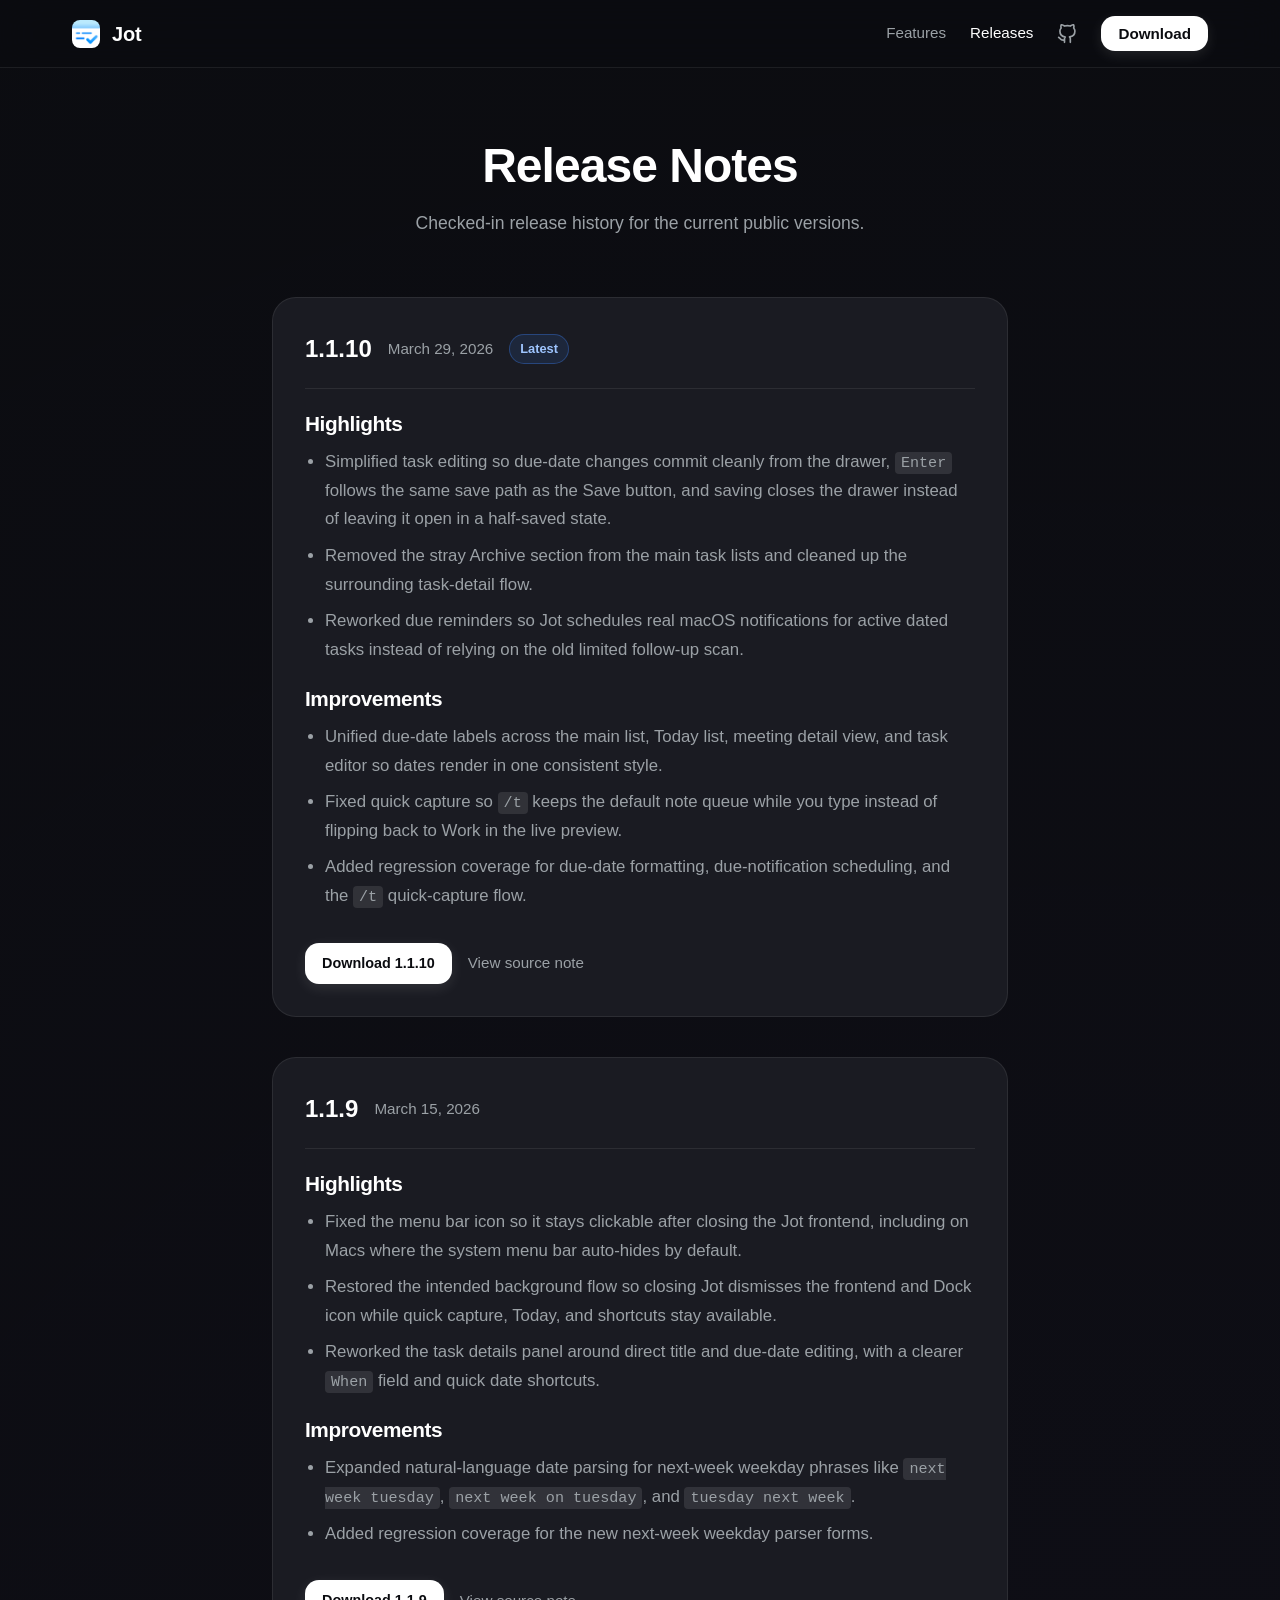
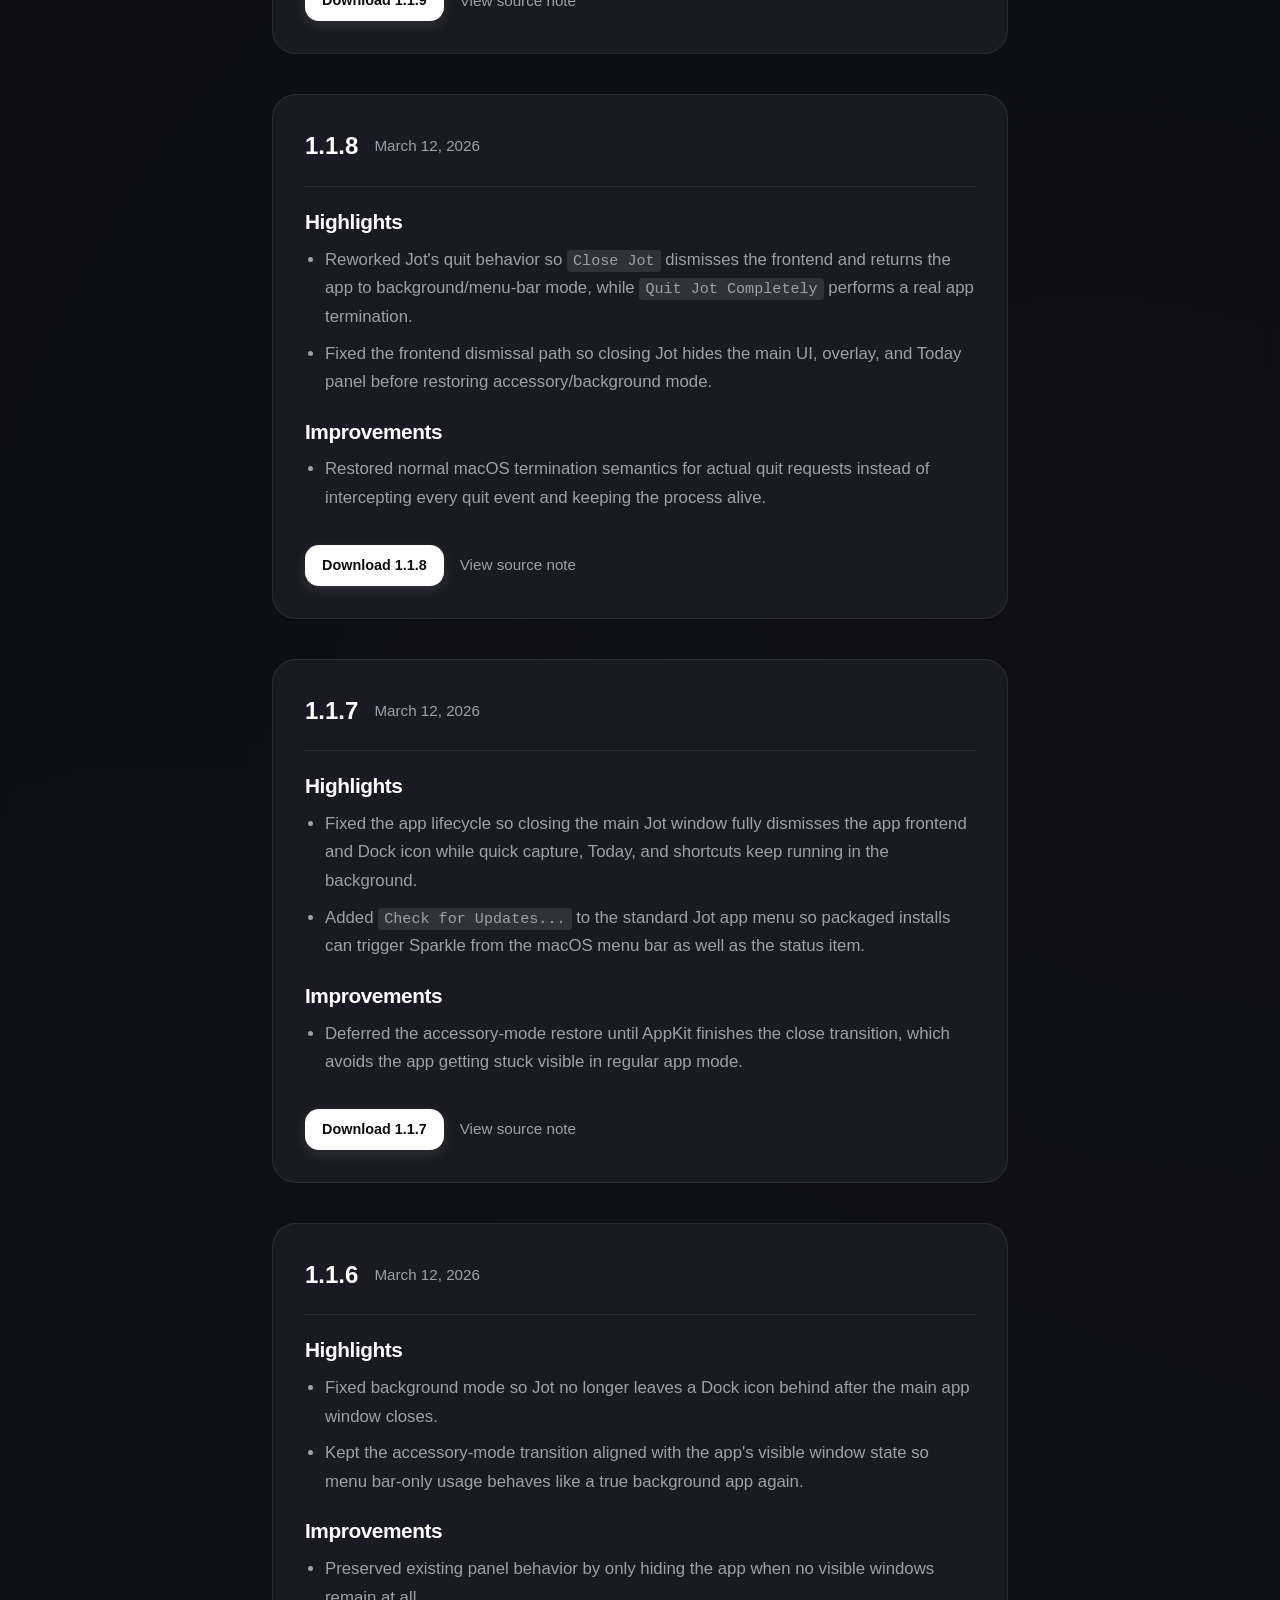
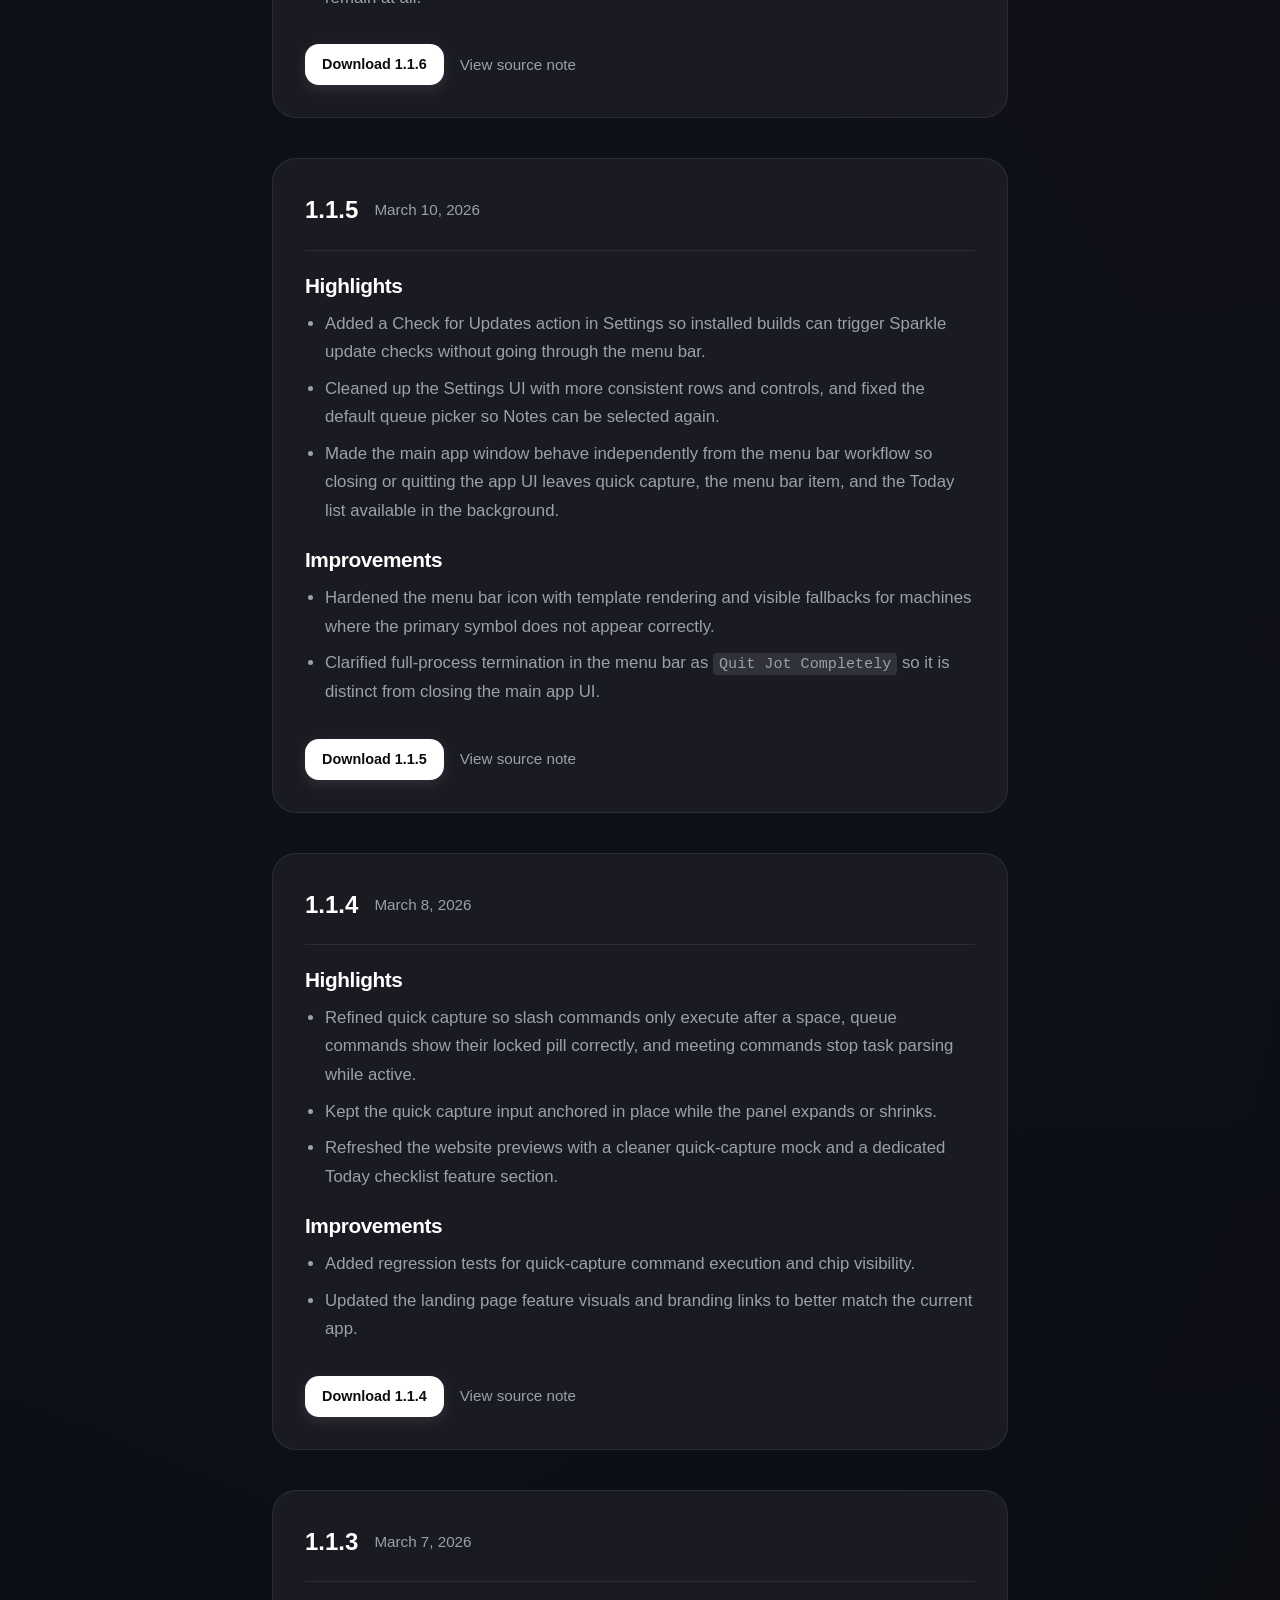
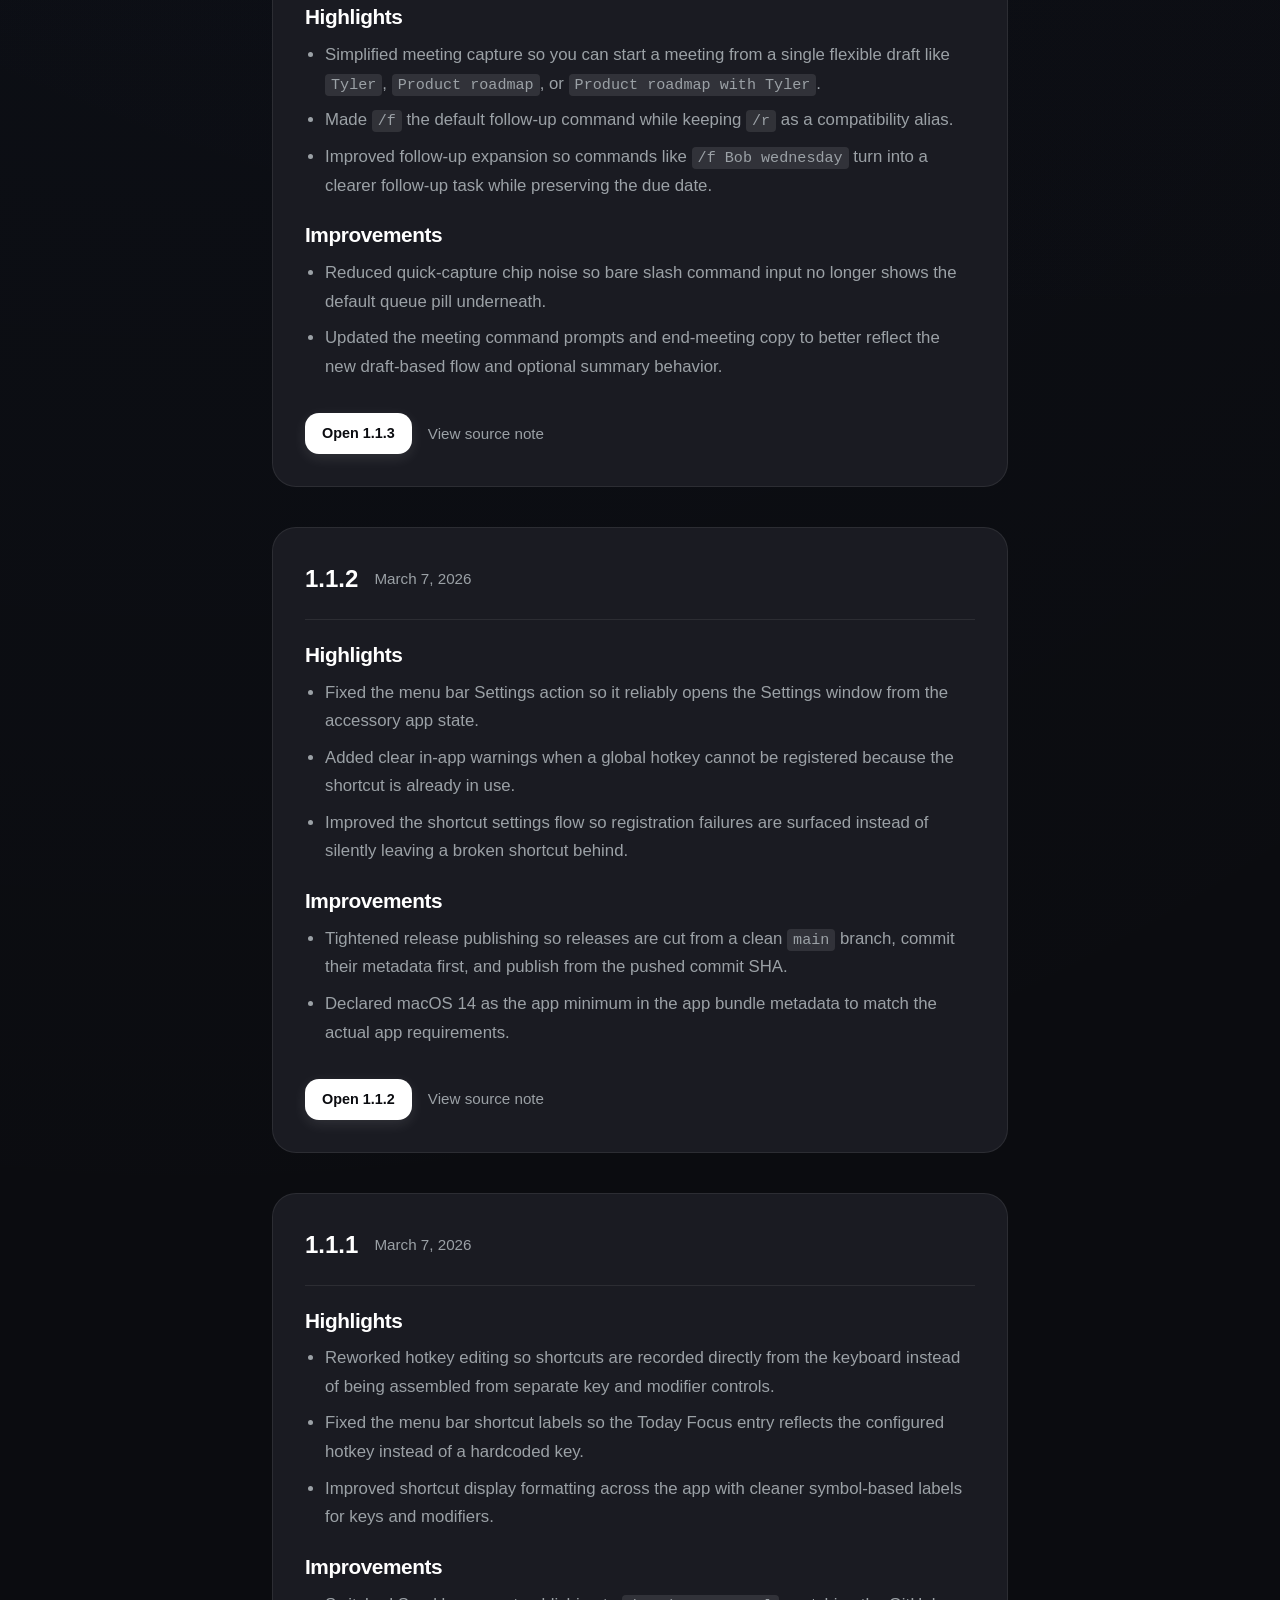
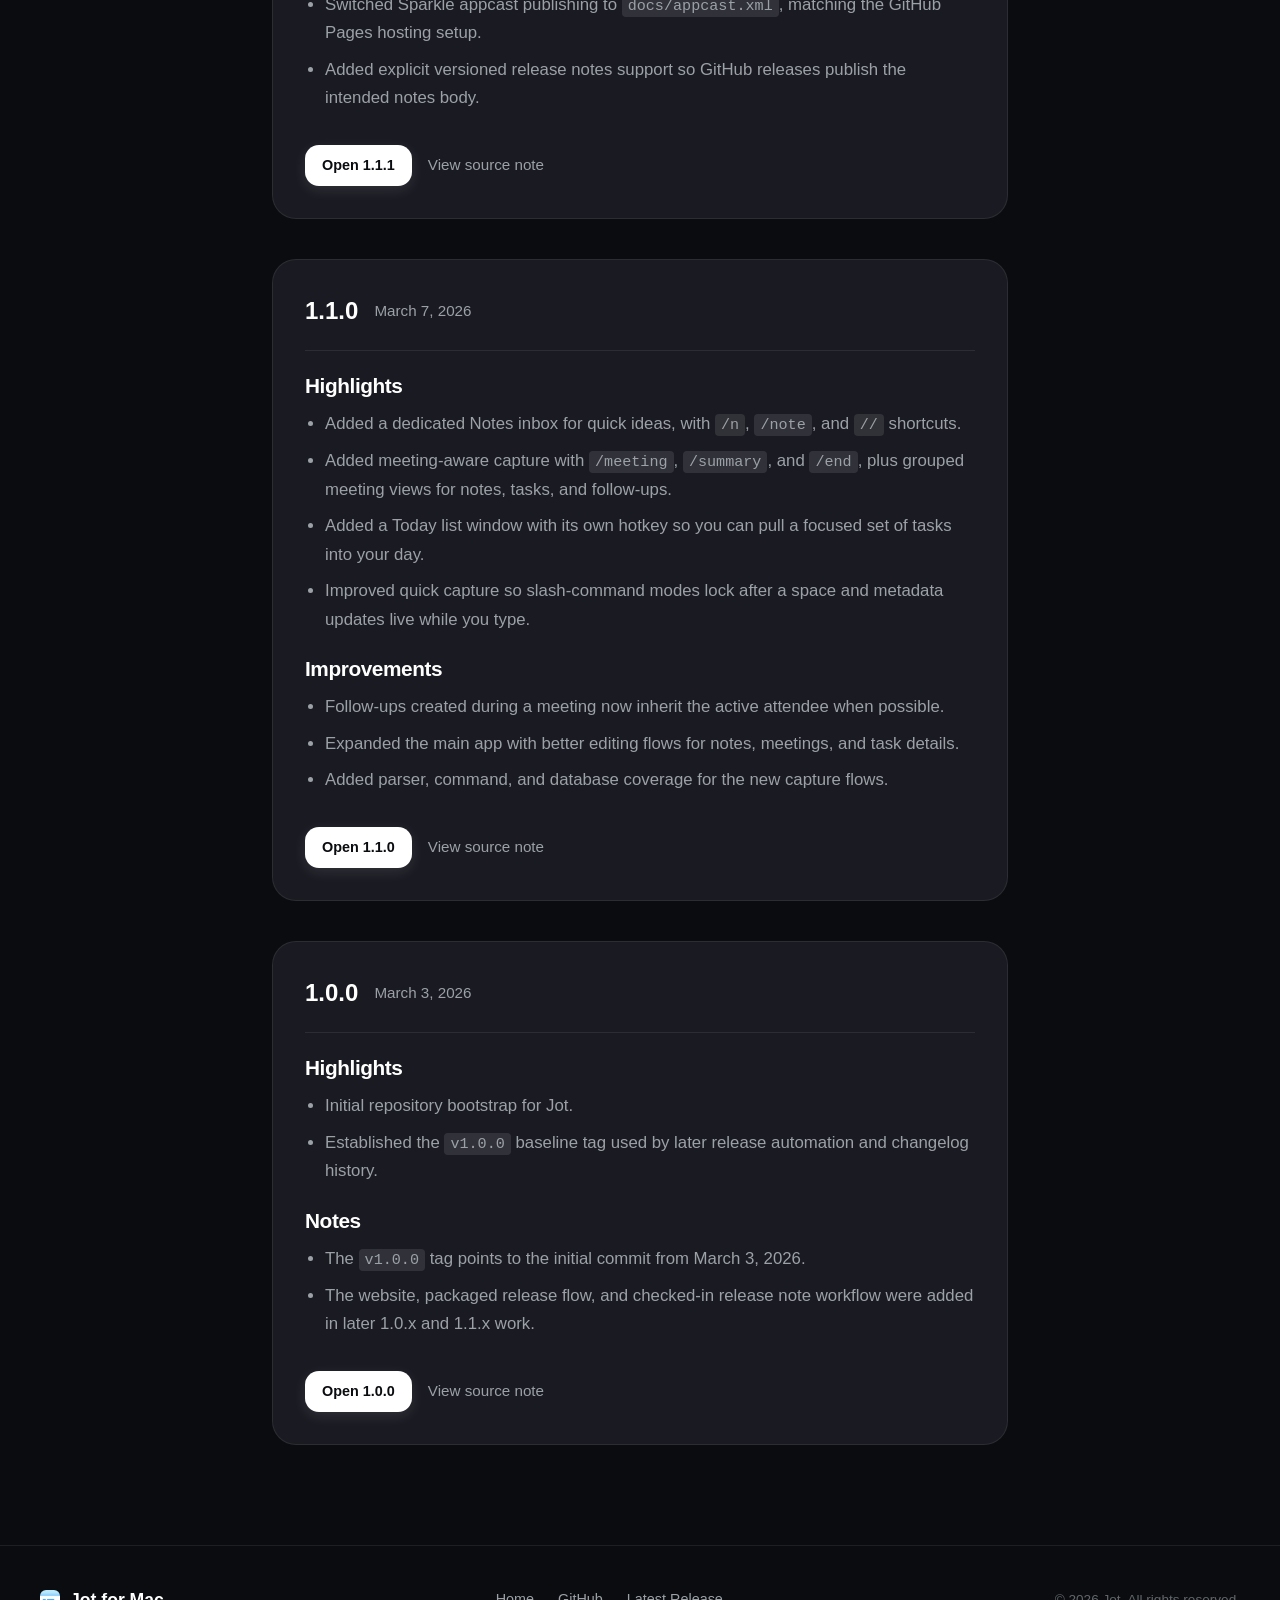
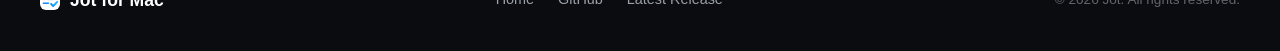
==== commit 19b57254: "Refresh release docs for v1.1.10" ====
--- a/docs/releases.html
+++ b/docs/releases.html
@@ -37,9 +37,36 @@
         <section class="releases-list">
             <article class="release-card reveal">
                 <div class="release-meta">
+                    <span class="release-version">1.1.10</span>
+                    <span class="release-date">March 29, 2026</span>
+                    <span class="release-pill">Latest</span>
+                </div>
+                <div class="release-content">
+                    <div class="release-body">
+                        <h2>Highlights</h2>
+                        <ul>
+                            <li>Simplified task editing so due-date changes commit cleanly from the drawer, <code>Enter</code> follows the same save path as the Save button, and saving closes the drawer instead of leaving it open in a half-saved state.</li>
+                            <li>Removed the stray Archive section from the main task lists and cleaned up the surrounding task-detail flow.</li>
+                            <li>Reworked due reminders so Jot schedules real macOS notifications for active dated tasks instead of relying on the old limited follow-up scan.</li>
+                        </ul>
+                        <h2>Improvements</h2>
+                        <ul>
+                            <li>Unified due-date labels across the main list, Today list, meeting detail view, and task editor so dates render in one consistent style.</li>
+                            <li>Fixed quick capture so <code>/t</code> keeps the default note queue while you type instead of flipping back to Work in the live preview.</li>
+                            <li>Added regression coverage for due-date formatting, due-notification scheduling, and the <code>/t</code> quick-capture flow.</li>
+                        </ul>
+                    </div>
+                    <div class="release-actions">
+                        <a href="https://github.com/IttsKK/jot/releases/tag/v1.1.10" class="btn btn-primary btn-small">Download 1.1.10</a>
+                        <a href="https://github.com/IttsKK/jot/blob/main/release-notes/1.1.10.md" class="release-link" target="_blank" rel="noopener noreferrer">View source note</a>
+                    </div>
+                </div>
+            </article>
+
+            <article class="release-card reveal delay-1">
+                <div class="release-meta">
                     <span class="release-version">1.1.9</span>
                     <span class="release-date">March 15, 2026</span>
-                    <span class="release-pill">Latest</span>
                 </div>
                 <div class="release-content">
                     <div class="release-body">
@@ -62,7 +89,7 @@
                 </div>
             </article>
 
-            <article class="release-card reveal delay-1">
+            <article class="release-card reveal delay-2">
                 <div class="release-meta">
                     <span class="release-version">1.1.8</span>
                     <span class="release-date">March 12, 2026</span>
@@ -86,7 +113,7 @@
                 </div>
             </article>
 
-            <article class="release-card reveal delay-2">
+            <article class="release-card reveal delay-3">
                 <div class="release-meta">
                     <span class="release-version">1.1.7</span>
                     <span class="release-date">March 12, 2026</span>
@@ -110,7 +137,7 @@
                 </div>
             </article>
 
-            <article class="release-card reveal delay-3">
+            <article class="release-card reveal">
                 <div class="release-meta">
                     <span class="release-version">1.1.6</span>
                     <span class="release-date">March 12, 2026</span>
